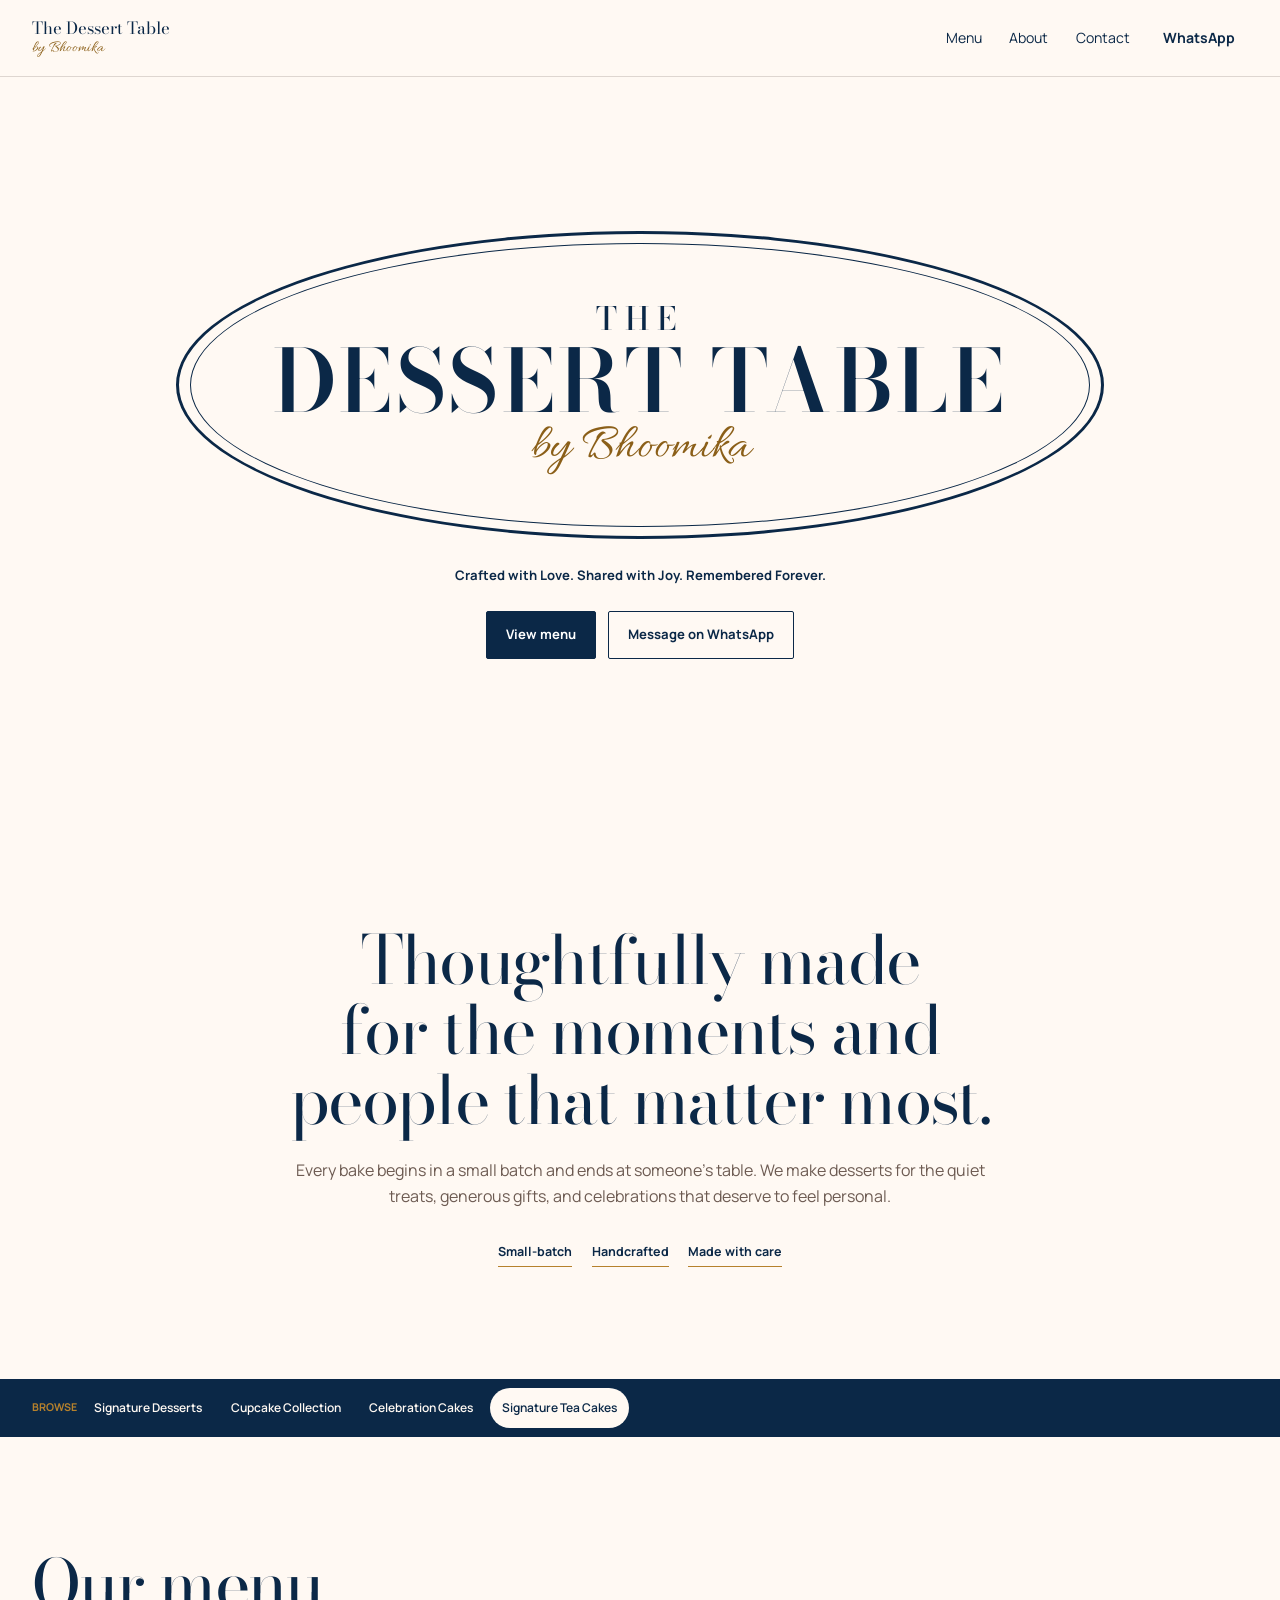
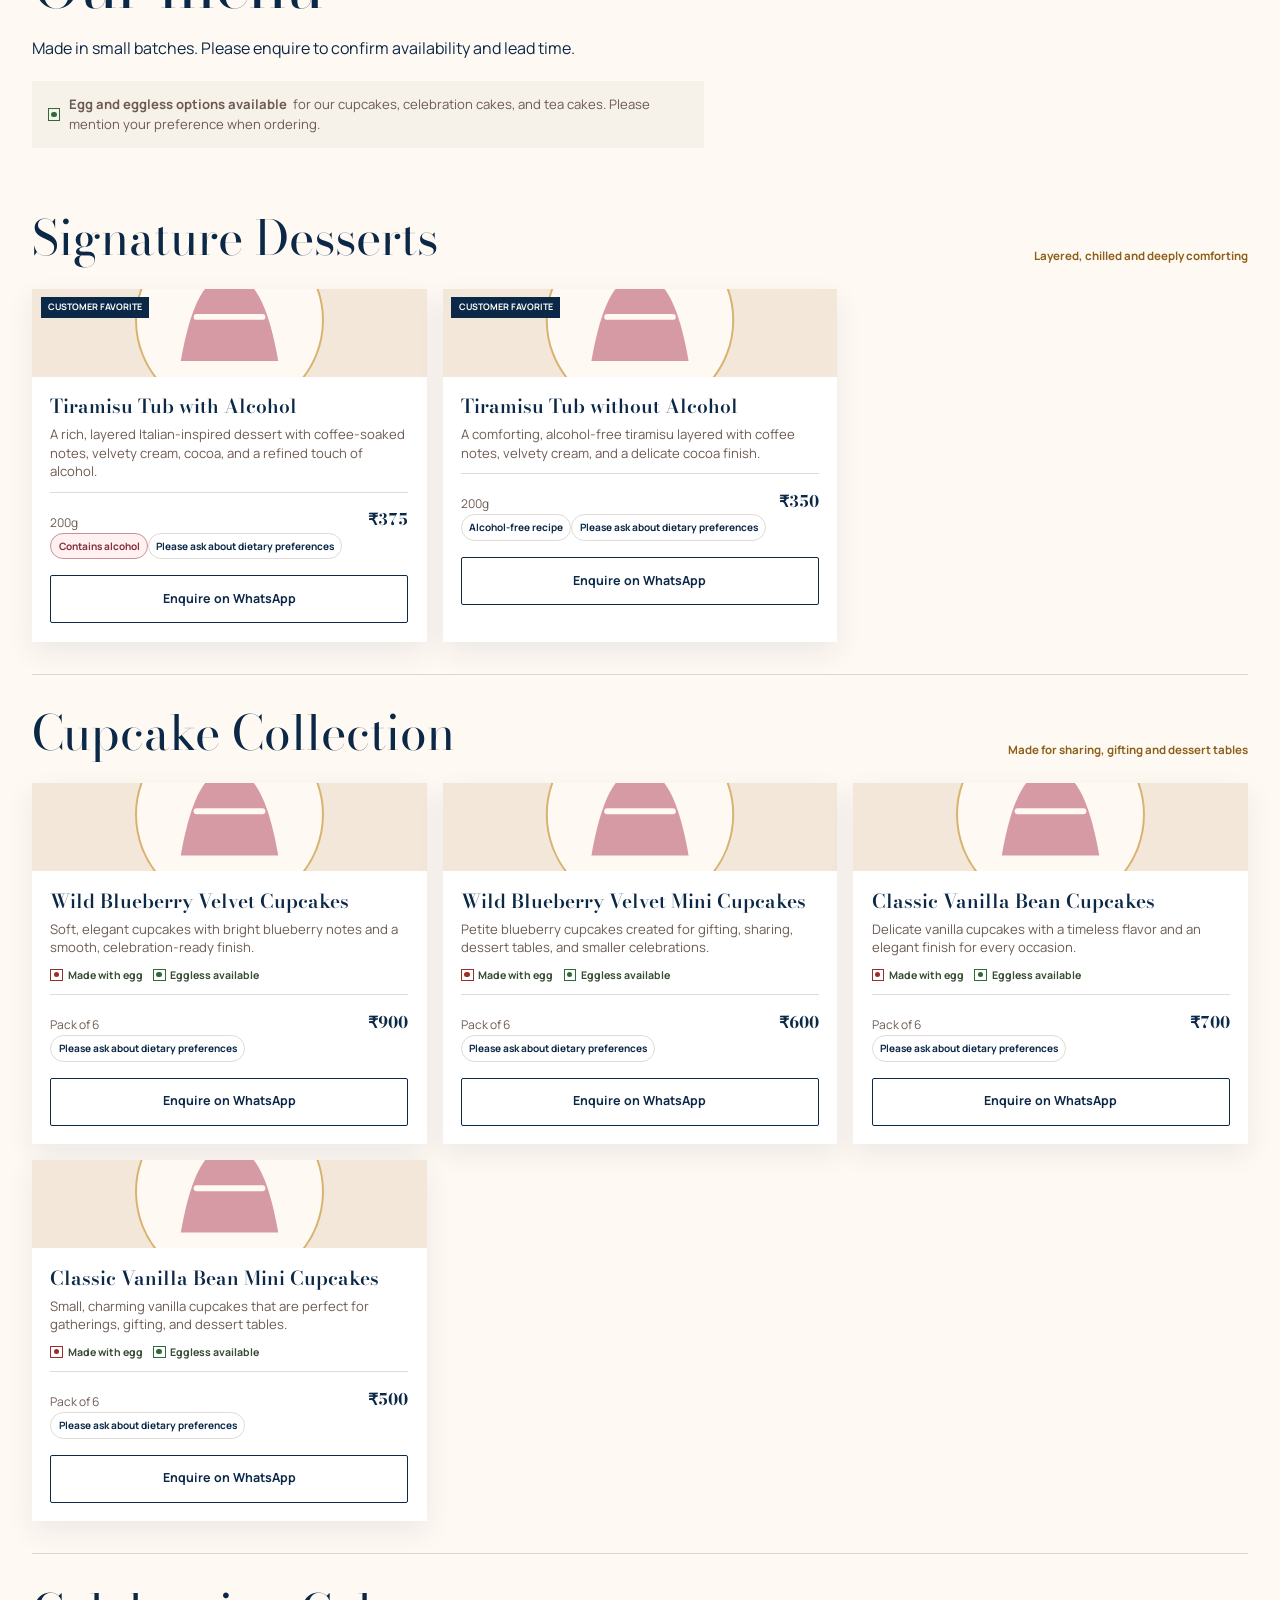
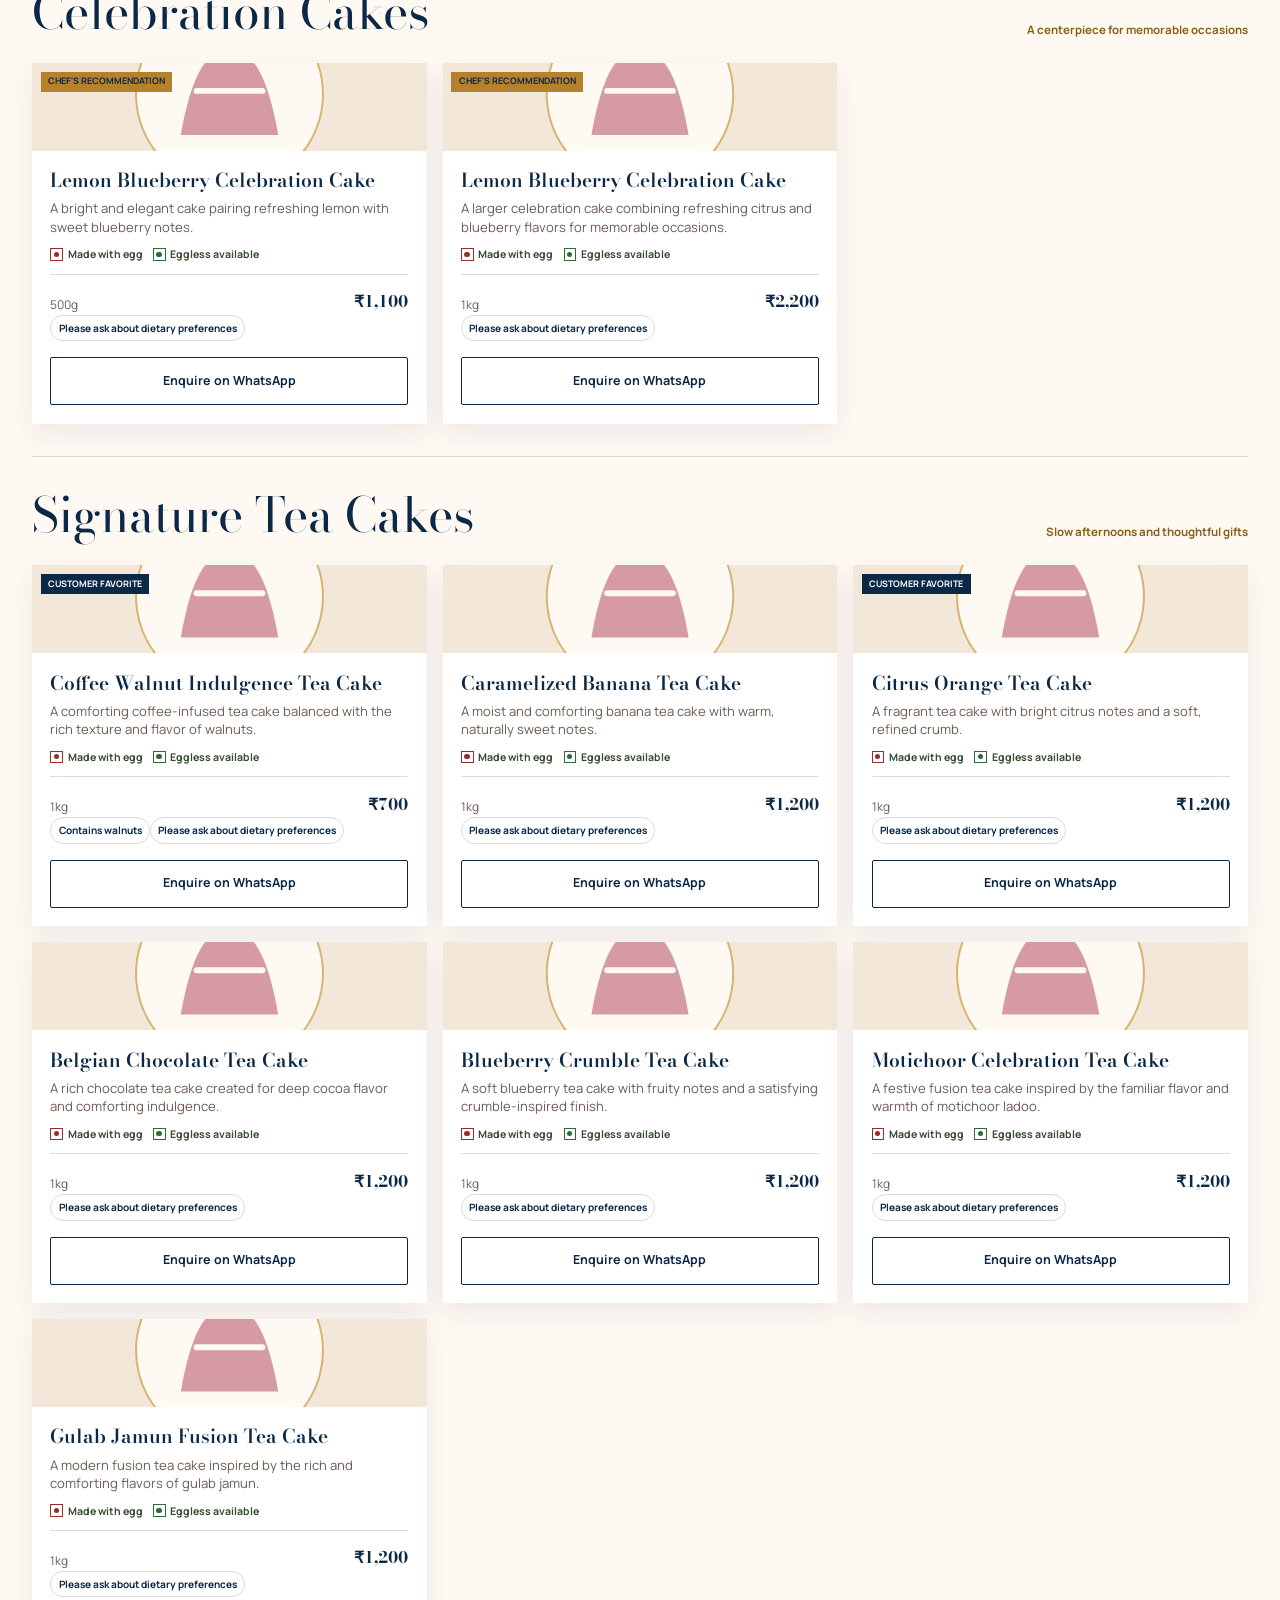
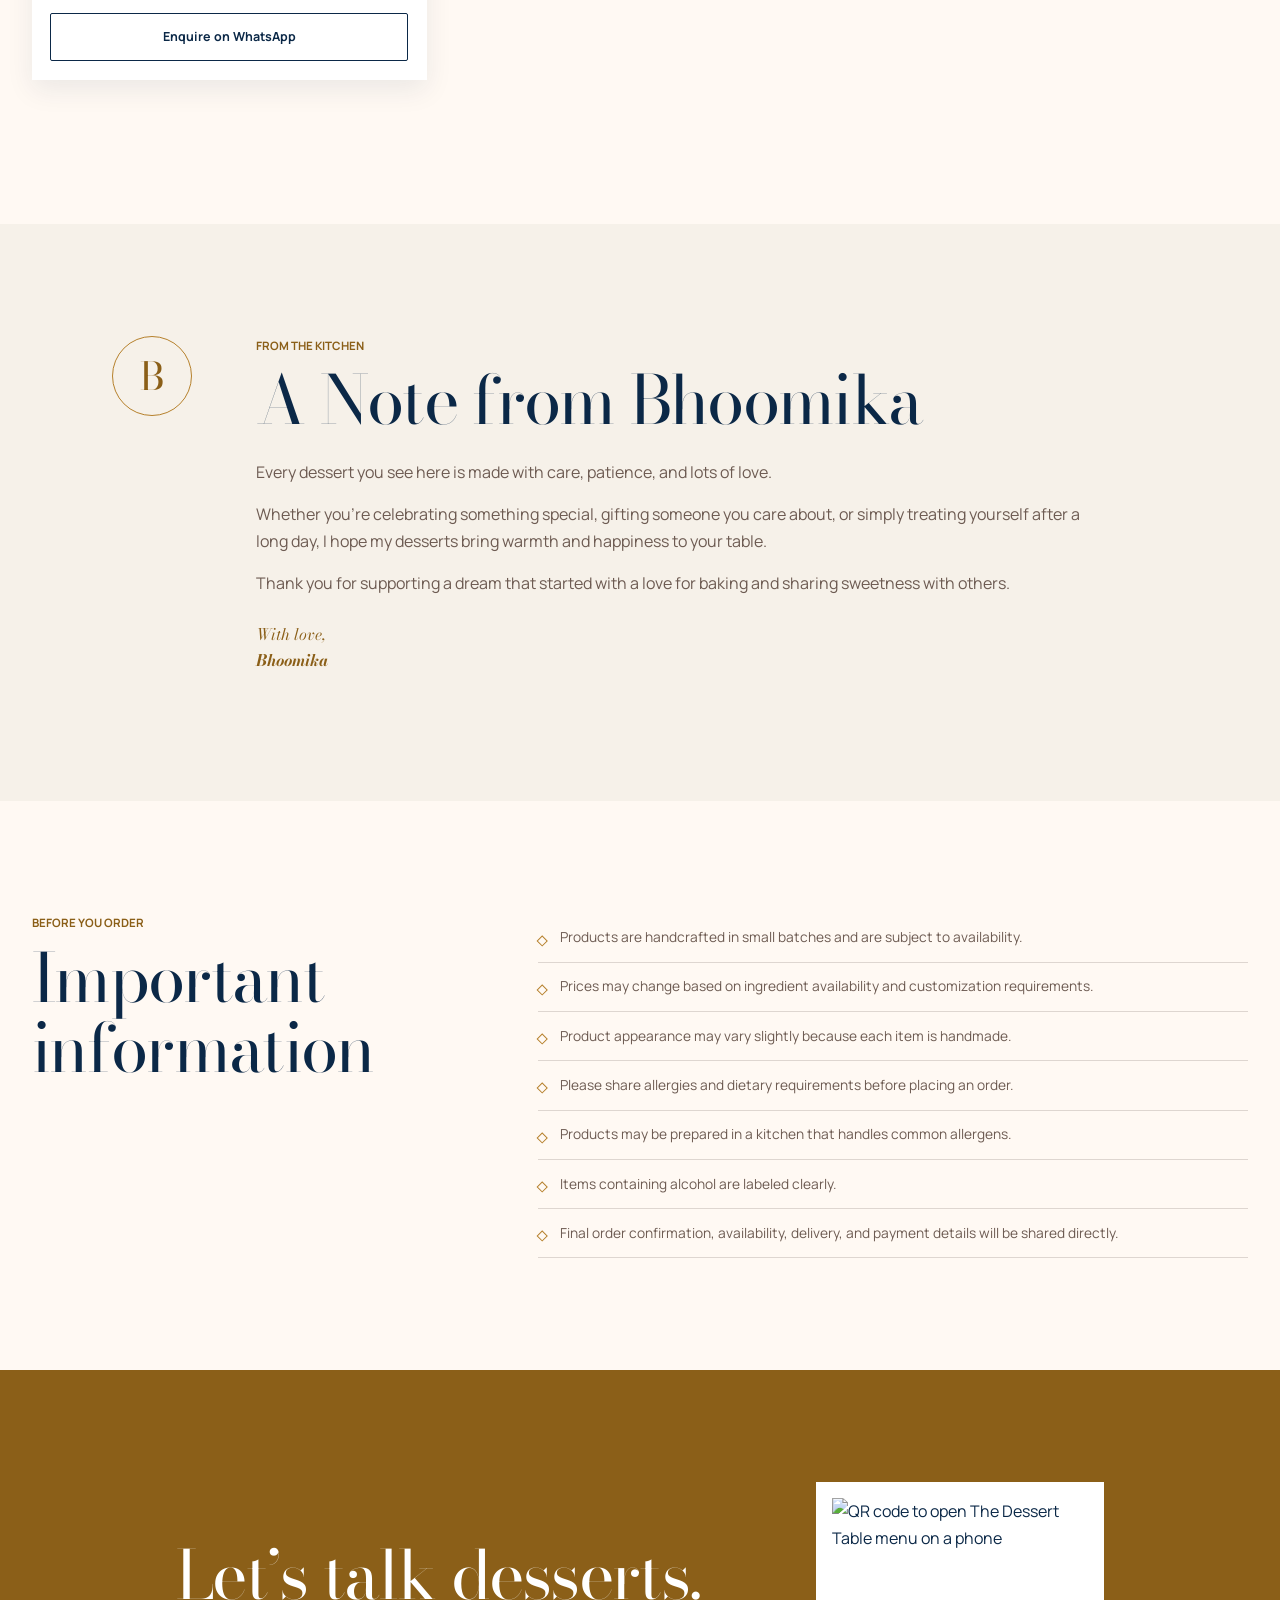
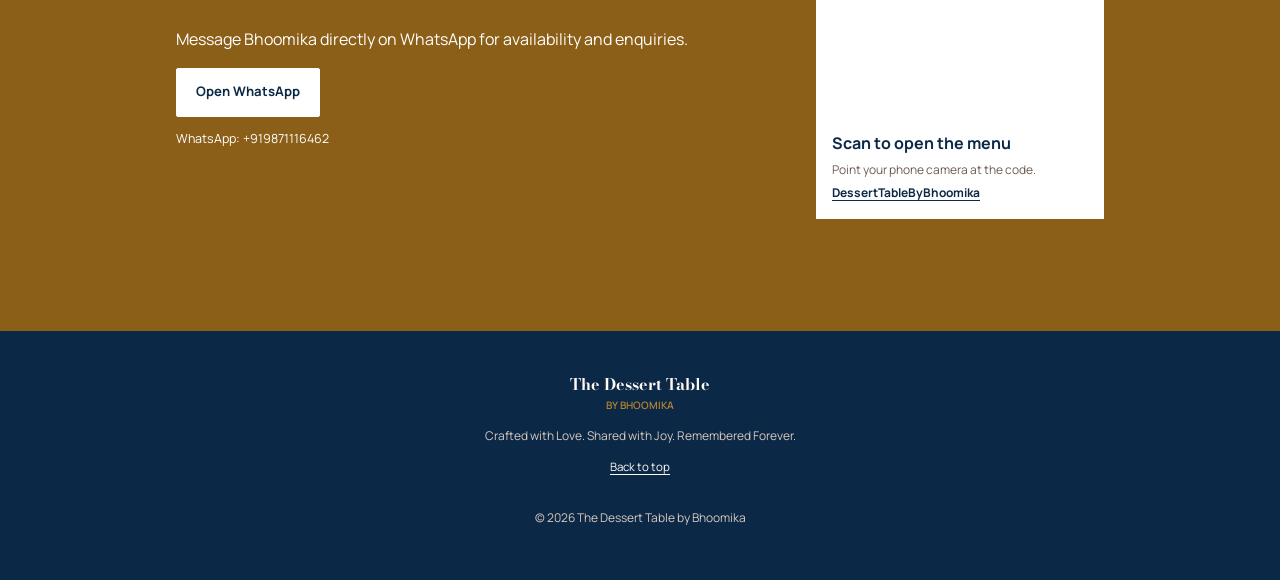
==== index.html @ c91d7e04 "Improve menu navigation and dietary options Fix sticky category navigation, clarify egg and eggless " ====
<!doctype html>
<html lang="en">
<head>
  <meta charset="utf-8">
  <meta name="viewport" content="width=device-width, initial-scale=1">
  <title>The Dessert Table by Bhoomika | Handcrafted Desserts and Tea Cakes</title>
  <meta name="description" content="Discover handcrafted tiramisu, cupcakes, celebration cakes, and signature tea cakes from The Dessert Table by Bhoomika, made with love for meaningful moments.">
  <meta name="theme-color" content="#0b2847">
  <link rel="canonical" href="https://thedesserttablebybhoomika.com/">
  <meta property="og:title" content="The Dessert Table by Bhoomika">
  <meta property="og:description" content="Handcrafted desserts, thoughtfully made for meaningful moments.">
  <meta property="og:type" content="website">
  <meta property="og:url" content="https://thedesserttablebybhoomika.com/">
  <meta property="og:image" content="assets/images/social/social-share-placeholder.svg">
  <meta name="twitter:card" content="summary_large_image">
  <meta name="twitter:title" content="The Dessert Table by Bhoomika">
  <meta name="twitter:description" content="Handcrafted desserts, thoughtfully made for meaningful moments.">
  <meta name="twitter:image" content="assets/images/social/social-share-placeholder.svg">
  <link rel="icon" href="assets/icons/favicon.svg" type="image/svg+xml">
  <link rel="preconnect" href="https://fonts.googleapis.com">
  <link rel="preconnect" href="https://fonts.gstatic.com" crossorigin>
  <link href="https://fonts.googleapis.com/css2?family=Allura&amp;family=Bodoni+Moda:opsz,wght@6..96,400;6..96,500;6..96,600&amp;family=Manrope:wght@400;500;600;700&amp;display=swap" rel="stylesheet">
  <link rel="stylesheet" href="styles.css?v=20260827c">
  <script src="script.js?v=20260827c" defer></script>
</head>
<body>
  <!--
    THESIS: A celebration place setting turns browsing into arriving at a table prepared with care; it refuses the generic marketplace hero-and-card grid.
    OWN-WORLD: Cream linen fields, dusty-rose serving labels, champagne-gold rules, espresso type, editorial serif headings, and menu cards shaped like precise place cards.
    STORY: Visitors feel welcomed, discover favorites, browse by course, understand small-batch ordering, and begin a product-specific WhatsApp enquiry.
    FIRST VIEWPORT: The brand occupies the full table-like field; an oversized editorial name sits beside a layered dessert place setting, with menu and WhatsApp actions immediately visible.
    FORM: Celebration Place Setting, grounded candidate 3, seed 0a0df56f.
    FINISH: unreviewed and undocumented is unfinished; this build ends with the finish review, the verdict, DESIGN.md, and every shipping raster carrying its provenance
  -->
  <a class="skip-link" href="#main-content">Skip to menu content</a>

  <header class="site-header" data-header>
    <div class="header-inner">
      <a class="wordmark" href="#top" aria-label="The Dessert Table by Bhoomika, home">
        <span>The Dessert Table</span>
        <small>by Bhoomika</small>
      </a>
      <button class="nav-toggle icon-button" type="button" aria-expanded="false" aria-controls="primary-navigation" aria-label="Open navigation" data-nav-toggle>
        <span></span><span></span><span></span>
      </button>
      <nav class="primary-nav" id="primary-navigation" aria-label="Primary navigation" data-nav>
        <a href="#menu">Menu</a>
        <a href="#about">About</a>
        <a href="#contact">Contact</a>
        <a class="button button-small" href="#contact" data-general-whatsapp>WhatsApp</a>
      </nav>
    </div>
  </header>

  <main id="main-content">
    <section class="hero" id="top" aria-labelledby="hero-title">
      <div class="hero-copy">
        <div class="brand-emblem" aria-label="The Dessert Table by Bhoomika">
          <span class="emblem-the">The</span>
          <h1 id="hero-title">Dessert Table</h1>
          <span class="emblem-by">by Bhoomika</span>
        </div>
        <p class="tagline">Crafted with Love. Shared with Joy. Remembered Forever.</p>
        <div class="hero-actions">
          <a class="button" href="#menu">View menu</a>
          <a class="button button-secondary" href="#contact" data-general-whatsapp>Message on WhatsApp</a>
        </div>
      </div>
    </section>

    <section class="brand-intro section-shell" id="about" aria-labelledby="intro-title">
      <h2 id="intro-title">Thoughtfully made for the moments and people that matter most.</h2>
      <p>Every bake begins in a small batch and ends at someone’s table. We make desserts for the quiet treats, generous gifts, and celebrations that deserve to feel personal.</p>
      <div class="brand-values" aria-label="Our values">
        <span>Small-batch</span><span>Handcrafted</span><span>Made with care</span>
      </div>
    </section>

    <nav class="category-nav" aria-label="Menu categories" data-category-nav>
      <div class="category-nav-inner">
        <span class="category-title">Browse</span>
        <a href="#signature-desserts">Signature Desserts</a>
        <a href="#cupcake-collection">Cupcake Collection</a>
        <a href="#celebration-cakes">Celebration Cakes</a>
        <a href="#signature-tea-cakes">Signature Tea Cakes</a>
      </div>
    </nav>

    <section class="menu section-shell" id="menu" aria-labelledby="menu-title">
      <div class="menu-heading">
        <h2 id="menu-title">Our menu</h2>
        <p>Made in small batches. Please enquire to confirm availability and lead time.</p>
        <p class="dietary-note"><span class="dietary-symbol eggless" aria-hidden="true"></span><span><strong>Egg and eggless options available</strong> for our cupcakes, celebration cakes, and tea cakes. Please mention your preference when ordering.</span></p>
      </div>
      <div data-menu-sections></div>
    </section>

    <section class="founder-note" aria-labelledby="note-title">
      <div class="note-inner">
        <div class="note-mark" aria-hidden="true">B</div>
        <div>
          <p class="section-label">From the kitchen</p>
          <h2 id="note-title">A Note from Bhoomika</h2>
          <blockquote>
            <p>Every dessert you see here is made with care, patience, and lots of love.</p>
            <p>Whether you're celebrating something special, gifting someone you care about, or simply treating yourself after a long day, I hope my desserts bring warmth and happiness to your table.</p>
            <p>Thank you for supporting a dream that started with a love for baking and sharing sweetness with others.</p>
          </blockquote>
          <p class="signature">With love,<br><strong>Bhoomika</strong></p>
        </div>
      </div>
    </section>

    <section class="information section-shell" aria-labelledby="information-title">
      <div>
        <p class="section-label">Before you order</p>
        <h2 id="information-title">Important information</h2>
      </div>
      <ul>
        <li>Products are handcrafted in small batches and are subject to availability.</li>
        <li>Prices may change based on ingredient availability and customization requirements.</li>
        <li>Product appearance may vary slightly because each item is handmade.</li>
        <li>Please share allergies and dietary requirements before placing an order.</li>
        <li>Products may be prepared in a kitchen that handles common allergens.</li>
        <li>Items containing alcohol are labeled clearly.</li>
        <li>Final order confirmation, availability, delivery, and payment details will be shared directly.</li>
      </ul>
    </section>

    <section class="contact" id="contact" aria-labelledby="contact-title">
      <div class="contact-inner">
        <div class="contact-copy">
          <h2 id="contact-title">Let’s talk desserts.</h2>
          <p>Message Bhoomika directly on WhatsApp for availability and enquiries.</p>
          <a class="button button-light" href="#contact" data-general-whatsapp>Open WhatsApp</a>
          <p class="whatsapp-number" data-whatsapp-display></p>
        </div>
        <div class="qr-panel">
          <img src="https://api.qrserver.com/v1/create-qr-code/?size=440x440&amp;color=0b2847&amp;bgcolor=fffaf4&amp;data=https%3A%2F%2Fthedesserttablebybhoomika.com%2F" data-site-qr alt="QR code to open The Dessert Table menu on a phone" width="220" height="220">
          <div><strong>Scan to open the menu</strong><span>Point your phone camera at the code.</span><a class="menu-link" href="https://thedesserttablebybhoomika.com/">DessertTableByBhoomika</a></div>
        </div>
      </div>
    </section>
  </main>

  <footer class="site-footer">
    <div class="footer-brand"><strong>The Dessert Table</strong><span>by Bhoomika</span></div>
    <p>Crafted with Love. Shared with Joy. Remembered Forever.</p>
    <div class="footer-actions"><a href="#top">Back to top</a></div>
    <p class="copyright">© <span data-current-year></span> The Dessert Table by Bhoomika</p>
  </footer>

  <p class="sr-only" role="status" aria-live="polite" data-status></p>
</body>
</html>
---- styles.css ----
:root {
  --cream: #fff9f3;
  --rose: #b6812c;
  --rose-dark: #8b5f18;
  --gold: #b6812c;
  --espresso: #0b2847;
  --beige: #f6f1e9;
  --white: #ffffff;
  --sage: #657261;
  --muted: #6d5b52;
  --line: rgba(59, 43, 36, 0.17);
  --shadow: 0 18px 46px rgba(85, 53, 42, 0.12);
  --font-display: "Bodoni Moda", Didot, "Times New Roman", serif;
  --font-script: "Allura", cursive;
  --font-body: "Manrope", "Segoe UI", sans-serif;
  --page: min(100% - 2rem, 76rem);
  --radius: 14px;
}

* { box-sizing: border-box; }
html { scroll-behavior: smooth; scroll-padding-top: 9rem; }
body { margin: 0; background: var(--cream); color: var(--espresso); font-family: var(--font-body); font-size: 1rem; line-height: 1.65; overflow-x: hidden; -webkit-font-smoothing: antialiased; text-rendering: optimizeLegibility; }
img { display: block; max-width: 100%; }
button, a { -webkit-tap-highlight-color: transparent; }
button { font: inherit; }
a { color: inherit; text-underline-offset: 0.25em; }
::selection { background: var(--rose); color: var(--white); }
:focus-visible { outline: 3px solid var(--rose-dark); outline-offset: 4px; }

.sr-only, .skip-link { position: absolute; width: 1px; height: 1px; padding: 0; margin: -1px; overflow: hidden; clip: rect(0, 0, 0, 0); white-space: nowrap; border: 0; }
.skip-link:focus { position: fixed; z-index: 1000; inset: 1rem auto auto 1rem; width: auto; height: auto; margin: 0; clip: auto; padding: .75rem 1rem; background: var(--espresso); color: var(--white); }

.site-header { position: sticky; top: 0; z-index: 50; background: rgba(255, 249, 243, .96); border-bottom: 1px solid var(--line); }
.header-inner { width: var(--page); min-height: 4.75rem; margin: auto; display: flex; align-items: center; justify-content: space-between; gap: 1rem; }
.wordmark { display: inline-flex; flex-direction: column; text-decoration: none; font-family: var(--font-display); line-height: 1.05; }
.wordmark span { font-size: 1.05rem; }
.wordmark small { margin-top: .1rem; color: var(--rose-dark); font: 400 1rem/1 var(--font-script); }
.icon-button { width: 2.75rem; height: 2.75rem; border: 0; background: transparent; display: grid; place-content: center; gap: .3rem; cursor: pointer; }
.nav-toggle span { display: block; width: 1.35rem; height: 1px; background: var(--espresso); transition: transform .25s ease, opacity .25s ease; }
.nav-toggle[aria-expanded="true"] span:nth-child(1) { transform: translateY(.37rem) rotate(45deg); }
.nav-toggle[aria-expanded="true"] span:nth-child(2) { opacity: 0; }
.nav-toggle[aria-expanded="true"] span:nth-child(3) { transform: translateY(-.37rem) rotate(-45deg); }
.primary-nav { position: absolute; inset: 100% 0 auto; display: none; padding: 1rem; background: var(--cream); border-bottom: 1px solid var(--line); box-shadow: var(--shadow); }
.primary-nav.is-open { display: grid; }
.primary-nav a, .text-action { min-height: 2.75rem; display: flex; align-items: center; padding: .6rem .25rem; border: 0; background: transparent; color: var(--espresso); text-decoration: none; font-size: .88rem; cursor: pointer; }

.button { min-height: 3rem; display: inline-flex; align-items: center; justify-content: center; padding: .78rem 1.2rem; border: 1px solid var(--espresso); border-radius: 2px; background: var(--espresso); color: var(--white); font-size: .82rem; font-weight: 700; text-decoration: none; cursor: pointer; transition: background .2s ease, color .2s ease, transform .2s ease; }
.button:hover { background: var(--rose-dark); border-color: var(--rose-dark); transform: translateY(-2px); }
.button-secondary { background: transparent; color: var(--espresso); }
.button-small { min-height: 2.6rem !important; padding: .5rem .8rem !important; }

.hero { min-height: min(46rem, calc(100svh - 4.75rem)); display: grid; place-items: center; padding: 4rem 1rem; background: var(--cream); text-align: center; }
.hero-copy { width: min(100%, 58rem); }
.brand-emblem { position: relative; padding: clamp(2.2rem, 7vw, 4.5rem) 1rem; }
.brand-emblem::before, .brand-emblem::after { content: ""; position: absolute; inset: 0; border: 3px solid var(--espresso); border-radius: 50%; }
.brand-emblem::after { inset: .75rem .9rem; border-width: 1px; }
.brand-emblem h1 { margin: .2rem 0; font: 600 clamp(2.2rem, 9vw, 5.4rem)/1 var(--font-display); letter-spacing: .04em; text-transform: uppercase; font-optical-sizing: auto; }
.emblem-the { display: block; font: 500 clamp(1rem, 3vw, 2rem)/1 var(--font-display); letter-spacing: .24em; text-transform: uppercase; }
.emblem-by { position: relative; z-index: 1; display: inline-block; padding-inline: 1.5rem; background: var(--cream); color: var(--rose-dark); font-family: var(--font-script); font-size: clamp(1.7rem, 6vw, 3.1rem); line-height: .8; }
.tagline { margin: 1.6rem auto 0; font-size: .82rem; font-weight: 700; }
.hero-actions { display: flex; flex-wrap: wrap; justify-content: center; gap: .75rem; margin-top: 1.5rem; }

.section-shell { width: var(--page); margin-inline: auto; padding-block: 5rem; }
.section-label { margin: 0 0 .65rem; color: var(--rose-dark); font-size: .72rem; font-weight: 700; text-transform: uppercase; }
h2 { margin: 0; font: 400 clamp(2.1rem, 7vw, 4.2rem)/1.04 var(--font-display); letter-spacing: -.025em; text-wrap: balance; }
.brand-intro { text-align: center; }
.brand-intro h2 { max-width: 19ch; margin-inline: auto; }
.brand-intro > p:not(.section-label) { max-width: 46rem; margin: 1.4rem auto 0; color: var(--muted); }
.brand-values { display: flex; flex-wrap: wrap; justify-content: center; gap: .5rem 1.2rem; margin-top: 2rem; }
.brand-values span { padding-bottom: .2rem; border-bottom: 1px solid var(--gold); font-size: .78rem; font-weight: 700; }

.product-card { position: relative; display: grid; grid-template-columns: minmax(8rem, 42%) 1fr; min-width: 0; min-height: 13rem; background: var(--white); overflow: hidden; box-shadow: 0 10px 26px rgba(11, 40, 71, .08); }
.product-card:hover .product-image img { transform: scale(1.025); }
.product-card.is-unavailable { opacity: .7; }
.product-image { position: relative; min-height: 100%; overflow: hidden; background: var(--beige); }
.product-image img { width: 100%; height: 100%; object-fit: cover; transition: transform .45s ease; }
.badge { position: absolute; z-index: 2; top: .55rem; left: .55rem; max-width: calc(100% - 1.1rem); padding: .3rem .45rem; background: var(--espresso); color: var(--white); font-size: .56rem; font-weight: 700; line-height: 1.2; text-transform: uppercase; }
.badge[data-badge="Chef's Recommendation"] { background: var(--gold); color: var(--espresso); }
.badge[data-badge="Currently Unavailable"] { background: var(--muted); }
.product-body { min-width: 0; display: flex; flex-direction: column; padding: .9rem; }
.product-title { margin: 0; font: 600 1.05rem/1.2 var(--font-display); }
.product-description { display: -webkit-box; margin: .45rem 0 .7rem; overflow: hidden; color: var(--muted); font-size: .72rem; line-height: 1.4; -webkit-box-orient: vertical; -webkit-line-clamp: 3; }
.dietary-availability { display: flex; flex-wrap: wrap; gap: .35rem .65rem; margin: 0 0 .75rem; color: #364b31; font-size: .66rem; font-weight: 700; line-height: 1.35; }
.dietary-availability span { display: inline-flex; align-items: center; gap: .3rem; }
.dietary-symbol { width: .78rem; height: .78rem; display: inline-block; flex: 0 0 auto; border: 1.5px solid #9b2c2c; }
.dietary-symbol::after { content: ""; display: block; width: .32rem; height: .32rem; margin: .15rem; border-radius: 50%; background: #9b2c2c; }
.dietary-symbol.eggless { border-color: #2f6b38; }
.dietary-symbol.eggless::after { background: #2f6b38; }
.product-meta { display: flex; justify-content: space-between; align-items: end; gap: .75rem; margin-top: auto; padding-top: .85rem; border-top: 1px solid var(--line); }
.product-size { font-size: .75rem; color: var(--muted); }
.product-price { font-family: var(--font-display); font-size: 1rem; font-variant-numeric: tabular-nums; }
.product-labels { display: none; }
.product-labels span { padding: .25rem .45rem; border: 1px solid var(--line); border-radius: 999px; font-size: .63rem; font-weight: 700; }
.product-labels .alcohol { color: #812f39; border-color: #c99098; background: #fff0f2; }
.product-action { width: 100%; min-height: 2.5rem; margin-top: .7rem; padding: .5rem; background: transparent; color: var(--espresso); font-size: .7rem; }
.product-action[aria-disabled="true"] { background: #e9e2dc; border-color: #e9e2dc; color: #6d625d; pointer-events: none; }

.category-nav { position: sticky; top: 4.75rem; z-index: 40; background: var(--espresso); color: var(--cream); overflow-x: auto; scrollbar-width: thin; }
.category-nav-inner { width: max-content; min-width: 100%; min-height: 3.65rem; display: flex; align-items: center; gap: .3rem; padding: .55rem max(1rem, calc((100vw - 76rem) / 2)); }
.category-title { color: var(--gold); font-size: .67rem; font-weight: 700; text-transform: uppercase; }
.category-nav a { min-height: 2.5rem; display: inline-flex; align-items: center; padding: .45rem .75rem; border-radius: 999px; color: var(--cream); font-size: .75rem; font-weight: 600; text-decoration: none; white-space: nowrap; }
.category-nav a[aria-current="true"] { background: var(--cream); color: var(--espresso); }

.menu-heading { max-width: 42rem; margin-bottom: 2rem; }
.menu-heading > p:last-child { color: var(--muted); }
.menu-heading .dietary-note { max-width: 44rem; display: grid; grid-template-columns: auto 1fr; gap: .1rem .55rem; align-items: center; margin-top: 1.25rem; padding: .85rem 1rem; background: var(--beige); color: var(--espresso); font-size: .82rem; line-height: 1.5; }
.dietary-note .dietary-symbol { grid-row: 1; }
.dietary-note strong { margin-right: .2rem; }
.menu-category { padding-block: 2rem; scroll-margin-top: 9rem; }
.menu-category + .menu-category { border-top: 1px solid var(--line); }
.category-heading { display: grid; gap: .5rem; margin-bottom: 1.5rem; }
.category-heading h3 { margin: 0; font: 400 clamp(1.8rem, 6vw, 3rem)/1.1 var(--font-display); }
.category-heading span { color: var(--rose-dark); font-size: .72rem; font-weight: 700; }
.product-grid { display: grid; gap: 1rem; }

.founder-note { padding: 5rem 1rem; background: var(--beige); }
.note-inner { width: min(100%, 66rem); margin: auto; display: grid; gap: 2rem; }
.note-mark { width: 5rem; height: 5rem; display: grid; place-items: center; border: 1px solid var(--gold); border-radius: 50%; color: var(--rose-dark); font: 400 2.4rem/1 var(--font-display); }
blockquote { margin: 1.5rem 0; max-width: 52rem; color: var(--muted); font-size: 1rem; }
.signature { color: var(--rose-dark); font-family: var(--font-display); font-style: italic; }

.information { display: grid; gap: 2rem; }
.information ul { margin: 0; padding: 0; list-style: none; }
.information li { position: relative; padding: .8rem 0 .8rem 1.4rem; border-bottom: 1px solid var(--line); color: var(--muted); font-size: .86rem; }
.information li::before { content: ""; position: absolute; left: 0; top: 1.45rem; width: .4rem; height: .4rem; border: 1px solid var(--gold); transform: rotate(45deg); }

.contact { padding: 5rem 1rem; background: var(--rose-dark); color: var(--white); }
.contact-inner { width: min(100%, 58rem); margin: auto; display: grid; gap: 2.5rem; align-items: center; text-align: center; }
.contact .section-label { color: #f4d89e; }
.contact h2 { max-width: 14ch; margin-inline: auto; }
.contact-inner > p:not(.section-label) { max-width: 42rem; margin: 1.25rem auto; color: #fff4ed; }
.button-light { background: var(--white); border-color: var(--white); color: var(--espresso); }
.whatsapp-number { margin-top: .75rem !important; font-size: .78rem; }
.qr-panel { justify-self: center; width: min(100%, 18rem); padding: 1rem; background: var(--white); color: var(--espresso); }
.qr-panel img { width: 100%; aspect-ratio: 1; }
.qr-panel div { display: grid; gap: .2rem; margin-top: .75rem; }
.qr-panel span { color: var(--muted); font-size: .75rem; }
.menu-link { color: var(--ink); font-size: .75rem; font-weight: 700; overflow-wrap: anywhere; }

.site-footer { padding: 2.5rem max(1rem, calc((100vw - 76rem) / 2)); background: var(--espresso); color: var(--cream); text-align: center; }
.footer-brand { display: flex; flex-direction: column; font-family: var(--font-display); }
.footer-brand span { color: var(--gold); font: 600 .64rem/1.6 var(--font-body); text-transform: uppercase; }
.site-footer > p { color: #d8c9be; font-size: .75rem; }
.footer-actions { display: flex; justify-content: center; gap: 1rem; }
.footer-actions button, .footer-actions a { border: 0; background: transparent; color: var(--cream); font-size: .72rem; text-decoration: underline; cursor: pointer; }
.copyright { margin-top: 2rem; }
.print-header { display: none; }

@media (min-width: 42rem) {
  :root { --page: min(100% - 3rem, 76rem); }
  .product-grid { grid-template-columns: repeat(2, minmax(0, 1fr)); }
  .product-card { display: flex; min-height: 0; flex-direction: column; }
  .product-image { aspect-ratio: 1 / 1; }
  .product-card.has-placeholder .product-image { min-height: 5.5rem; height: 5.5rem; aspect-ratio: auto; }
  .product-card.has-placeholder .product-image img { object-fit: cover; object-position: center 46%; }
  .product-body { padding: 1.15rem; }
  .product-title { font-size: 1.2rem; }
  .product-description { font-size: .82rem; -webkit-line-clamp: 4; }
  .product-labels { display: flex; }
  .product-action { min-height: 3rem; margin-top: 1rem; font-size: .78rem; }
  .section-heading { grid-template-columns: 1fr auto; align-items: end; }
  .category-heading { grid-template-columns: 1fr auto; align-items: end; }
  .note-inner { grid-template-columns: 7rem 1fr; }
  .information { grid-template-columns: .8fr 1.2fr; }
  .contact-inner { grid-template-columns: 1fr 18rem; text-align: left; }
  .contact h2 { margin-inline: 0; }
  .contact-inner > p:not(.section-label) { margin-inline: 0; }
}

@media (min-width: 64rem) {
  .nav-toggle { display: none; }
  .primary-nav { position: static; display: flex; align-items: center; gap: .9rem; padding: 0; border: 0; box-shadow: none; background: transparent; }
  .primary-nav a:not(.button), .text-action { min-height: 2.5rem; padding: .4rem; }
  .product-grid { grid-template-columns: repeat(3, minmax(0, 1fr)); }
  .section-shell { padding-block: 7rem; }
  .founder-note, .contact { padding-block: 7rem; }
}

@media (prefers-reduced-motion: reduce) {
  html { scroll-behavior: auto; }
  *, *::before, *::after { scroll-behavior: auto !important; transition-duration: .01ms !important; animation-duration: .01ms !important; animation-iteration-count: 1 !important; }
}

@page { size: A4 portrait; margin: 14mm; }
@media print {
  :root { --cream: #fff; --espresso: #000; --muted: #333; }
  * { box-shadow: none !important; }
  body { background: #fff; color: #000; font-size: 9pt; }
  .announcement, .site-header, .hero, .brand-intro, .featured, .category-nav, .ordering, .founder-note, .contact, .site-footer, .product-action, .product-image, .badge { display: none !important; }
  .print-header { display: grid; gap: 2mm; margin-bottom: 8mm; padding-bottom: 5mm; border-bottom: .5pt solid #777; text-align: center; }
  .print-header strong { font: 18pt var(--font-display); }
  .section-shell { width: 100%; padding: 0; }
  .menu-heading { margin-bottom: 6mm; }
  .menu-heading h2 { font-size: 18pt; }
  .menu-category { padding: 4mm 0; break-before: auto; }
  .menu-category + .menu-category { border-top: .5pt solid #777; }
  .category-heading { margin-bottom: 3mm; }
  .category-heading h3 { font-size: 14pt; }
  .product-grid { display: block; }
  .product-card { display: block; margin-bottom: 3mm; border: 0; border-radius: 0; break-inside: avoid; }
  .product-card.is-unavailable { display: none; }
  .product-body { display: grid; grid-template-columns: 1fr auto; gap: 1mm 5mm; padding: 0 0 3mm; border-bottom: .25pt solid #bbb; }
  .product-title, .product-description { grid-column: 1; }
  .product-title { font-size: 10.5pt; }
  .product-description { margin: 0; font-size: 8pt; }
  .product-meta { grid-column: 2; grid-row: 1 / 3; display: grid; align-content: start; justify-items: end; padding: 0; border: 0; }
  .product-labels { display: none; }
  .information { display: block; margin-top: 7mm; break-before: page; }
  .information h2 { font-size: 16pt; }
  .information li { padding: 1.5mm 0; font-size: 8pt; }
  .information li::before { display: none; }
}
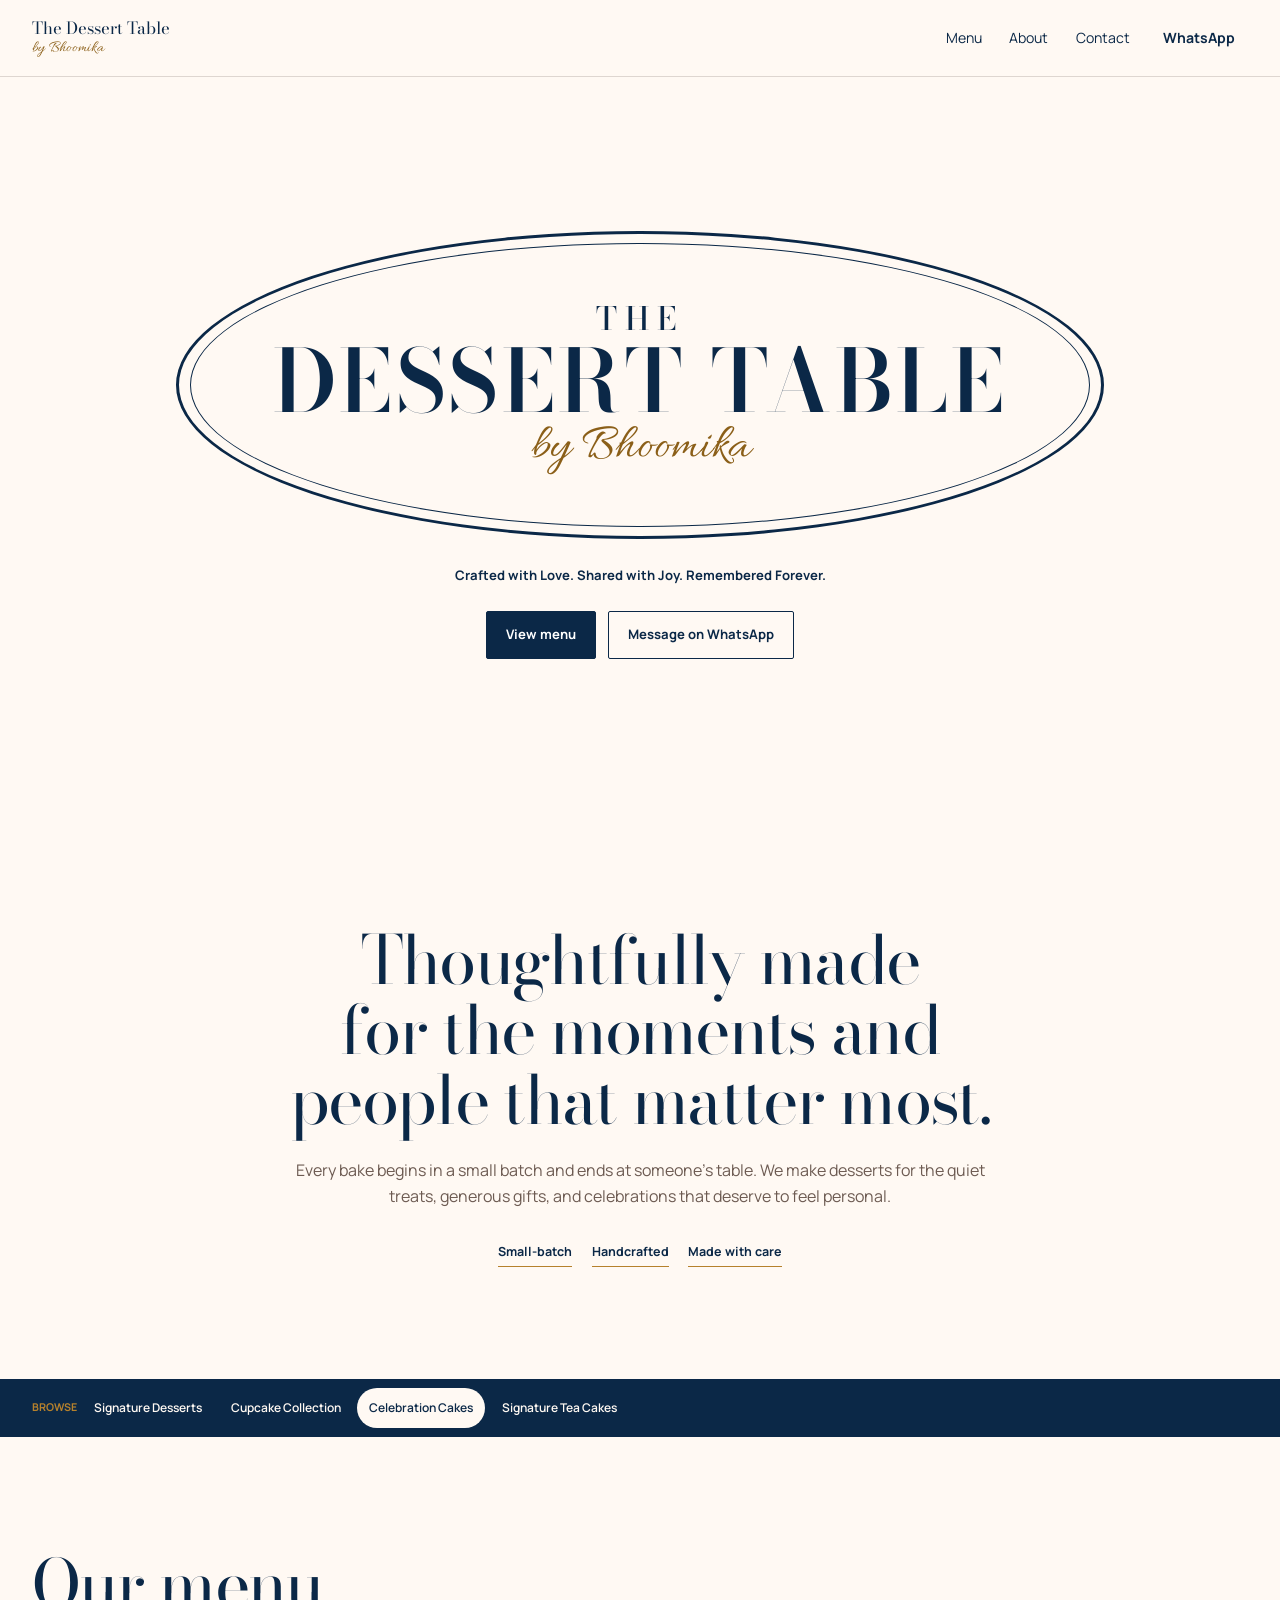
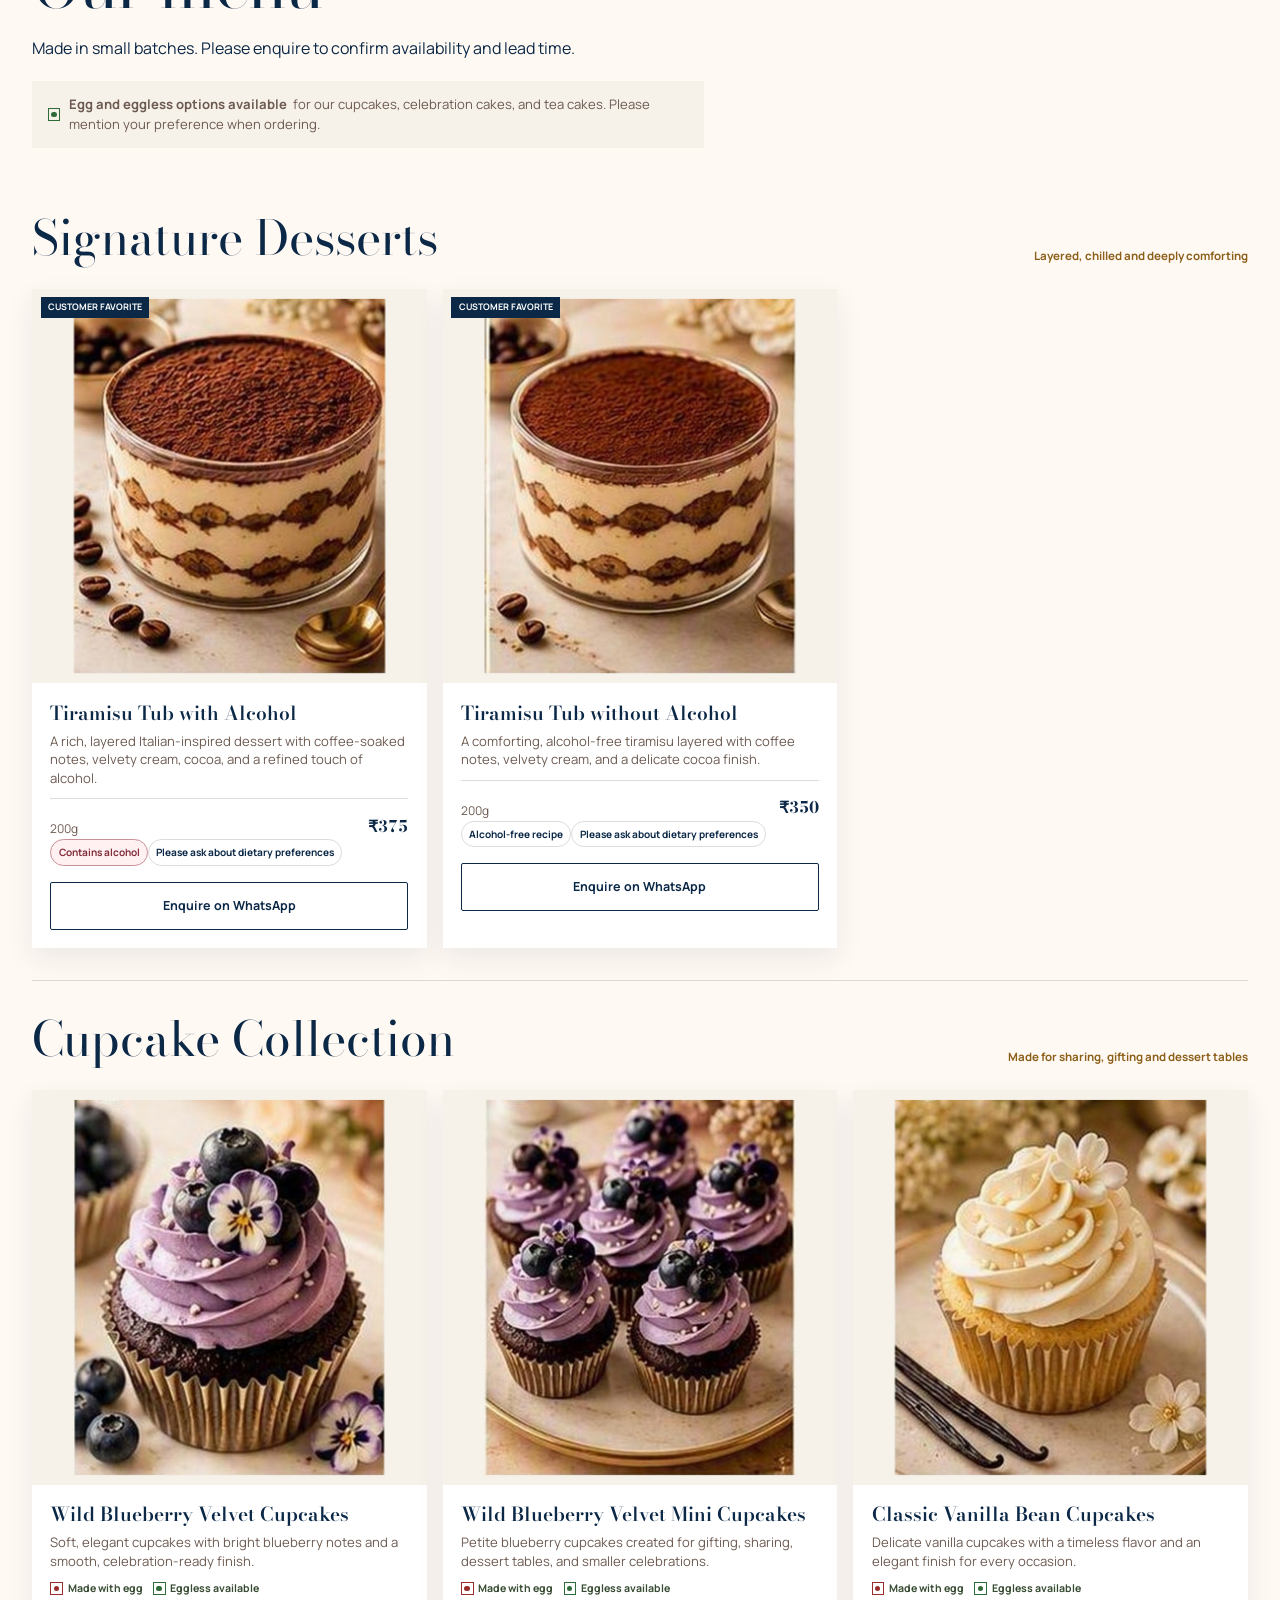
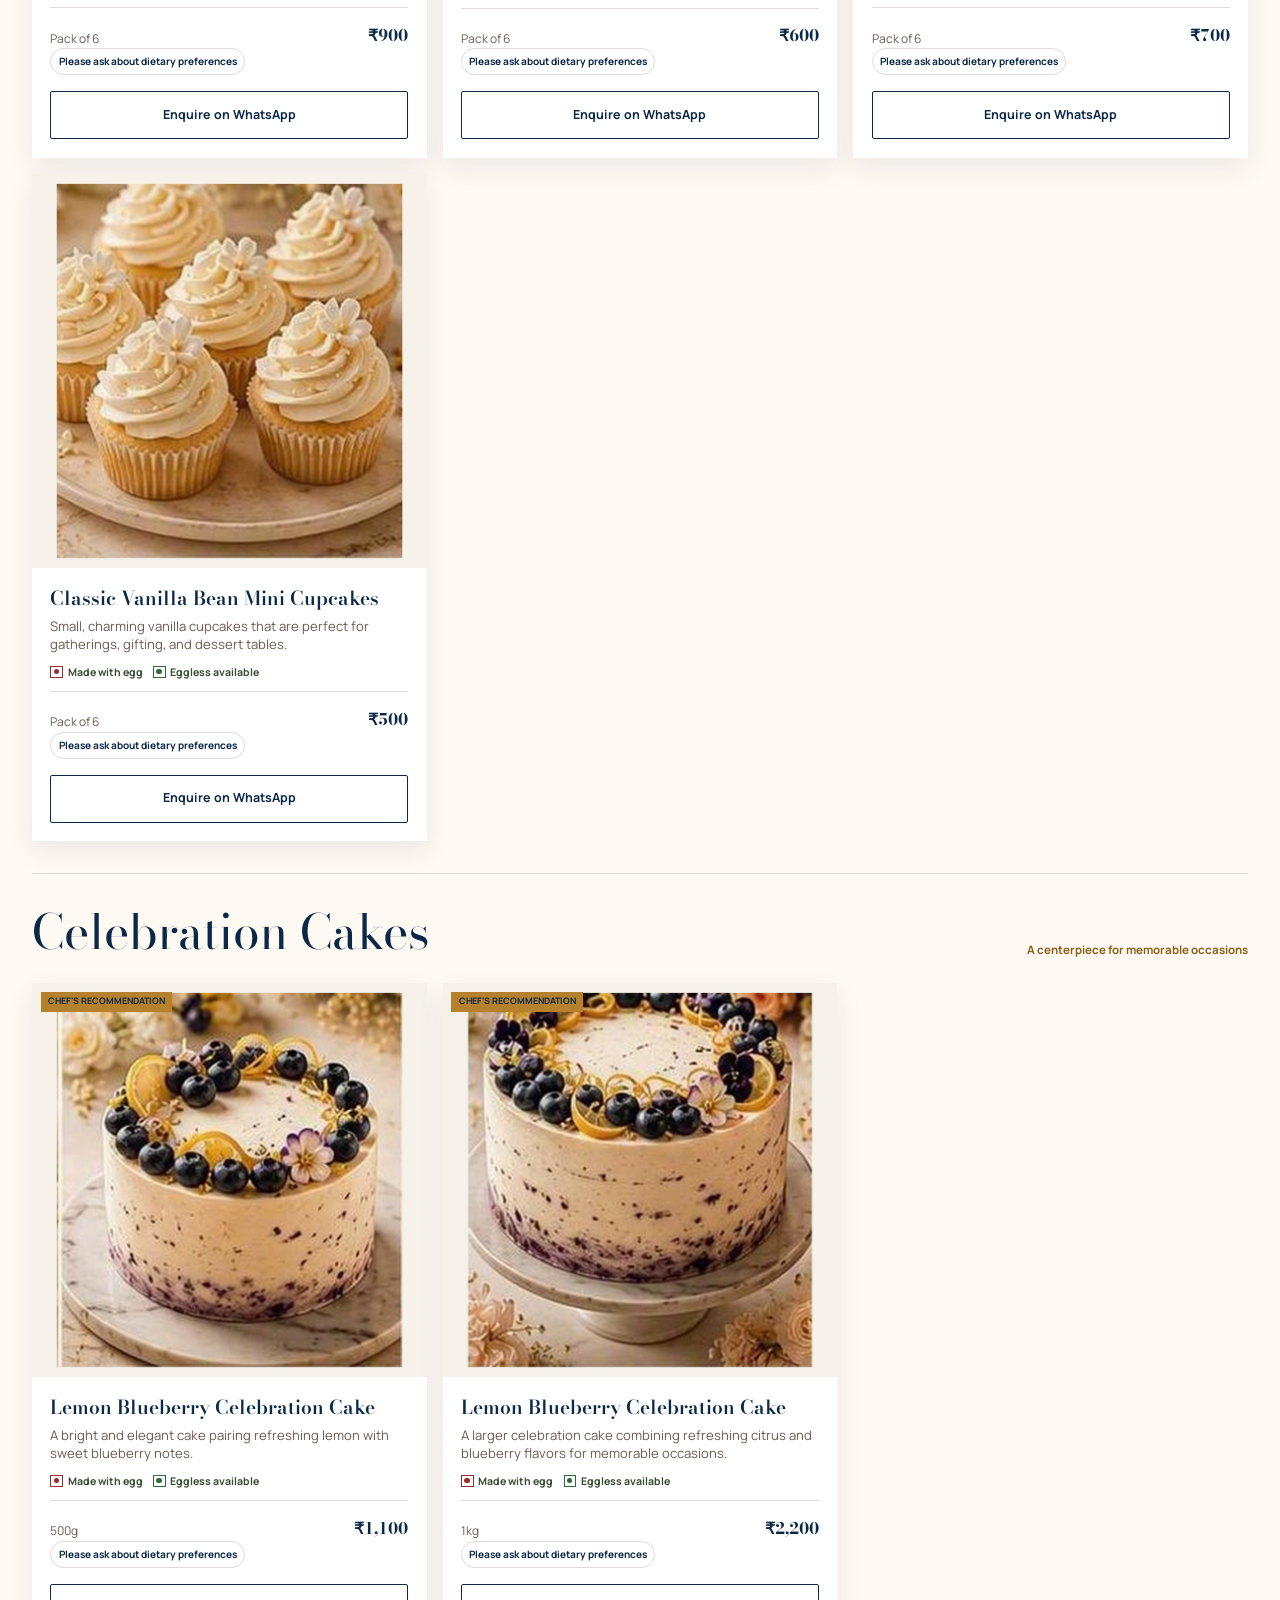
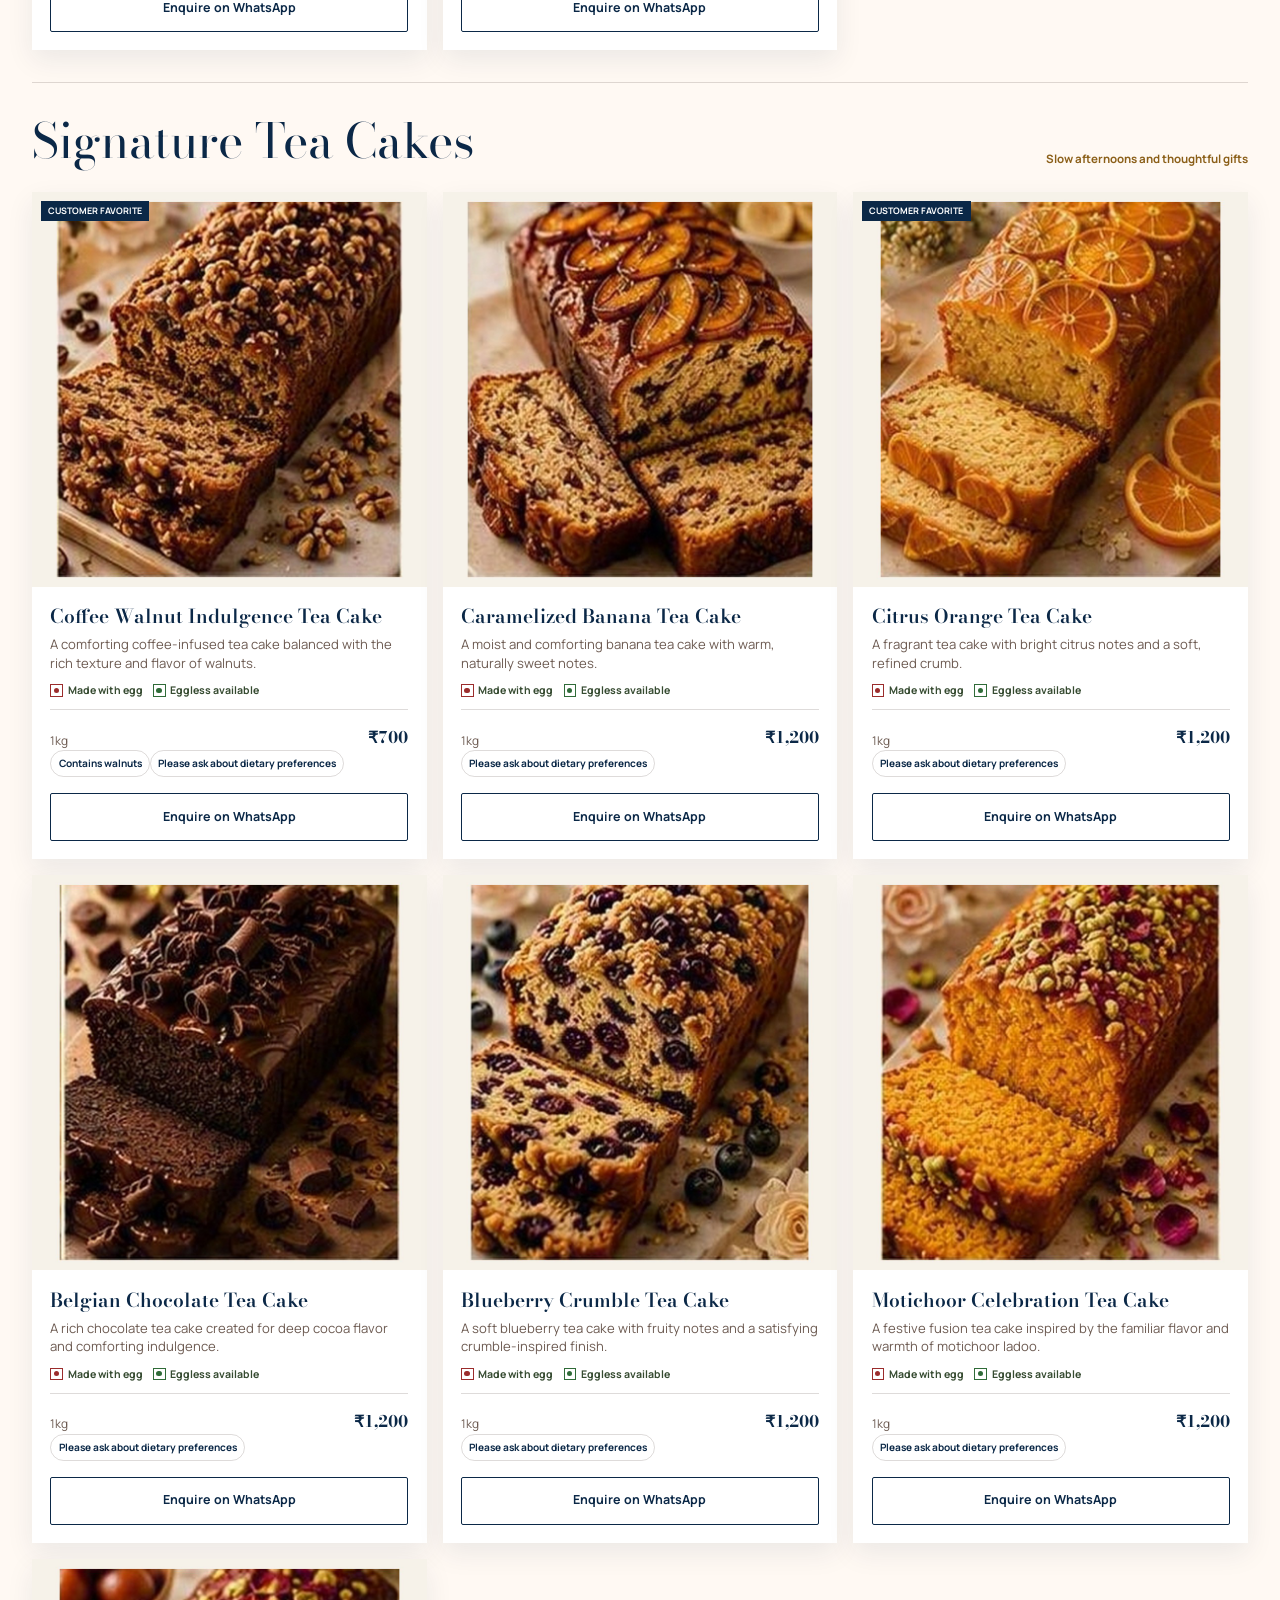
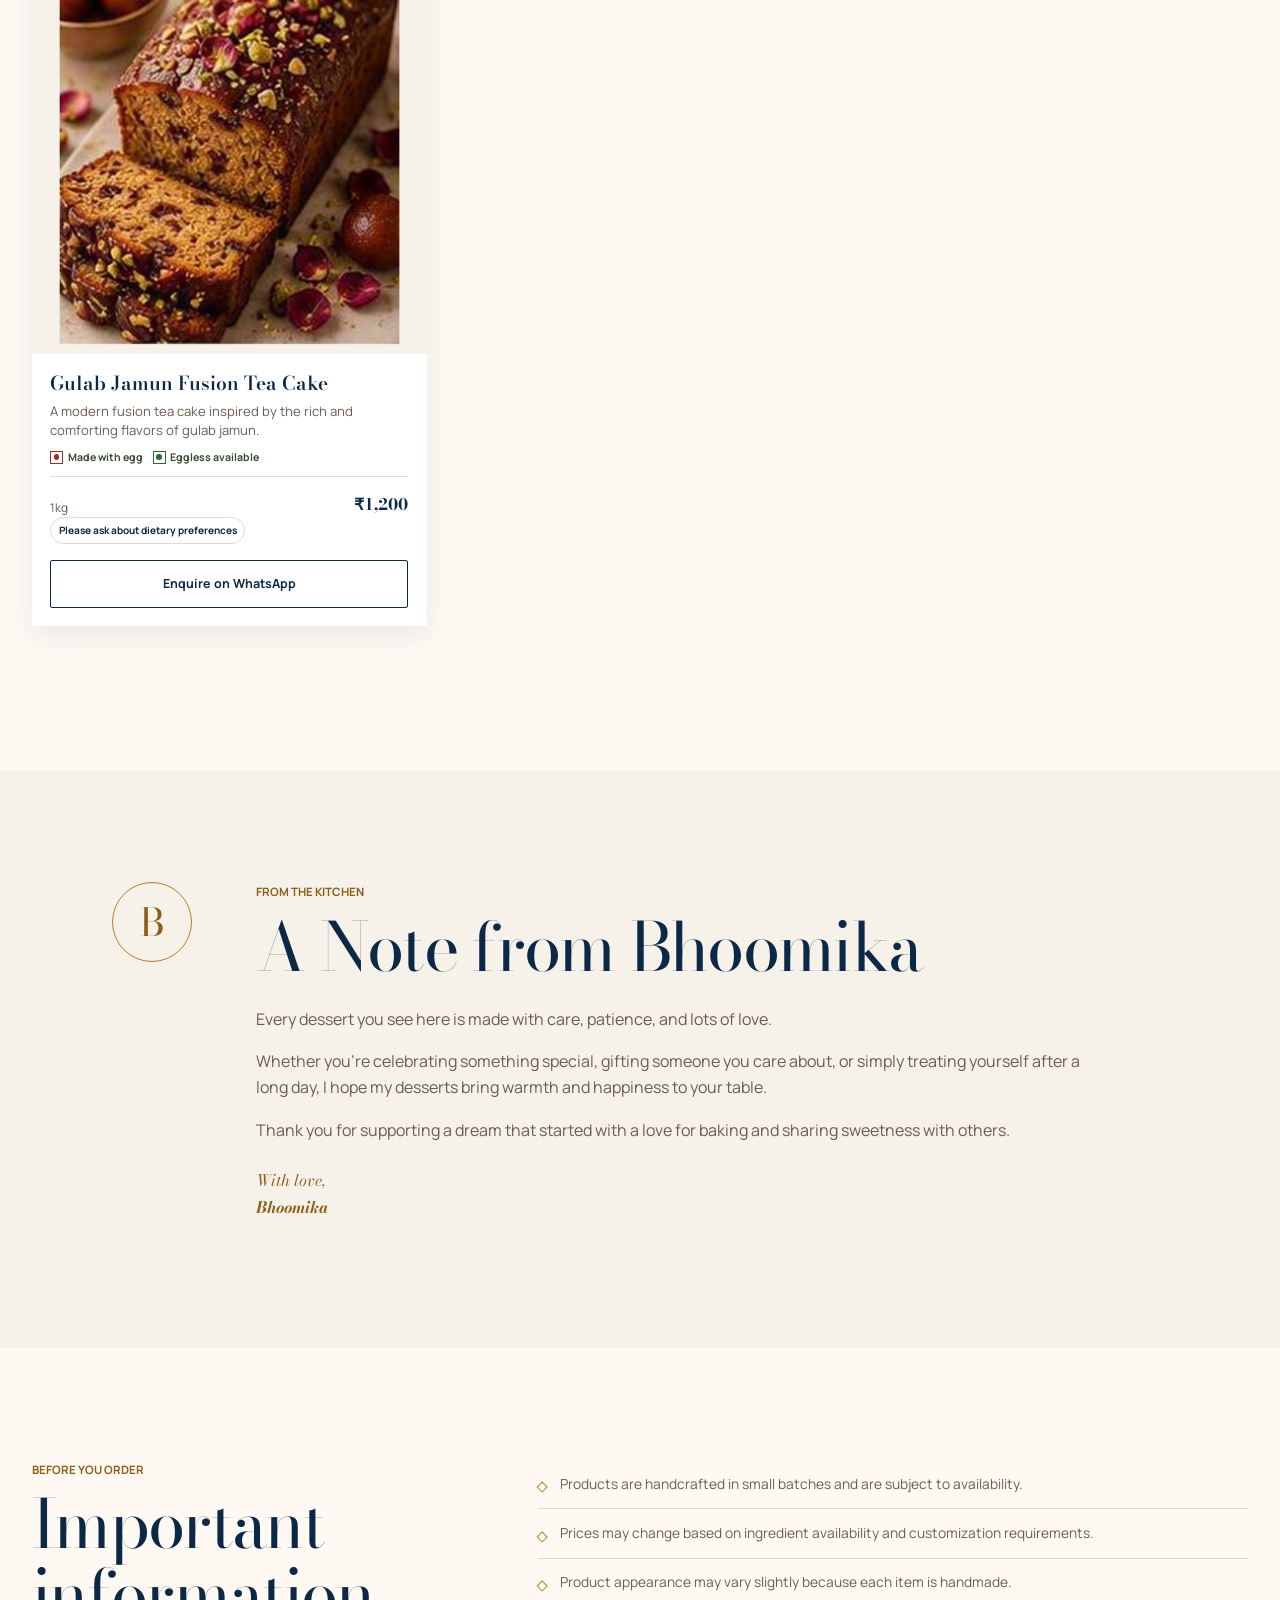
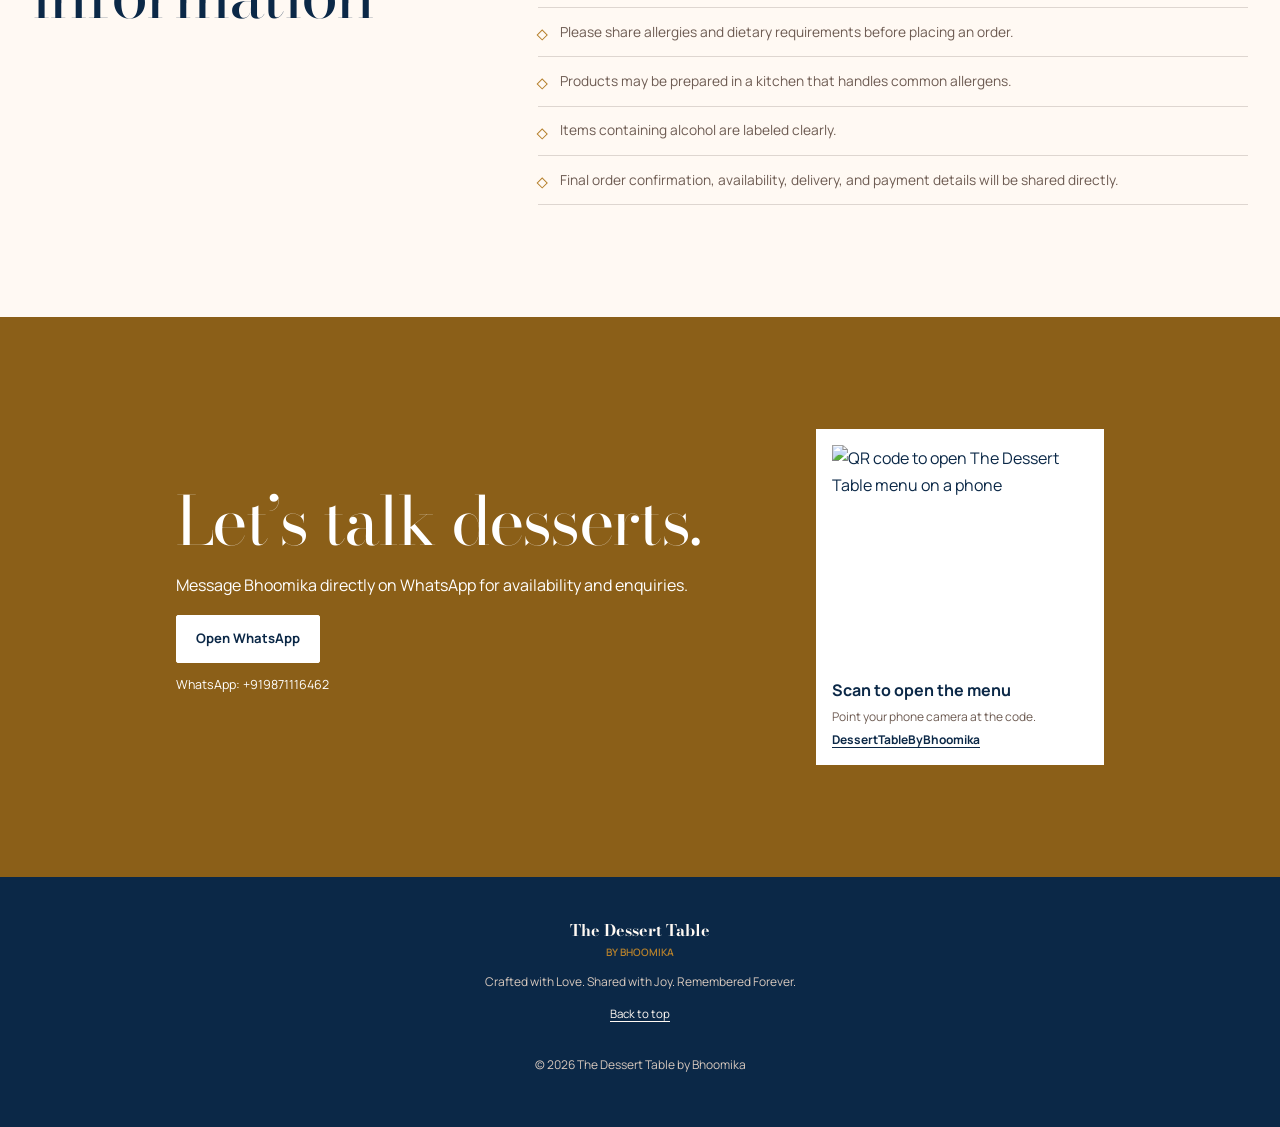
==== commit 78c7c16f: "Show product details with updated photos" ====
--- a/index.html
+++ b/index.html
@@ -20,8 +20,8 @@
   <link rel="preconnect" href="https://fonts.googleapis.com">
   <link rel="preconnect" href="https://fonts.gstatic.com" crossorigin>
   <link href="https://fonts.googleapis.com/css2?family=Allura&amp;family=Bodoni+Moda:opsz,wght@6..96,400;6..96,500;6..96,600&amp;family=Manrope:wght@400;500;600;700&amp;display=swap" rel="stylesheet">
-  <link rel="stylesheet" href="styles.css?v=20260827c">
-  <script src="script.js?v=20260827c" defer></script>
+  <link rel="stylesheet" href="styles.css?v=20260827e">
+  <script src="script.js?v=20260827e" defer></script>
 </head>
 <body>
   <!--
--- a/styles.css
+++ b/styles.css
@@ -73,7 +73,7 @@
 .product-card:hover .product-image img { transform: scale(1.025); }
 .product-card.is-unavailable { opacity: .7; }
 .product-image { position: relative; min-height: 100%; overflow: hidden; background: var(--beige); }
-.product-image img { width: 100%; height: 100%; object-fit: cover; transition: transform .45s ease; }
+.product-image img { width: 100%; height: 100%; object-fit: contain; background: var(--beige); transition: transform .45s ease; }
 .badge { position: absolute; z-index: 2; top: .55rem; left: .55rem; max-width: calc(100% - 1.1rem); padding: .3rem .45rem; background: var(--espresso); color: var(--white); font-size: .56rem; font-weight: 700; line-height: 1.2; text-transform: uppercase; }
 .badge[data-badge="Chef's Recommendation"] { background: var(--gold); color: var(--espresso); }
 .badge[data-badge="Currently Unavailable"] { background: var(--muted); }
@@ -150,7 +150,7 @@
   :root { --page: min(100% - 3rem, 76rem); }
   .product-grid { grid-template-columns: repeat(2, minmax(0, 1fr)); }
   .product-card { display: flex; min-height: 0; flex-direction: column; }
-  .product-image { aspect-ratio: 1 / 1; }
+  .product-image { min-height: 0; flex: 0 0 auto; aspect-ratio: 1 / 1; }
   .product-card.has-placeholder .product-image { min-height: 5.5rem; height: 5.5rem; aspect-ratio: auto; }
   .product-card.has-placeholder .product-image img { object-fit: cover; object-position: center 46%; }
   .product-body { padding: 1.15rem; }
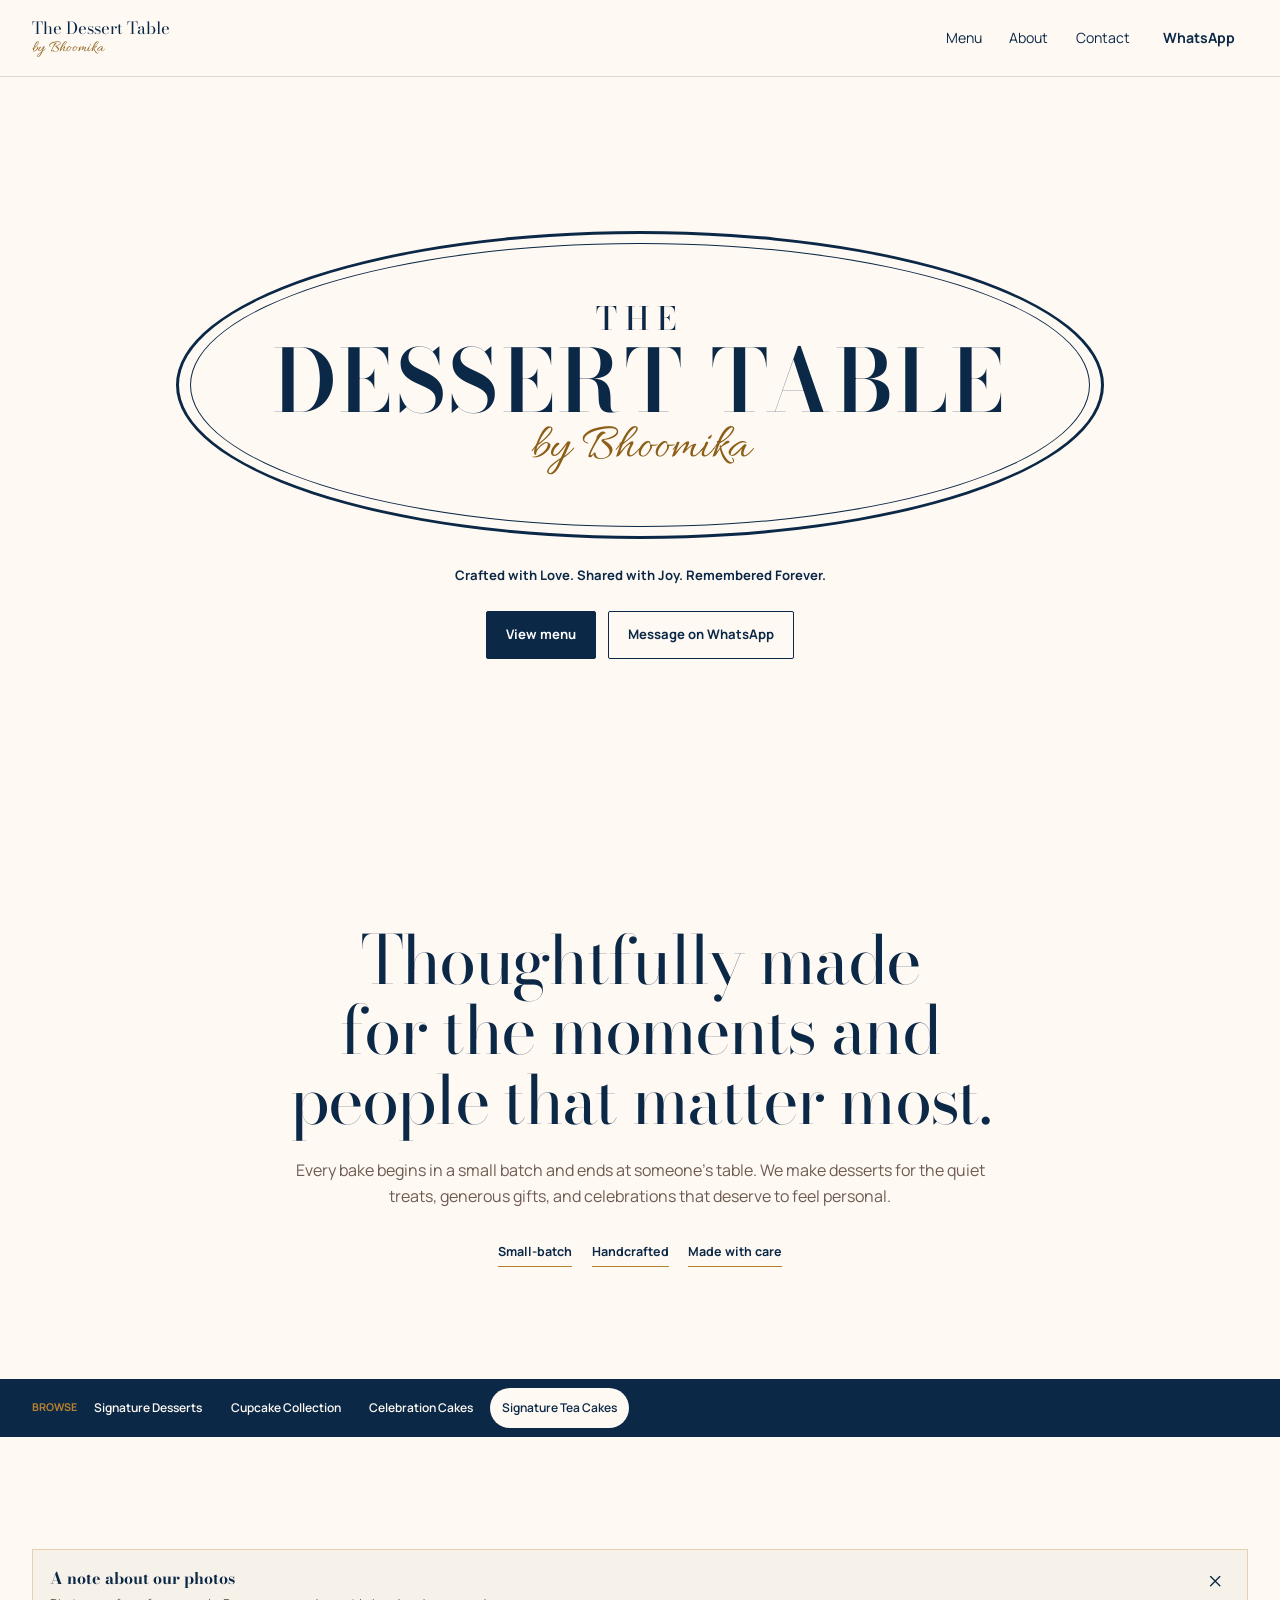
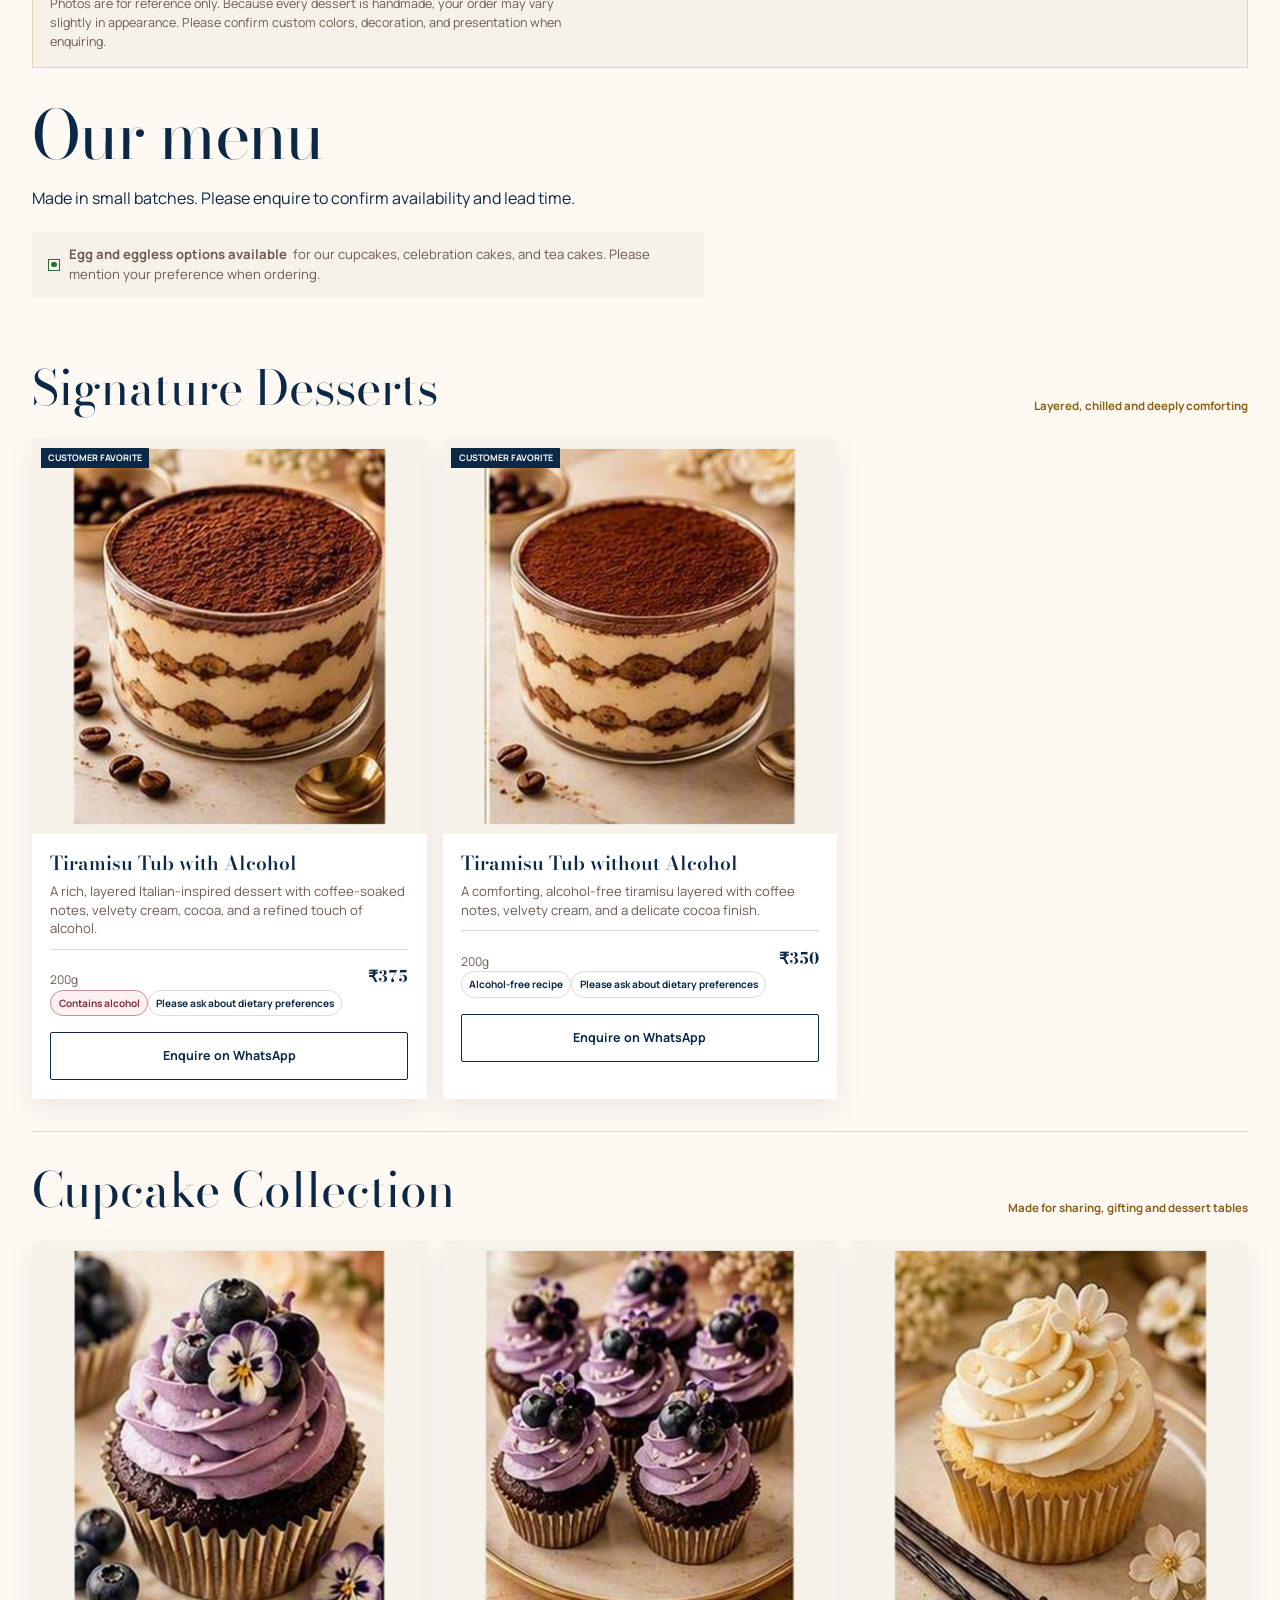
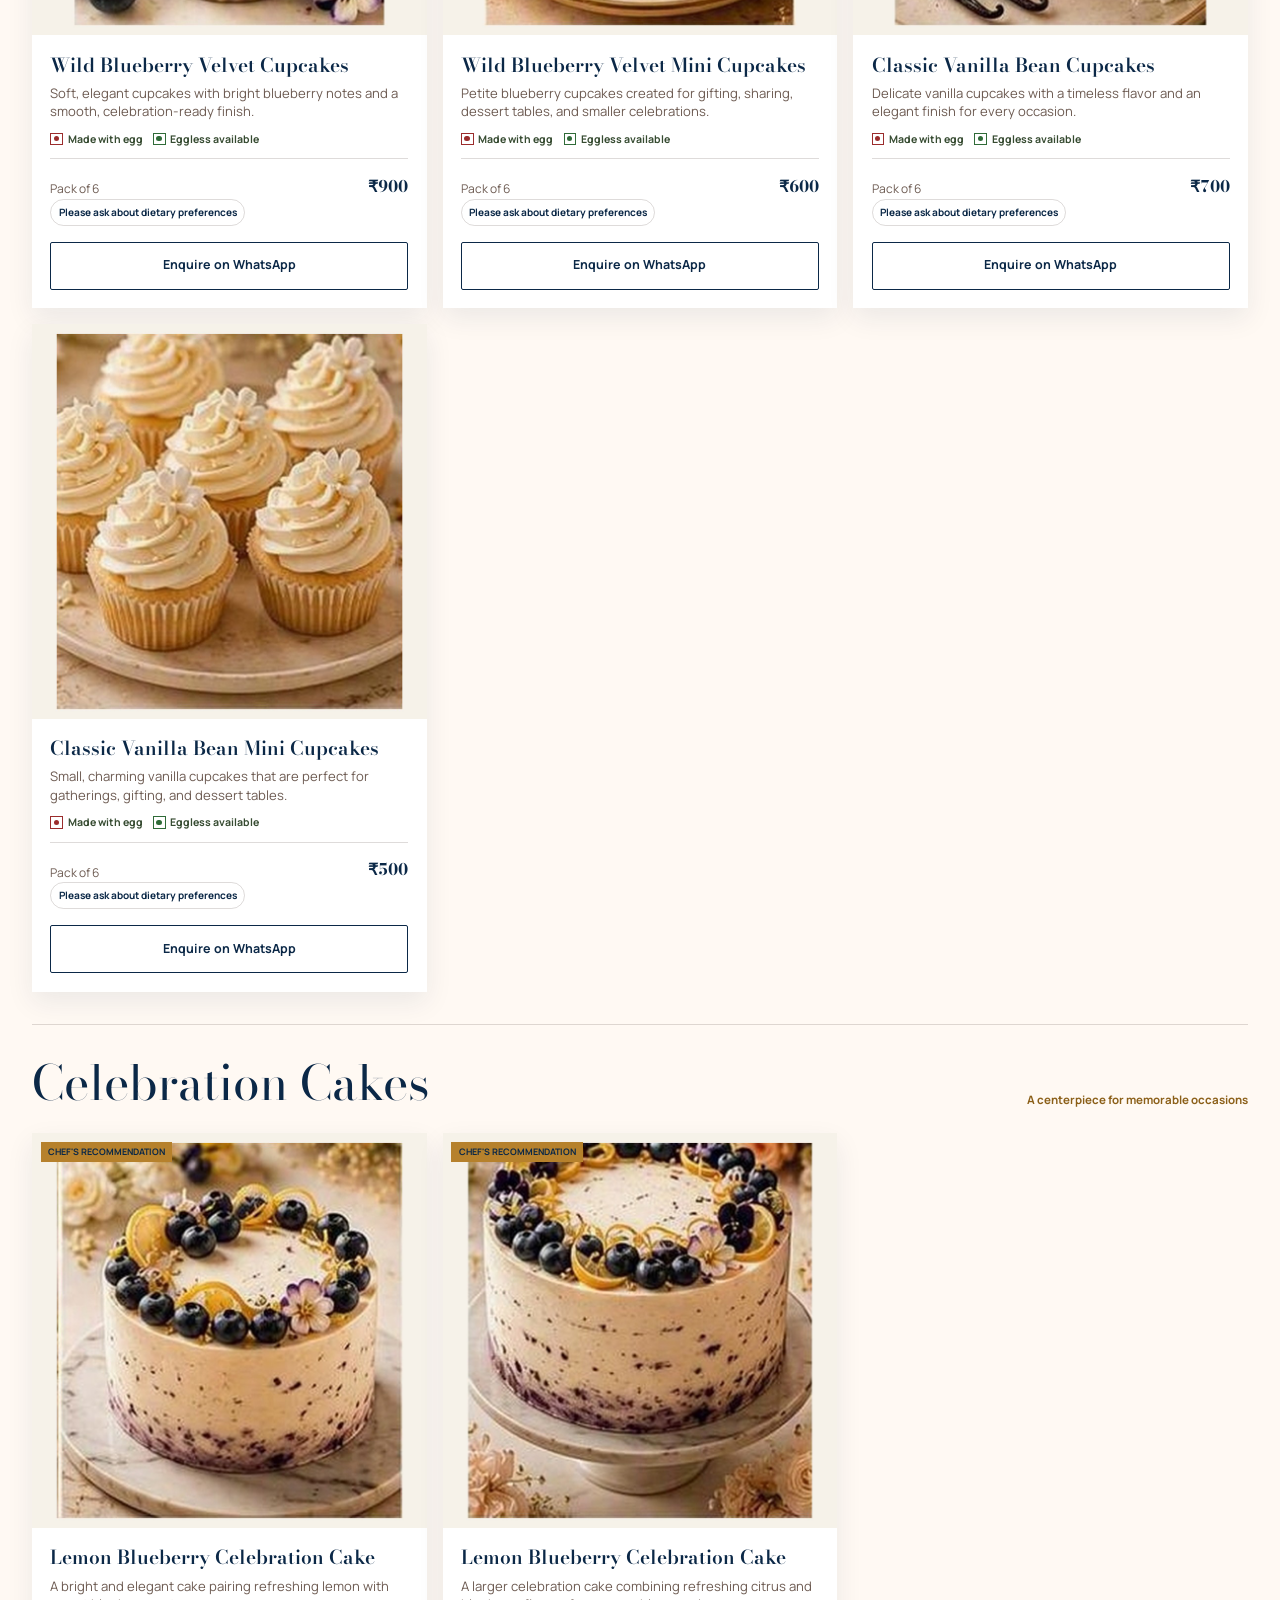
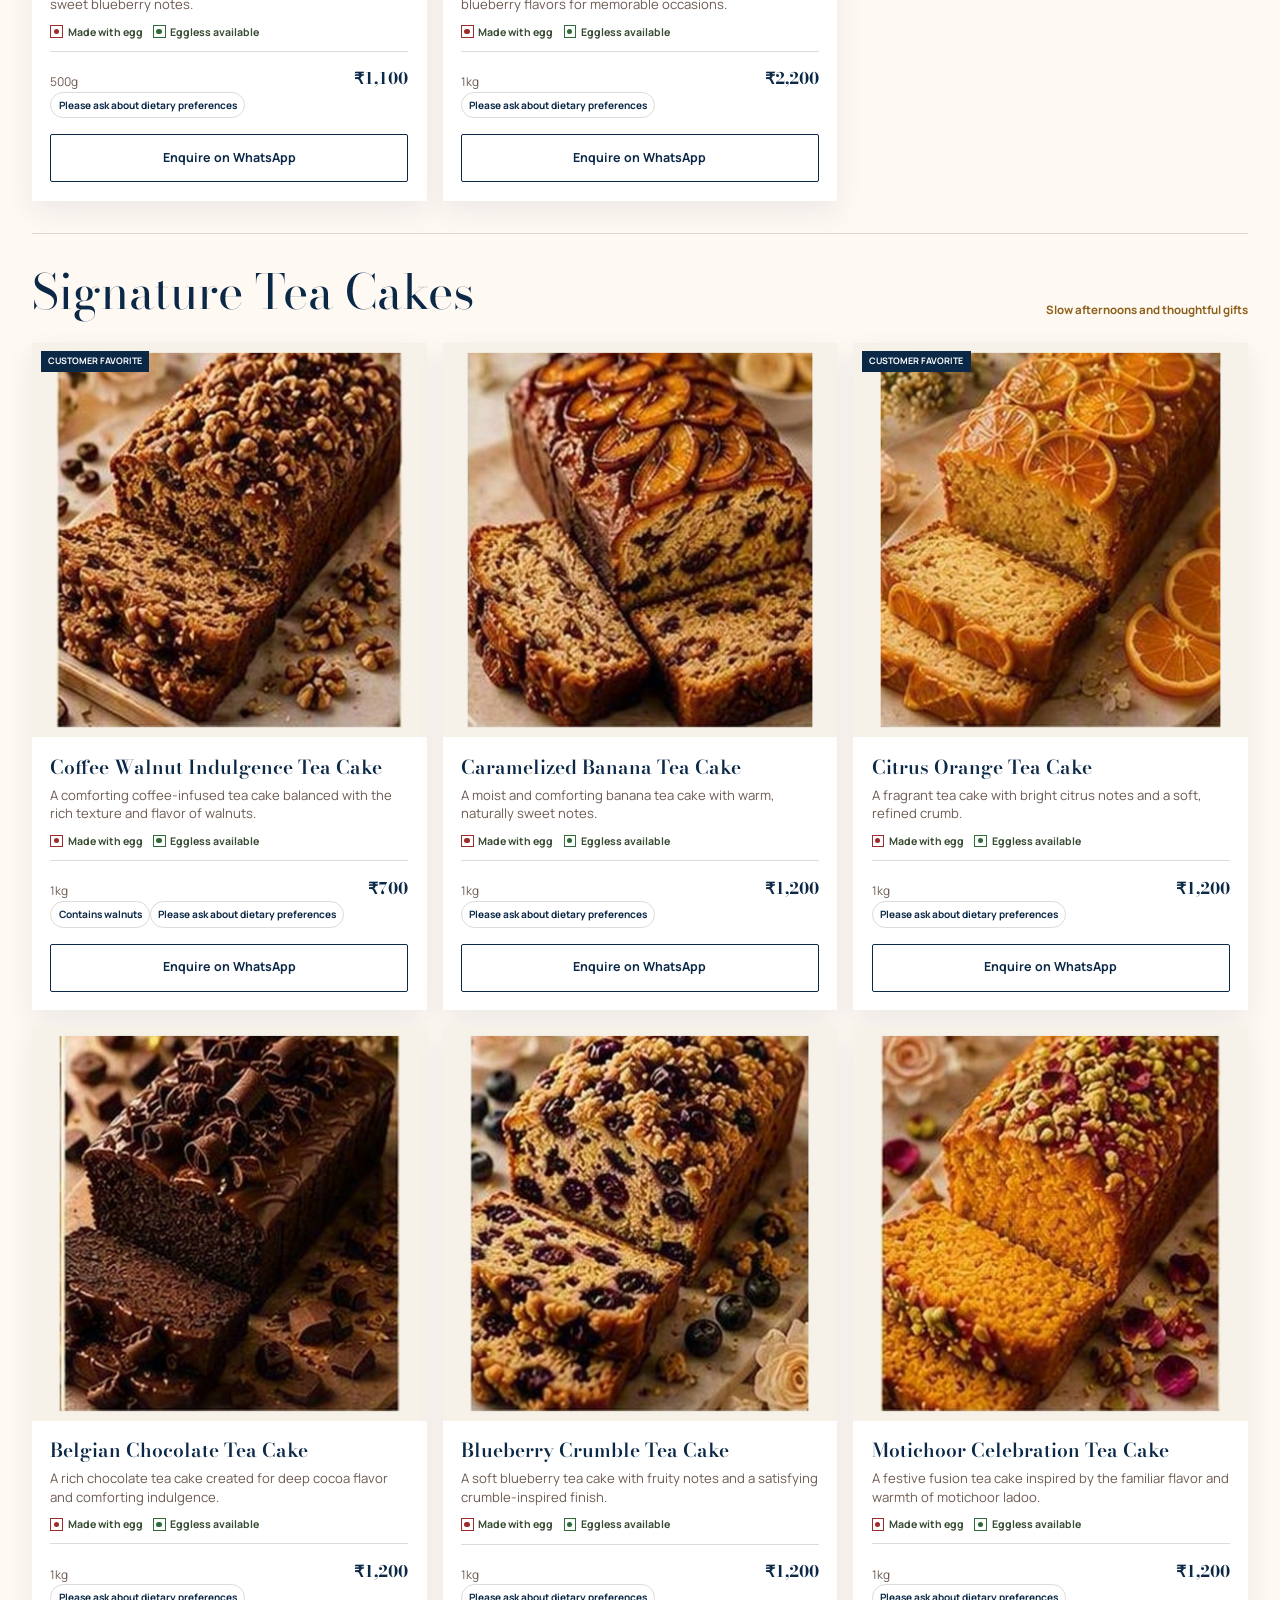
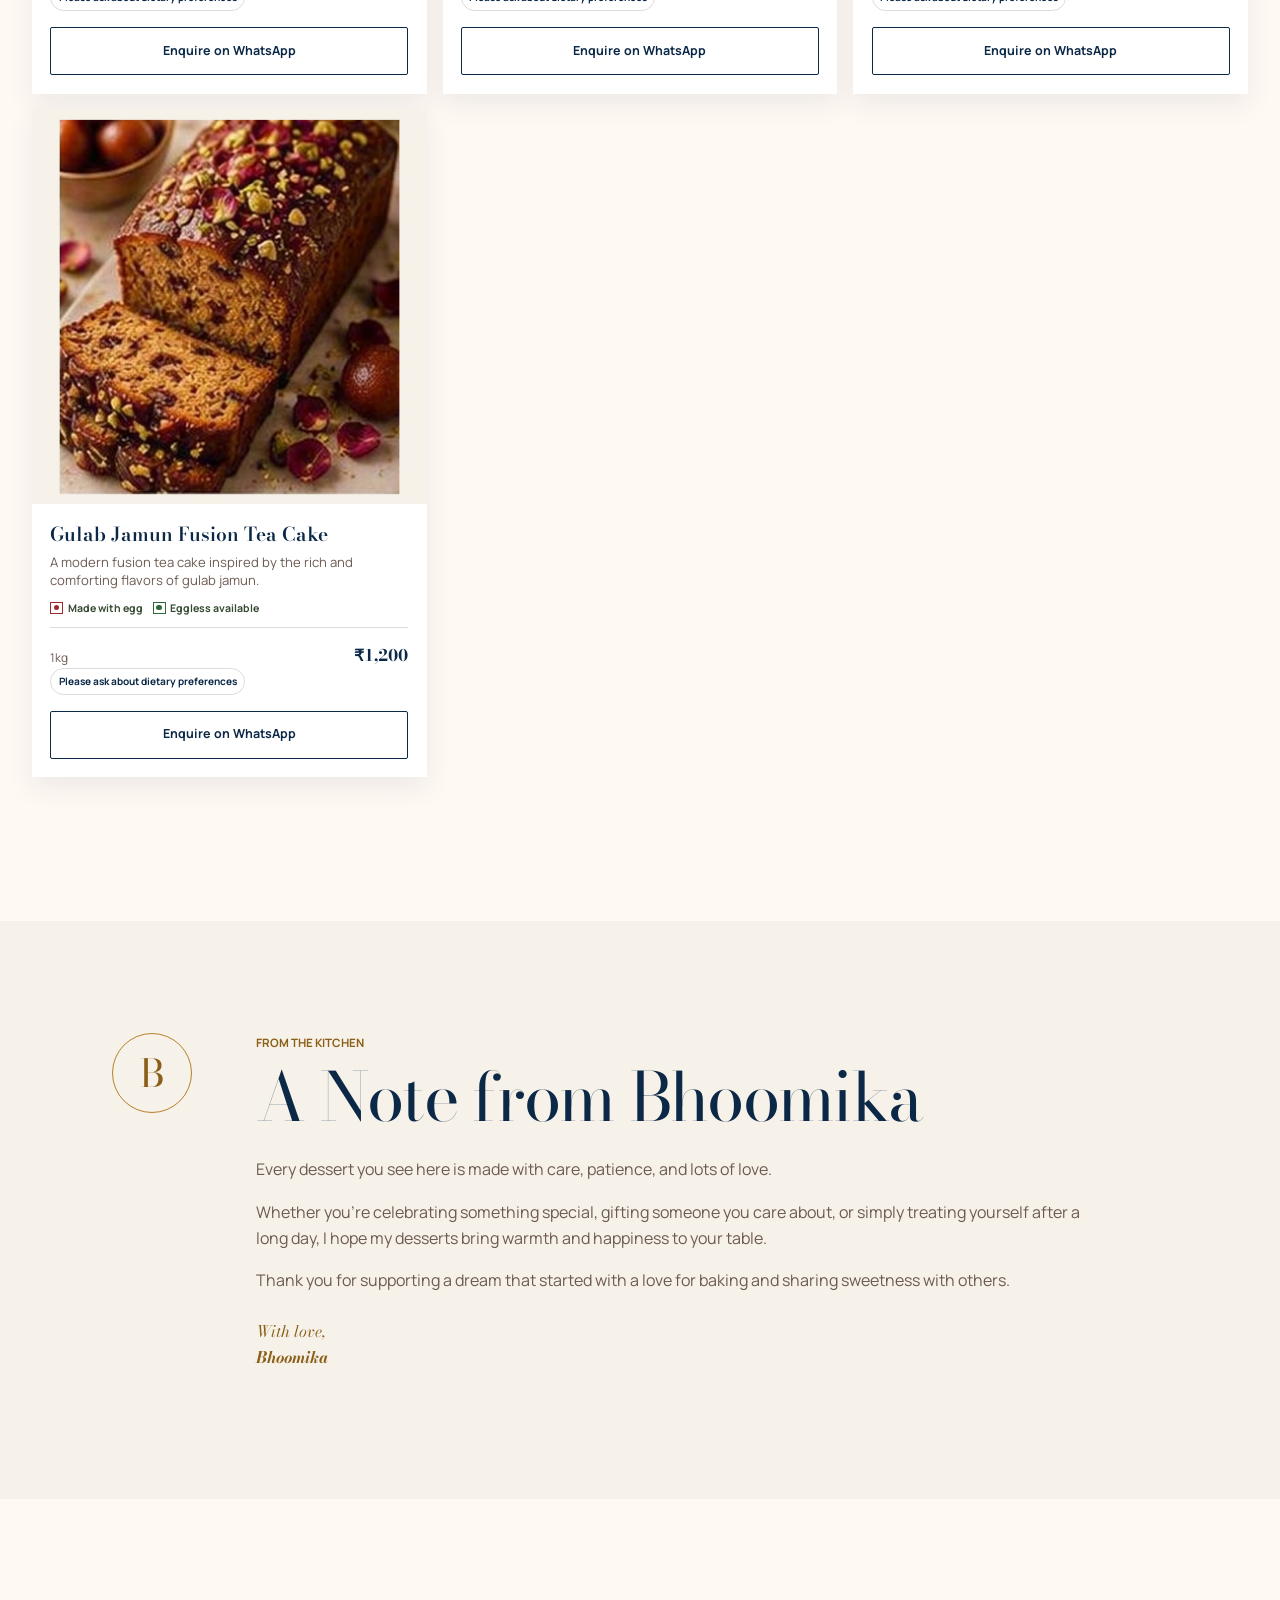
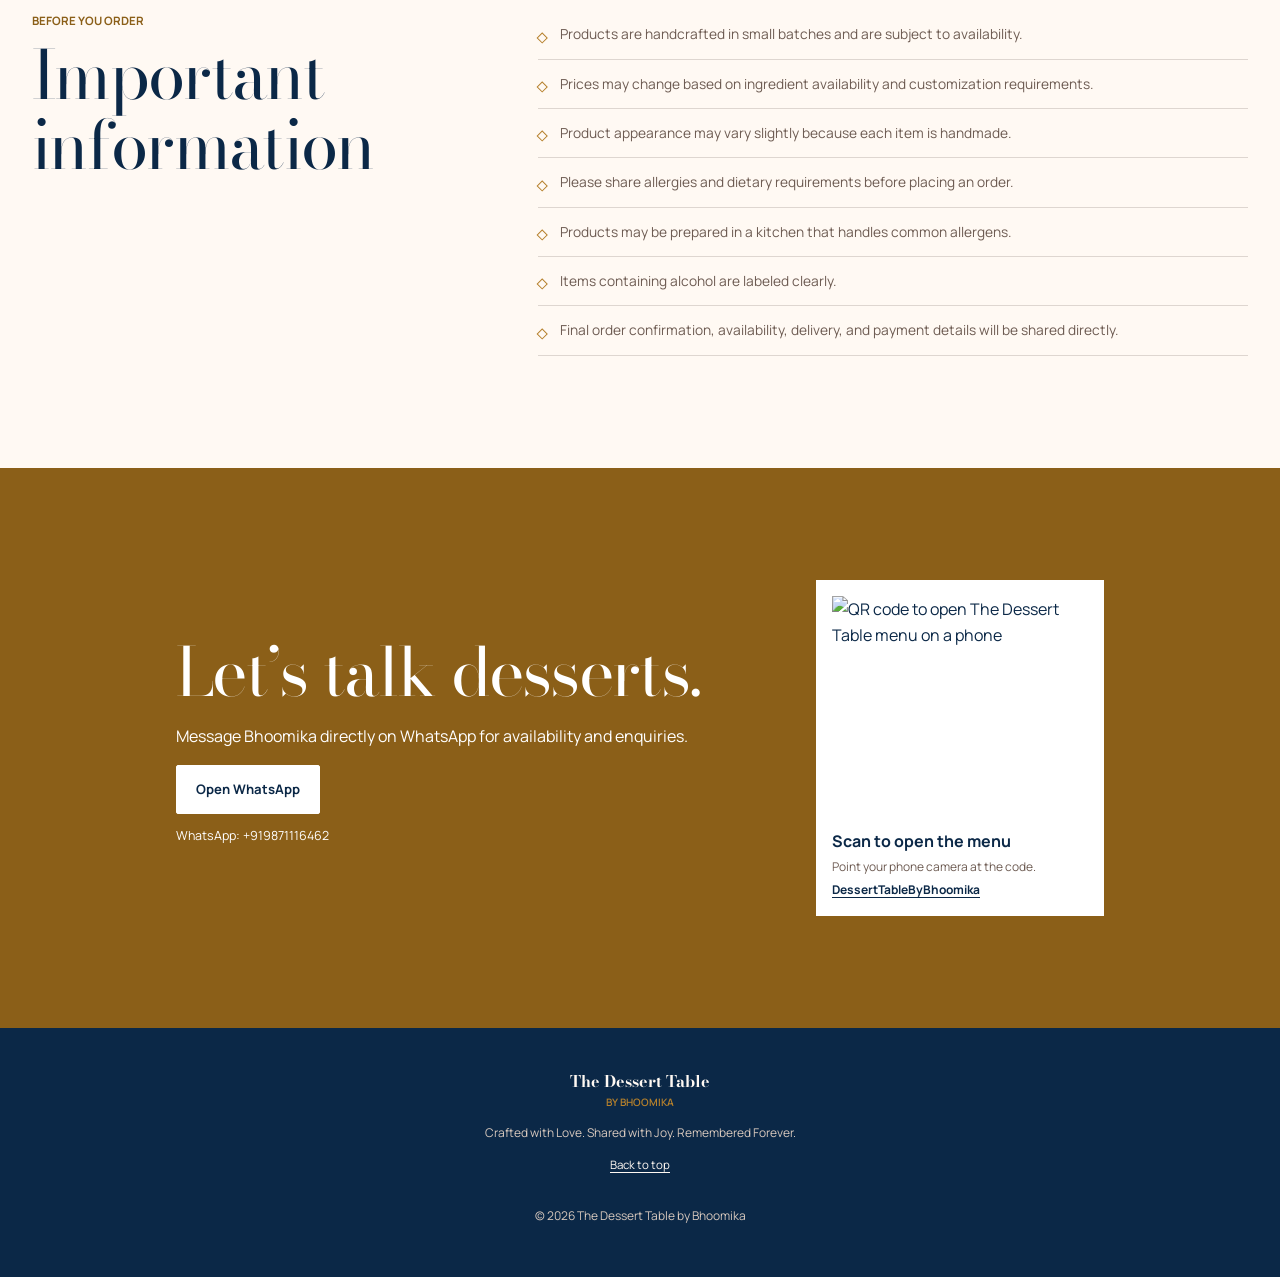
==== commit ee52ae50: "Add dismissible photo reference notice" ====
--- a/index.html
+++ b/index.html
@@ -20,8 +20,8 @@
   <link rel="preconnect" href="https://fonts.googleapis.com">
   <link rel="preconnect" href="https://fonts.gstatic.com" crossorigin>
   <link href="https://fonts.googleapis.com/css2?family=Allura&amp;family=Bodoni+Moda:opsz,wght@6..96,400;6..96,500;6..96,600&amp;family=Manrope:wght@400;500;600;700&amp;display=swap" rel="stylesheet">
-  <link rel="stylesheet" href="styles.css?v=20260827e">
-  <script src="script.js?v=20260827e" defer></script>
+  <link rel="stylesheet" href="styles.css?v=20260827f">
+  <script src="script.js?v=20260827f" defer></script>
 </head>
 <body>
   <!--
@@ -87,6 +87,15 @@
     </nav>
 
     <section class="menu section-shell" id="menu" aria-labelledby="menu-title">
+      <aside class="photo-notice" data-photo-notice aria-labelledby="photo-notice-title">
+        <div class="photo-notice-copy">
+          <strong id="photo-notice-title">A note about our photos</strong>
+          <p>Photos are for reference only. Because every dessert is handmade, your order may vary slightly in appearance. Please confirm custom colors, decoration, and presentation when enquiring.</p>
+        </div>
+        <button class="photo-notice-close" type="button" data-photo-notice-close aria-label="Dismiss photo notice">
+          <svg viewBox="0 0 24 24" aria-hidden="true"><path d="M6 6l12 12M18 6L6 18"/></svg>
+        </button>
+      </aside>
       <div class="menu-heading">
         <h2 id="menu-title">Our menu</h2>
         <p>Made in small batches. Please enquire to confirm availability and lead time.</p>
--- a/styles.css
+++ b/styles.css
@@ -100,6 +100,15 @@
 .category-title { color: var(--gold); font-size: .67rem; font-weight: 700; text-transform: uppercase; }
 .category-nav a { min-height: 2.5rem; display: inline-flex; align-items: center; padding: .45rem .75rem; border-radius: 999px; color: var(--cream); font-size: .75rem; font-weight: 600; text-decoration: none; white-space: nowrap; }
 .category-nav a[aria-current="true"] { background: var(--cream); color: var(--espresso); }
+
+.photo-notice { position: relative; display: grid; grid-template-columns: 1fr auto; gap: 1rem; align-items: start; margin-bottom: 2rem; padding: 1rem 1.1rem; background: var(--beige); box-shadow: inset 0 0 0 1px rgba(182, 129, 44, .28); }
+.photo-notice[hidden] { display: none; }
+.photo-notice-copy { display: grid; gap: .25rem; }
+.photo-notice strong { font-family: var(--font-display); font-size: 1rem; }
+.photo-notice p { max-width: 68ch; margin: 0; color: var(--muted); font-size: .78rem; line-height: 1.5; }
+.photo-notice-close { width: 2.75rem; height: 2.75rem; display: grid; place-items: center; margin: -.35rem -.45rem 0 0; padding: 0; border: 0; background: transparent; color: var(--espresso); cursor: pointer; }
+.photo-notice-close:hover { background: rgba(182, 129, 44, .12); }
+.photo-notice-close svg { width: 1.15rem; height: 1.15rem; fill: none; stroke: currentColor; stroke-linecap: round; stroke-width: 1.75; }
 
 .menu-heading { max-width: 42rem; margin-bottom: 2rem; }
 .menu-heading > p:last-child { color: var(--muted); }
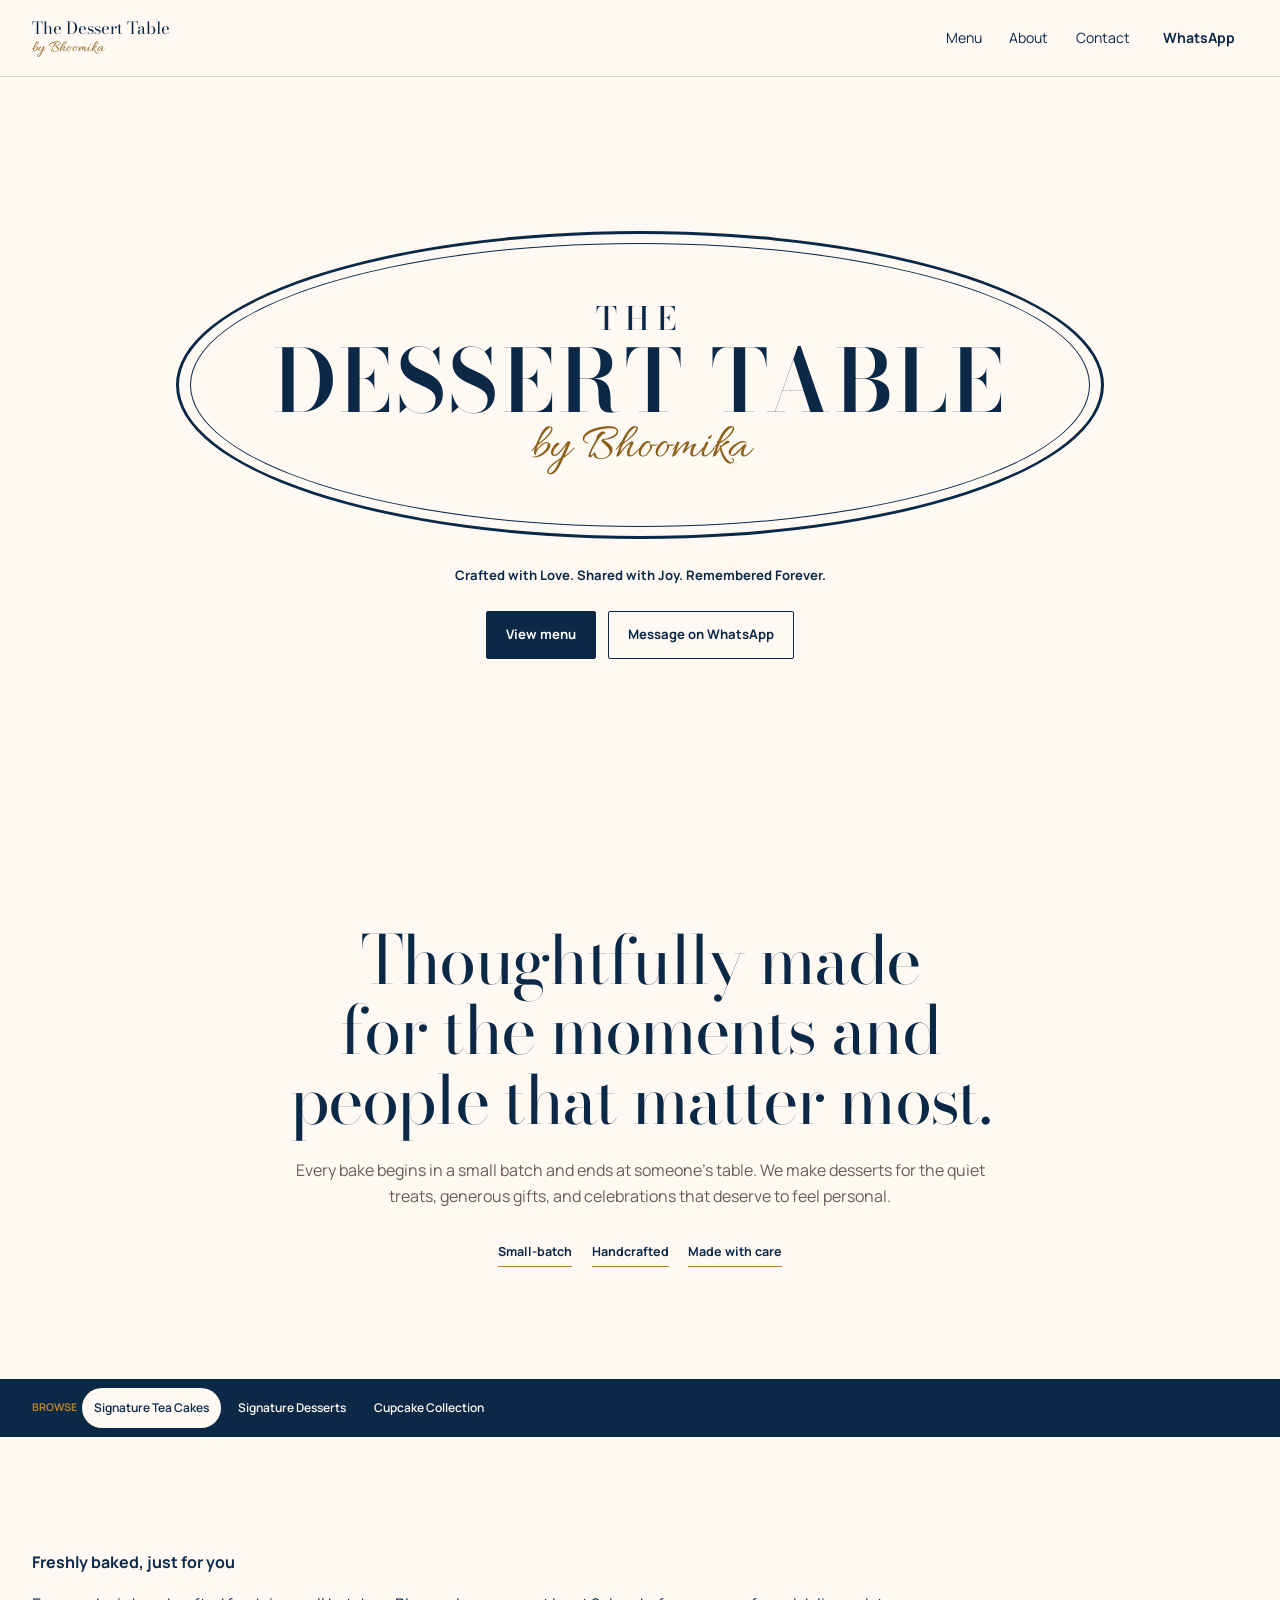
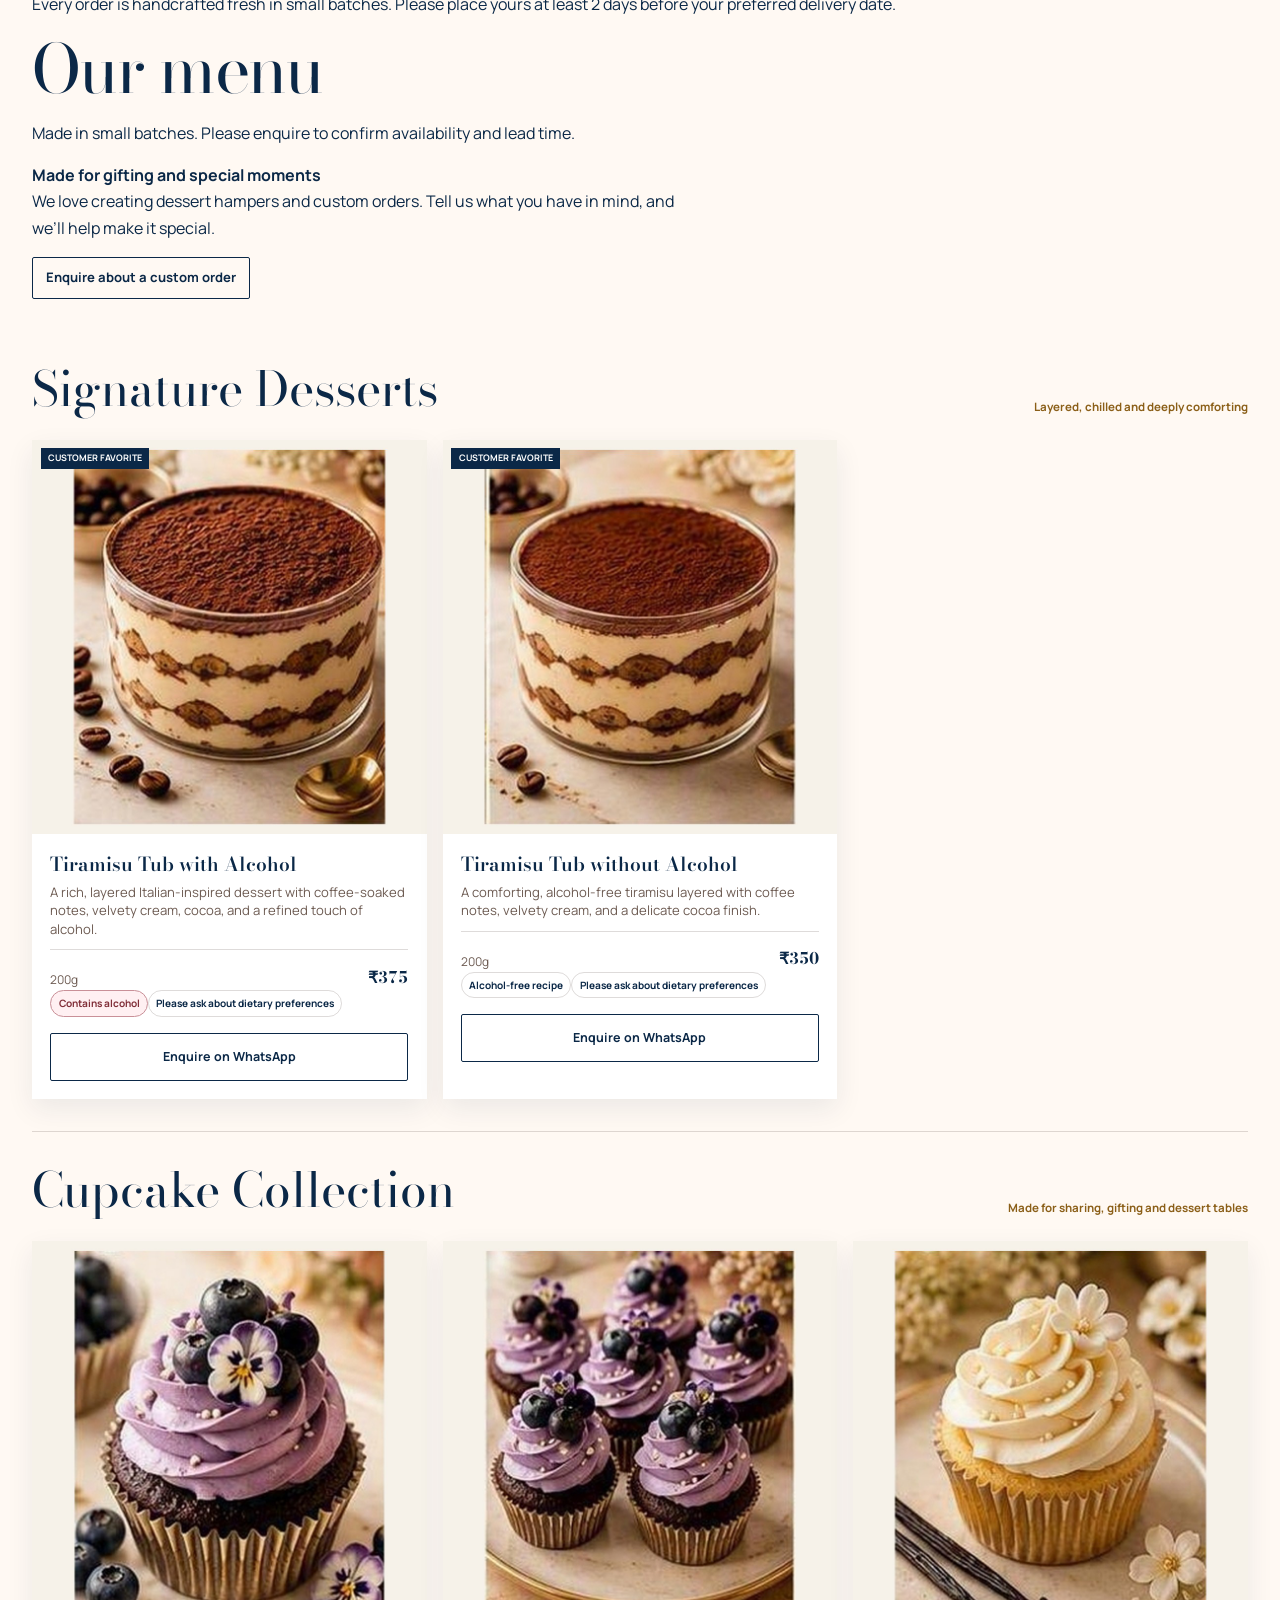
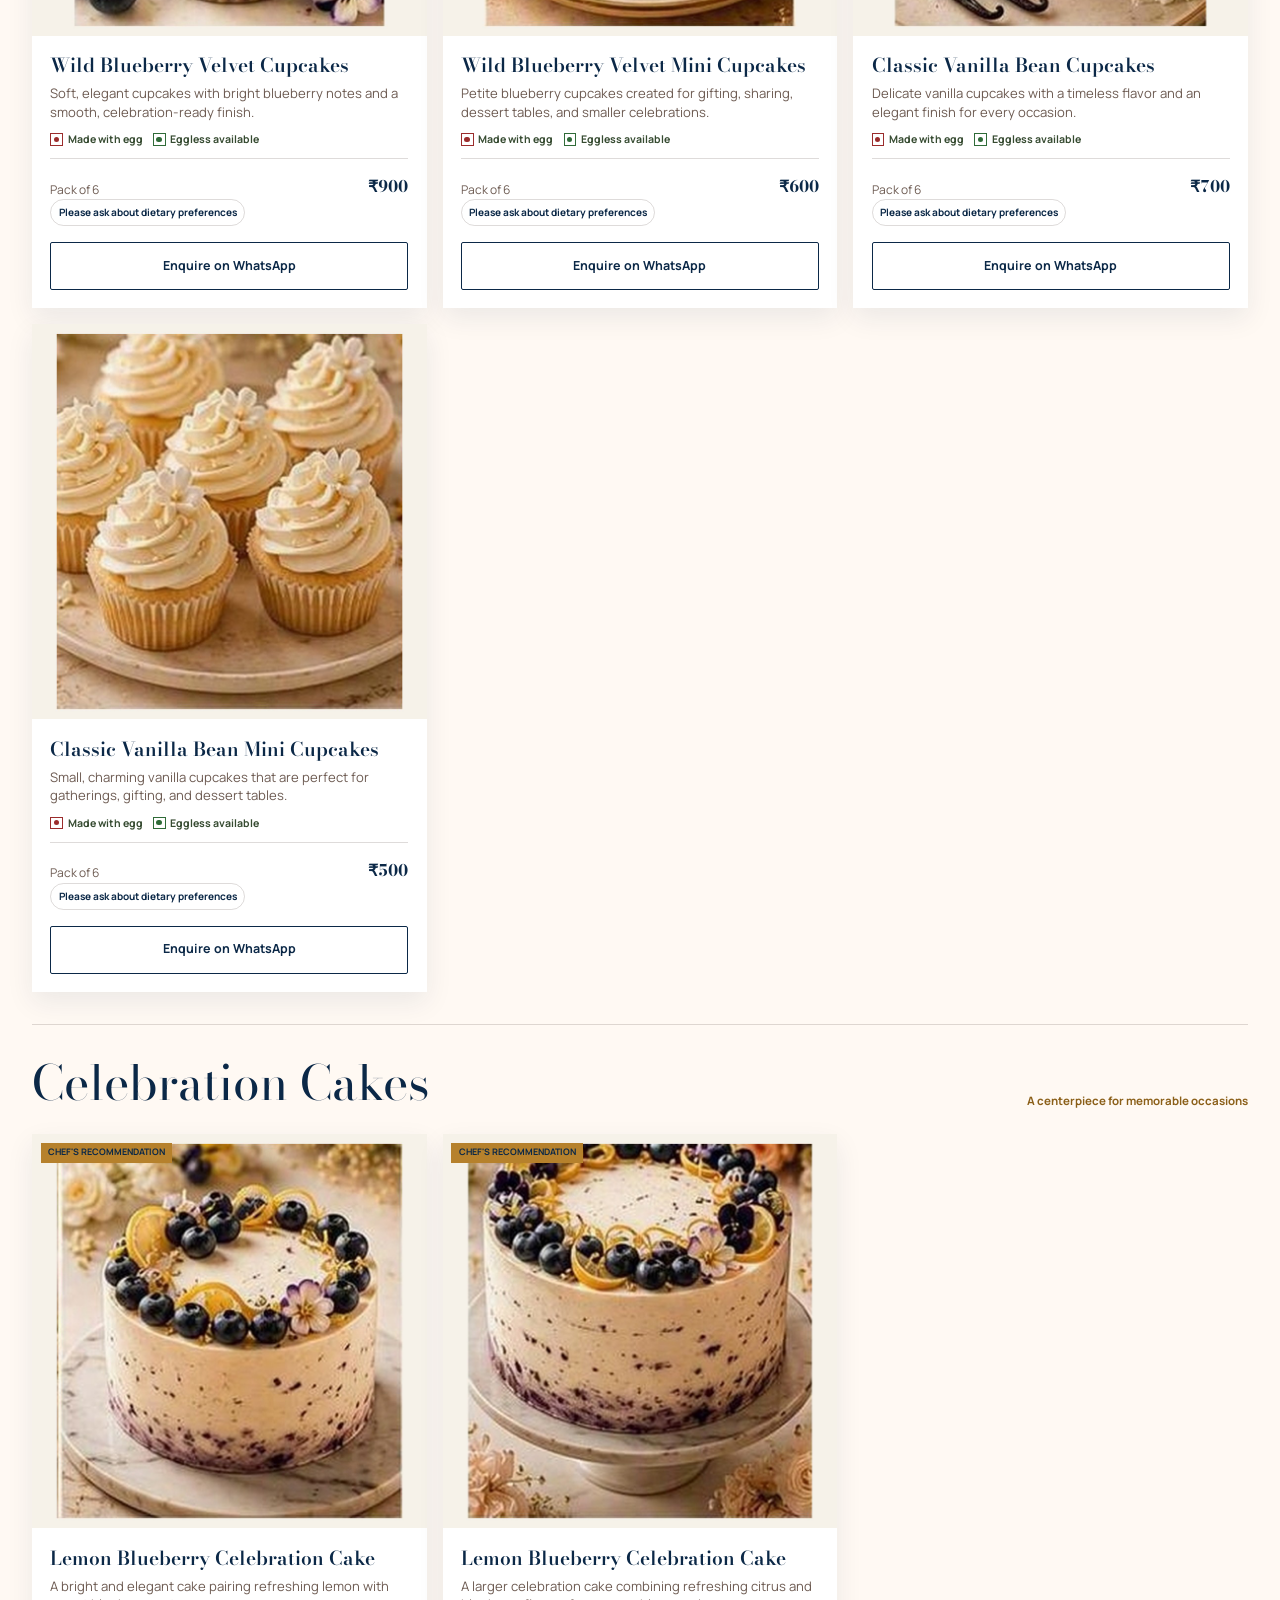
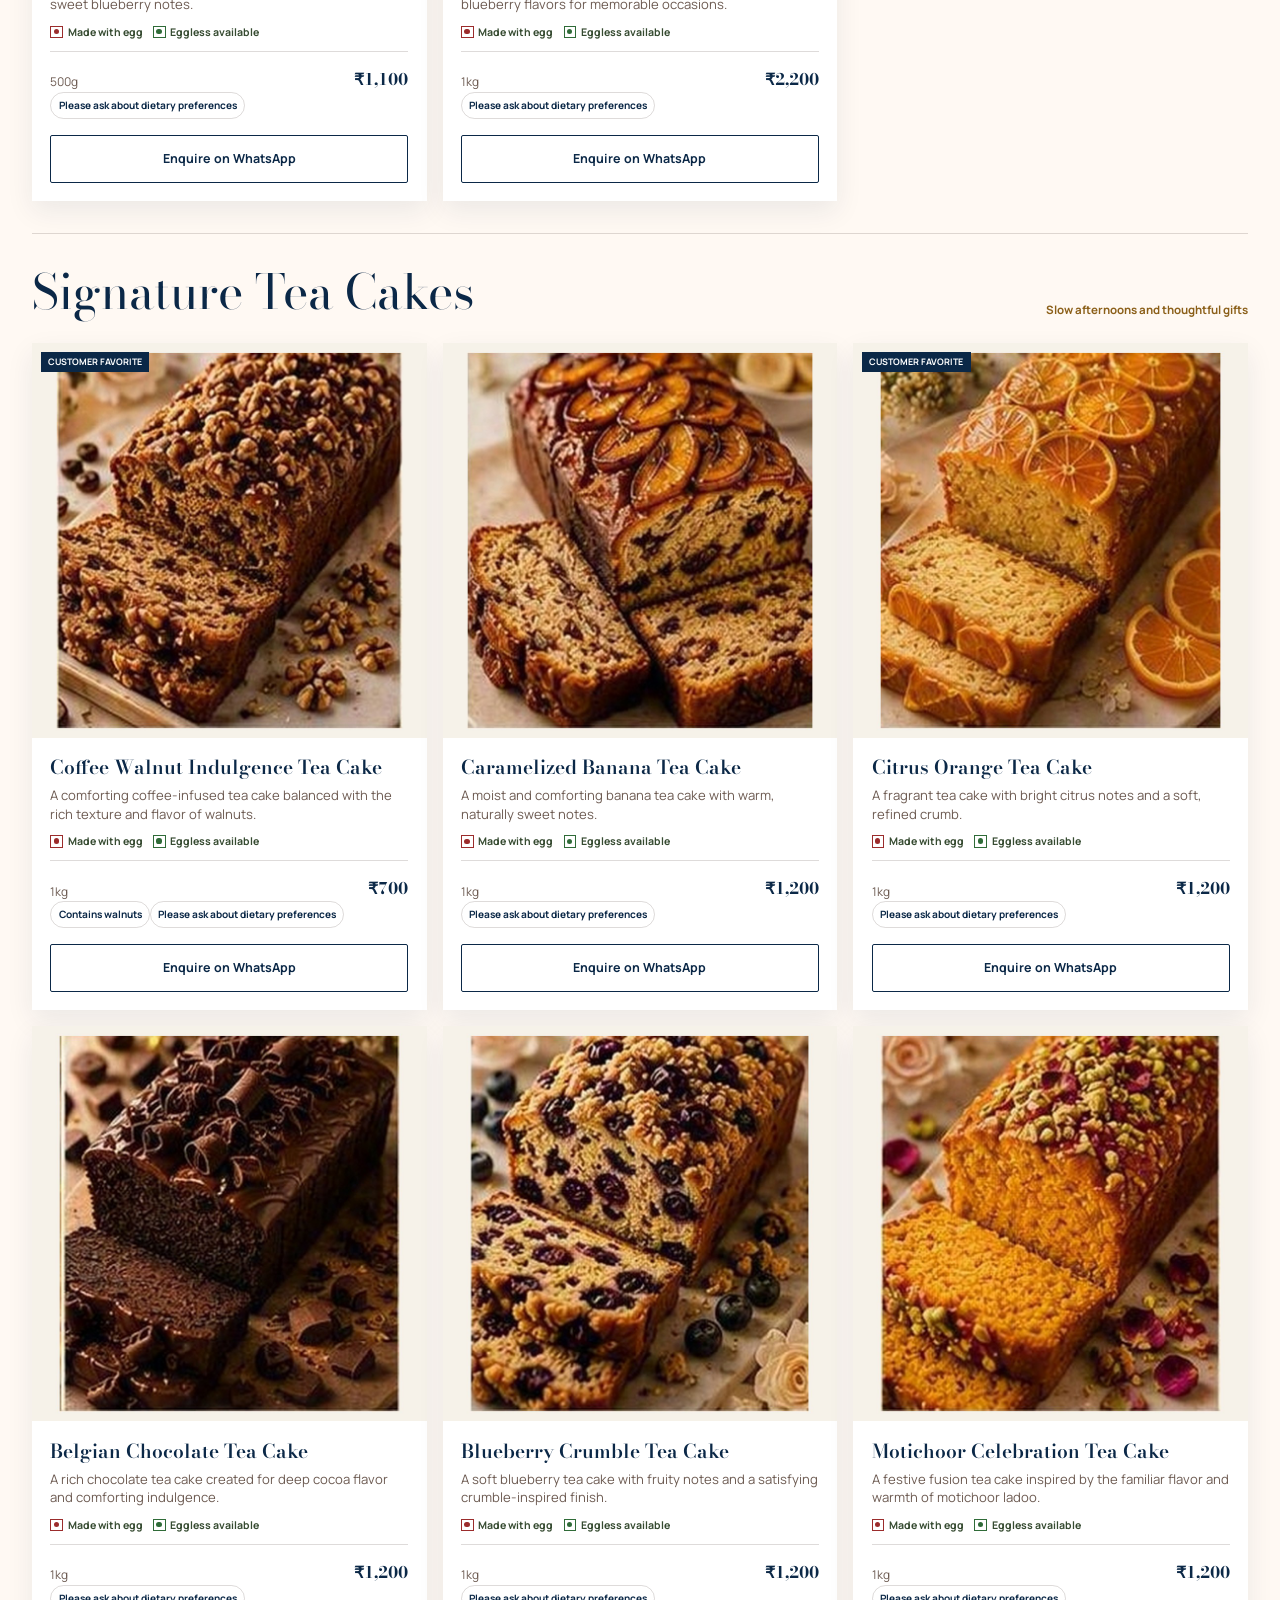
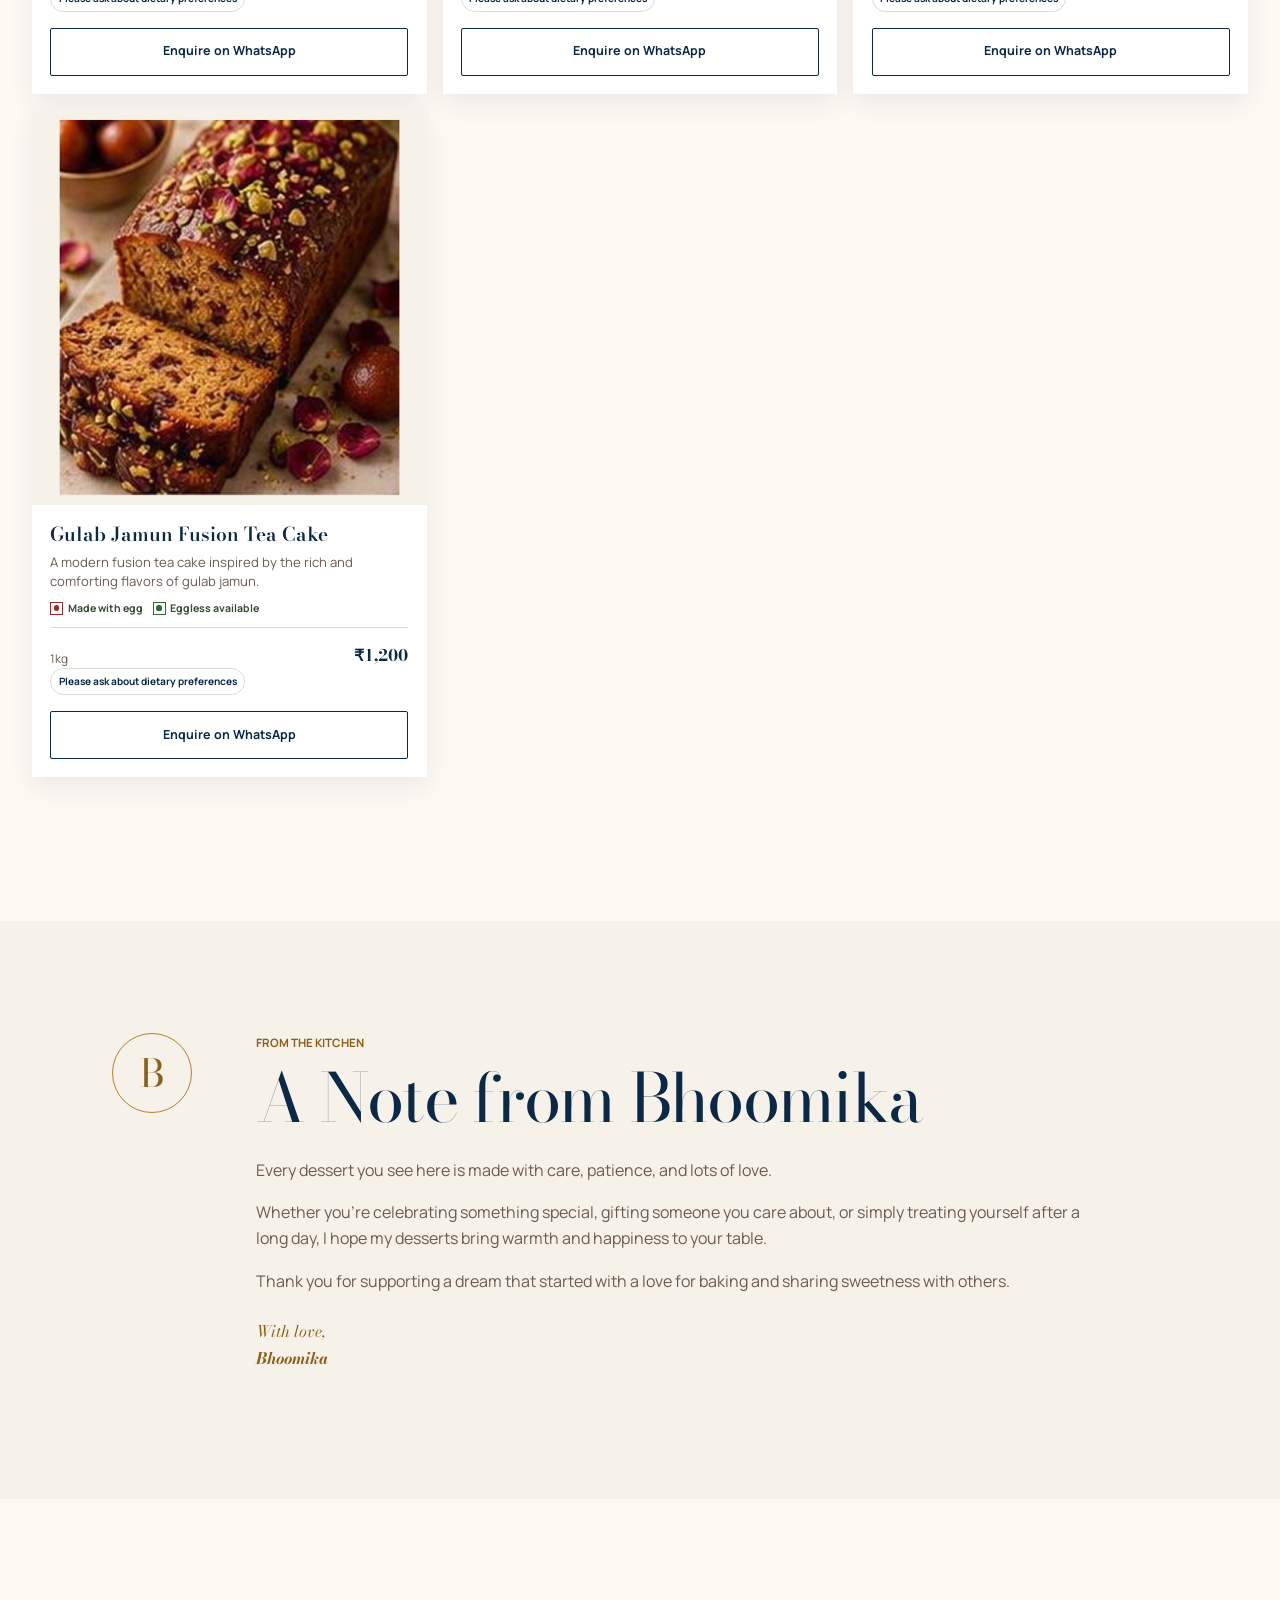
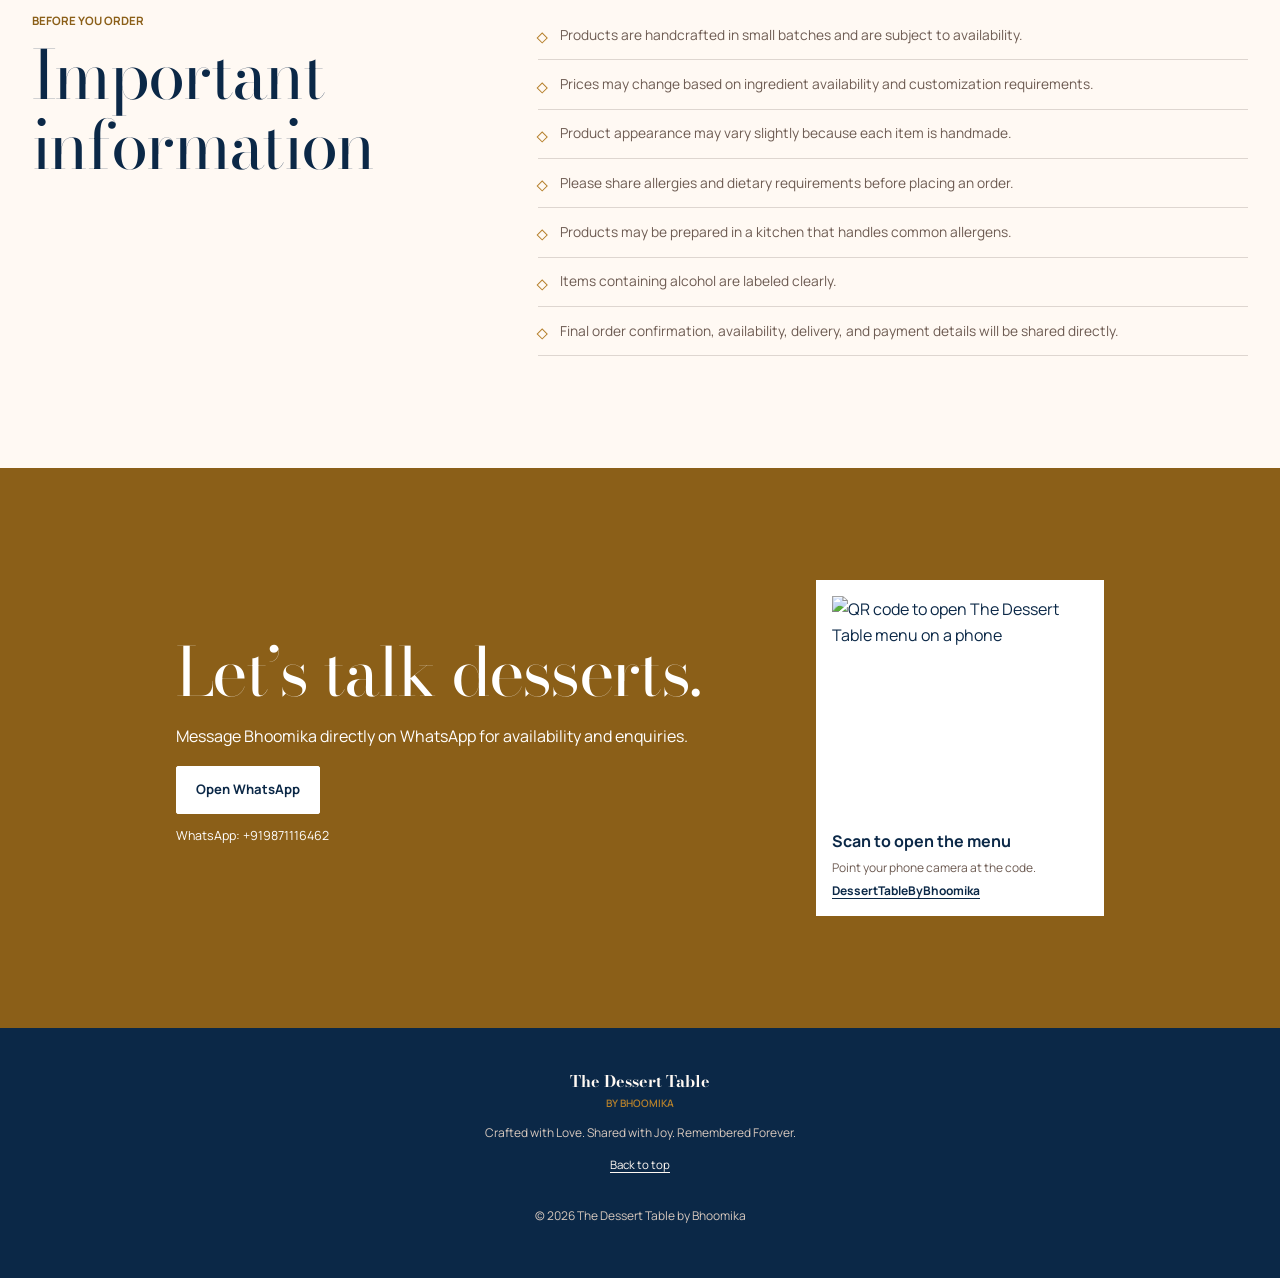
==== commit 5e50f78c: "Refresh published asset cache versions Ensure visitors request the latest menu stylesheet and script" ====
--- a/index.html
+++ b/index.html
@@ -20,8 +20,8 @@
   <link rel="preconnect" href="https://fonts.googleapis.com">
   <link rel="preconnect" href="https://fonts.gstatic.com" crossorigin>
   <link href="https://fonts.googleapis.com/css2?family=Allura&amp;family=Bodoni+Moda:opsz,wght@6..96,400;6..96,500;6..96,600&amp;family=Manrope:wght@400;500;600;700&amp;display=swap" rel="stylesheet">
-  <link rel="stylesheet" href="styles.css?v=20260827f">
-  <script src="script.js?v=20260827f" defer></script>
+  <link rel="stylesheet" href="styles.css?v=20261005a">
+  <script src="script.js?v=20261005a" defer></script>
 </head>
 <body>
   <!--
@@ -79,27 +79,26 @@
     <nav class="category-nav" aria-label="Menu categories" data-category-nav>
       <div class="category-nav-inner">
         <span class="category-title">Browse</span>
+        <a href="#signature-tea-cakes">Signature Tea Cakes</a>
         <a href="#signature-desserts">Signature Desserts</a>
         <a href="#cupcake-collection">Cupcake Collection</a>
-        <a href="#celebration-cakes">Celebration Cakes</a>
-        <a href="#signature-tea-cakes">Signature Tea Cakes</a>
       </div>
     </nav>
 
     <section class="menu section-shell" id="menu" aria-labelledby="menu-title">
-      <aside class="photo-notice" data-photo-notice aria-labelledby="photo-notice-title">
-        <div class="photo-notice-copy">
-          <strong id="photo-notice-title">A note about our photos</strong>
-          <p>Photos are for reference only. Because every dessert is handmade, your order may vary slightly in appearance. Please confirm custom colors, decoration, and presentation when enquiring.</p>
+      <aside class="order-notice" aria-labelledby="order-notice-title">
+        <div class="order-notice-copy">
+          <strong id="order-notice-title">Freshly baked, just for you</strong>
+          <p>Every order is handcrafted fresh in small batches. Please place yours at least 2 days before your preferred delivery date.</p>
         </div>
-        <button class="photo-notice-close" type="button" data-photo-notice-close aria-label="Dismiss photo notice">
-          <svg viewBox="0 0 24 24" aria-hidden="true"><path d="M6 6l12 12M18 6L6 18"/></svg>
-        </button>
       </aside>
       <div class="menu-heading">
         <h2 id="menu-title">Our menu</h2>
         <p>Made in small batches. Please enquire to confirm availability and lead time.</p>
-        <p class="dietary-note"><span class="dietary-symbol eggless" aria-hidden="true"></span><span><strong>Egg and eggless options available</strong> for our cupcakes, celebration cakes, and tea cakes. Please mention your preference when ordering.</span></p>
+        <div class="custom-order-note">
+          <p><strong>Made for gifting and special moments</strong><br>We love creating dessert hampers and custom orders. Tell us what you have in mind, and we’ll help make it special.</p>
+          <a class="button button-secondary button-small" href="#contact" data-general-whatsapp data-whatsapp-message="Hello Bhoomika, I would love to enquire about a custom dessert hamper or order. Could you please share the options?">Enquire about a custom order</a>
+        </div>
       </div>
       <div data-menu-sections></div>
     </section>
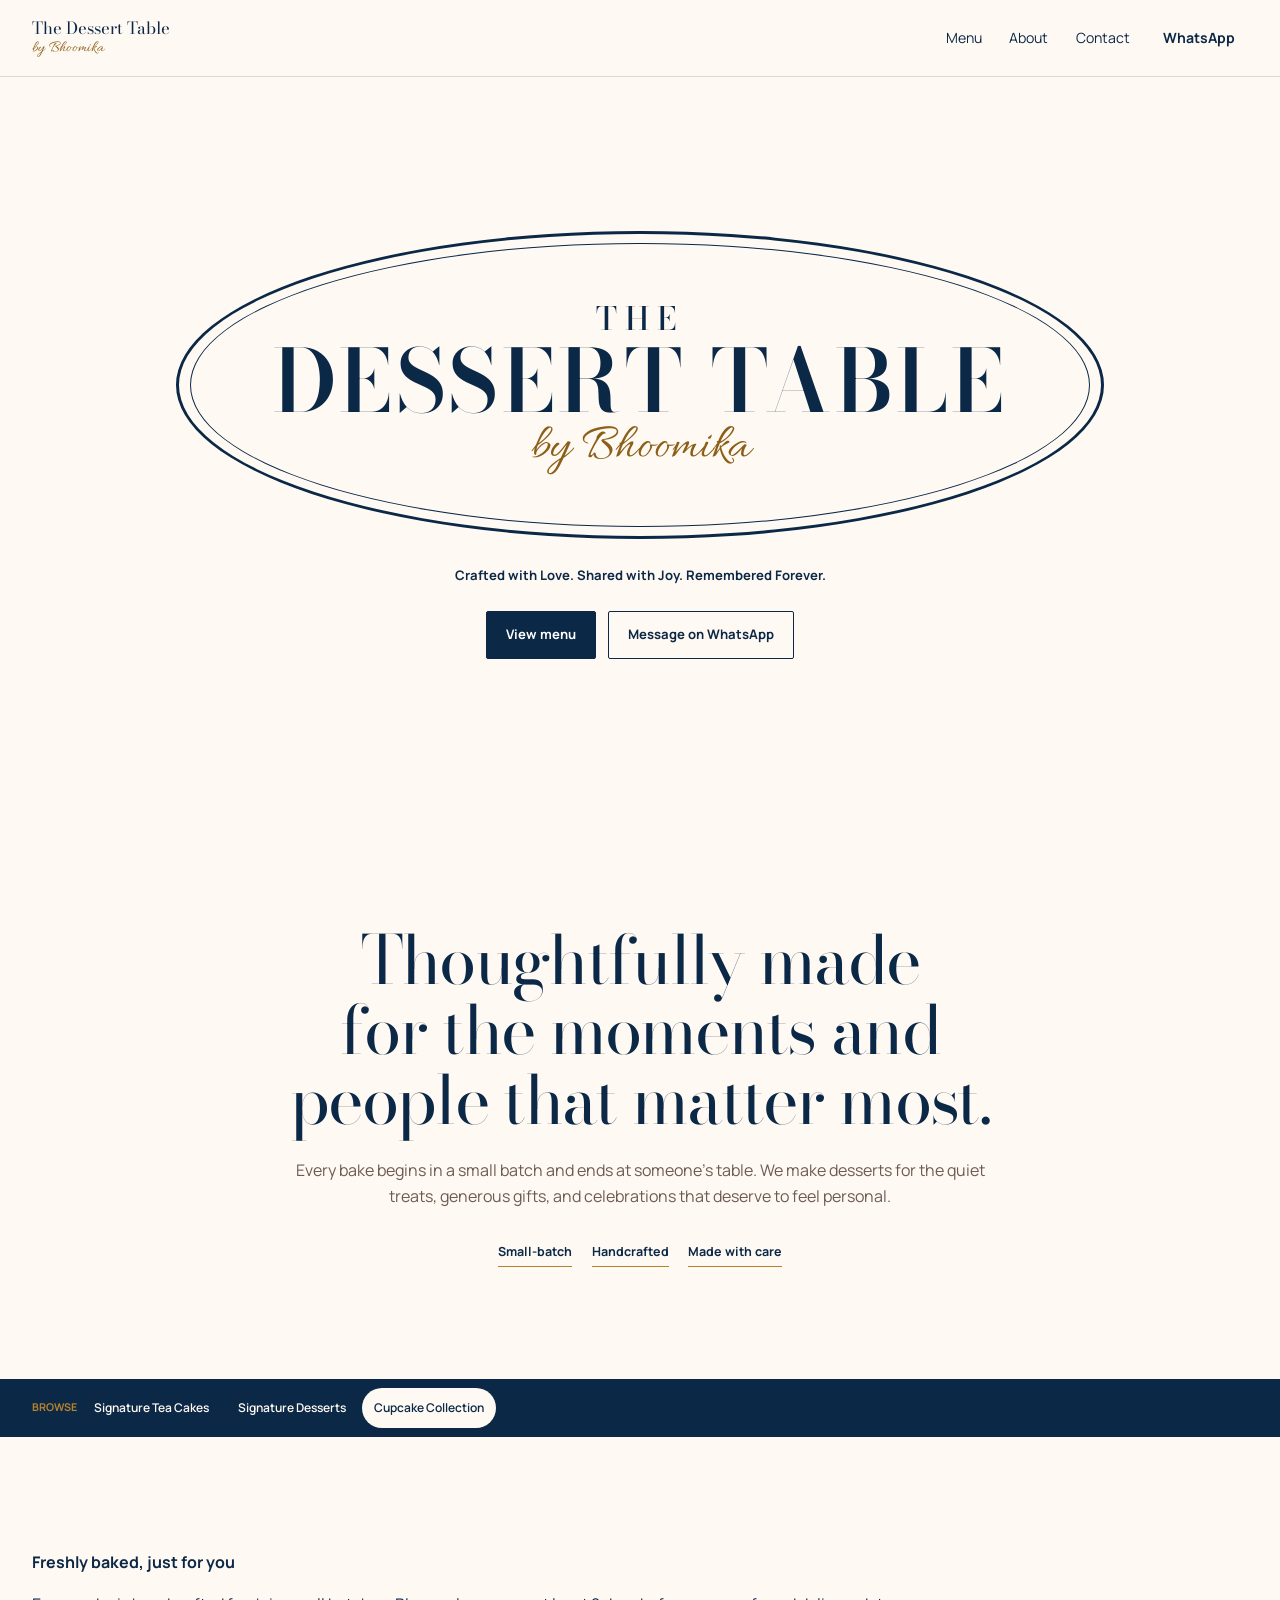
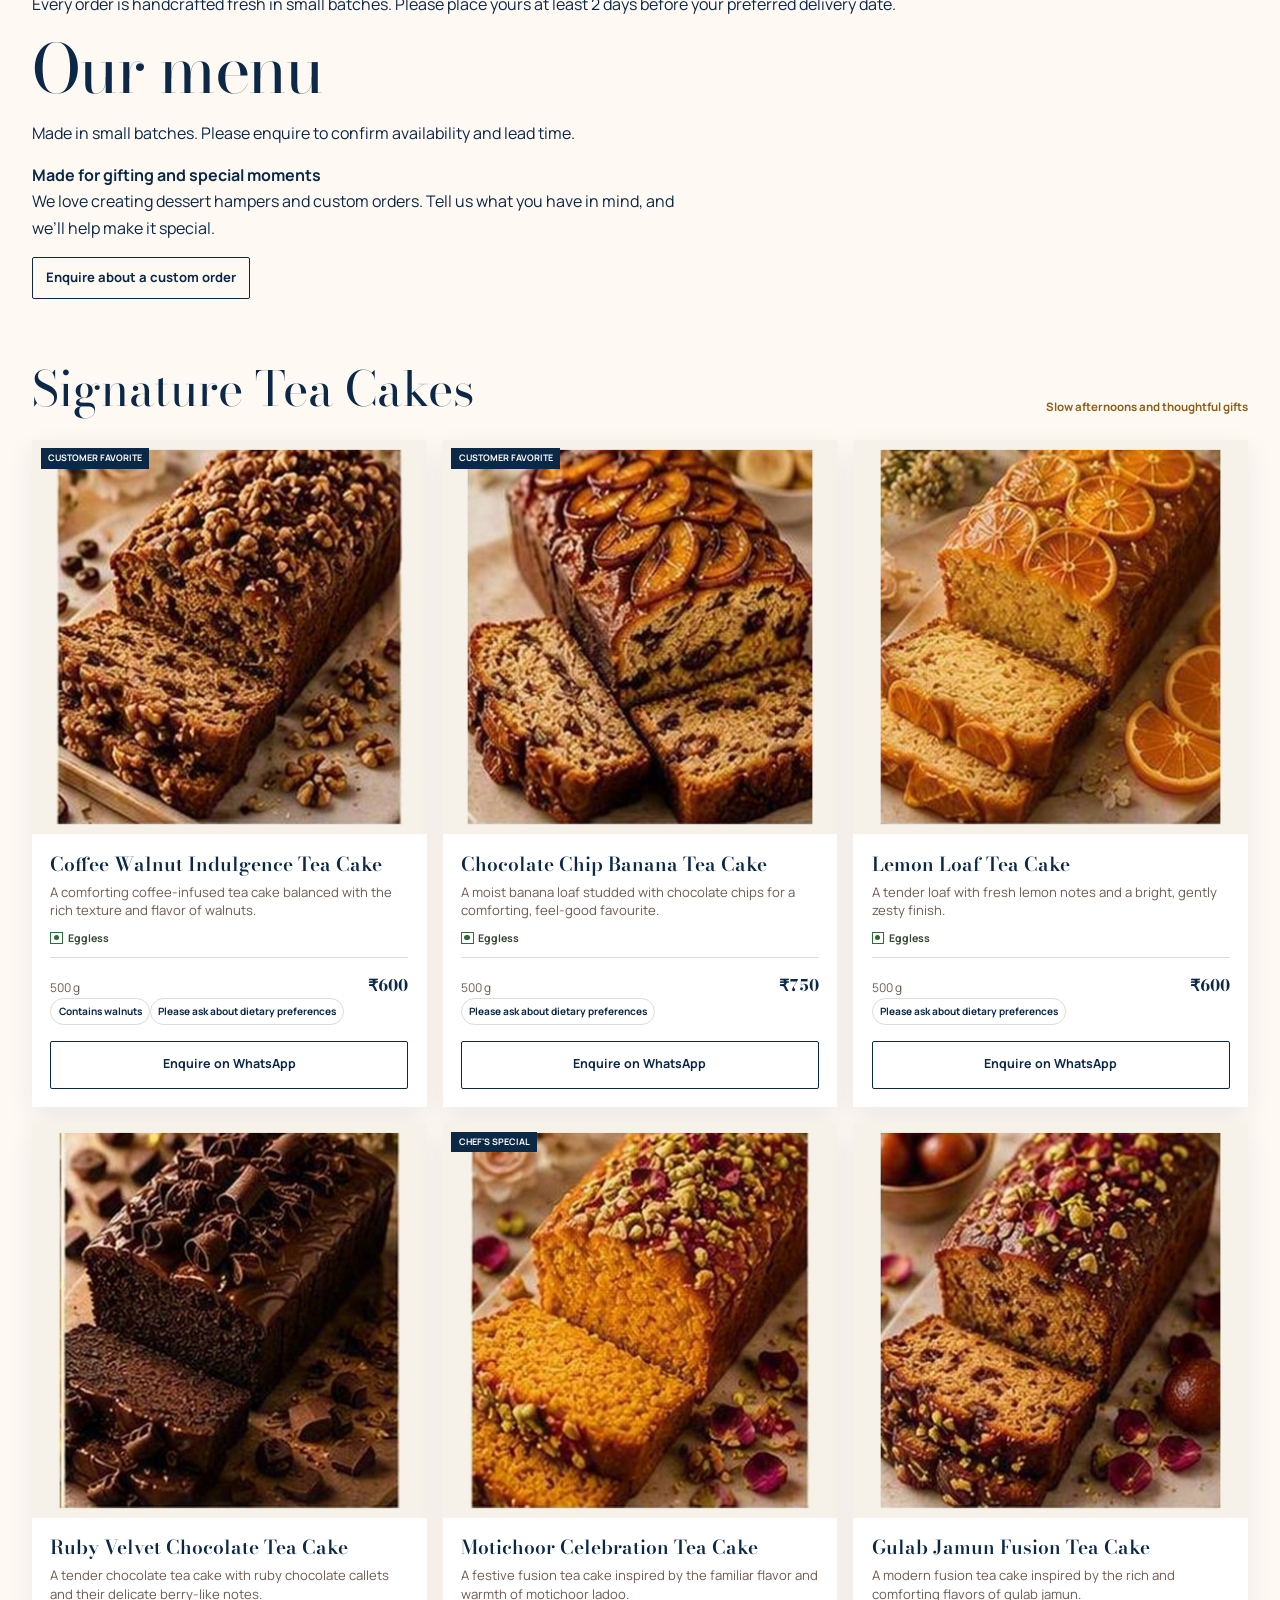
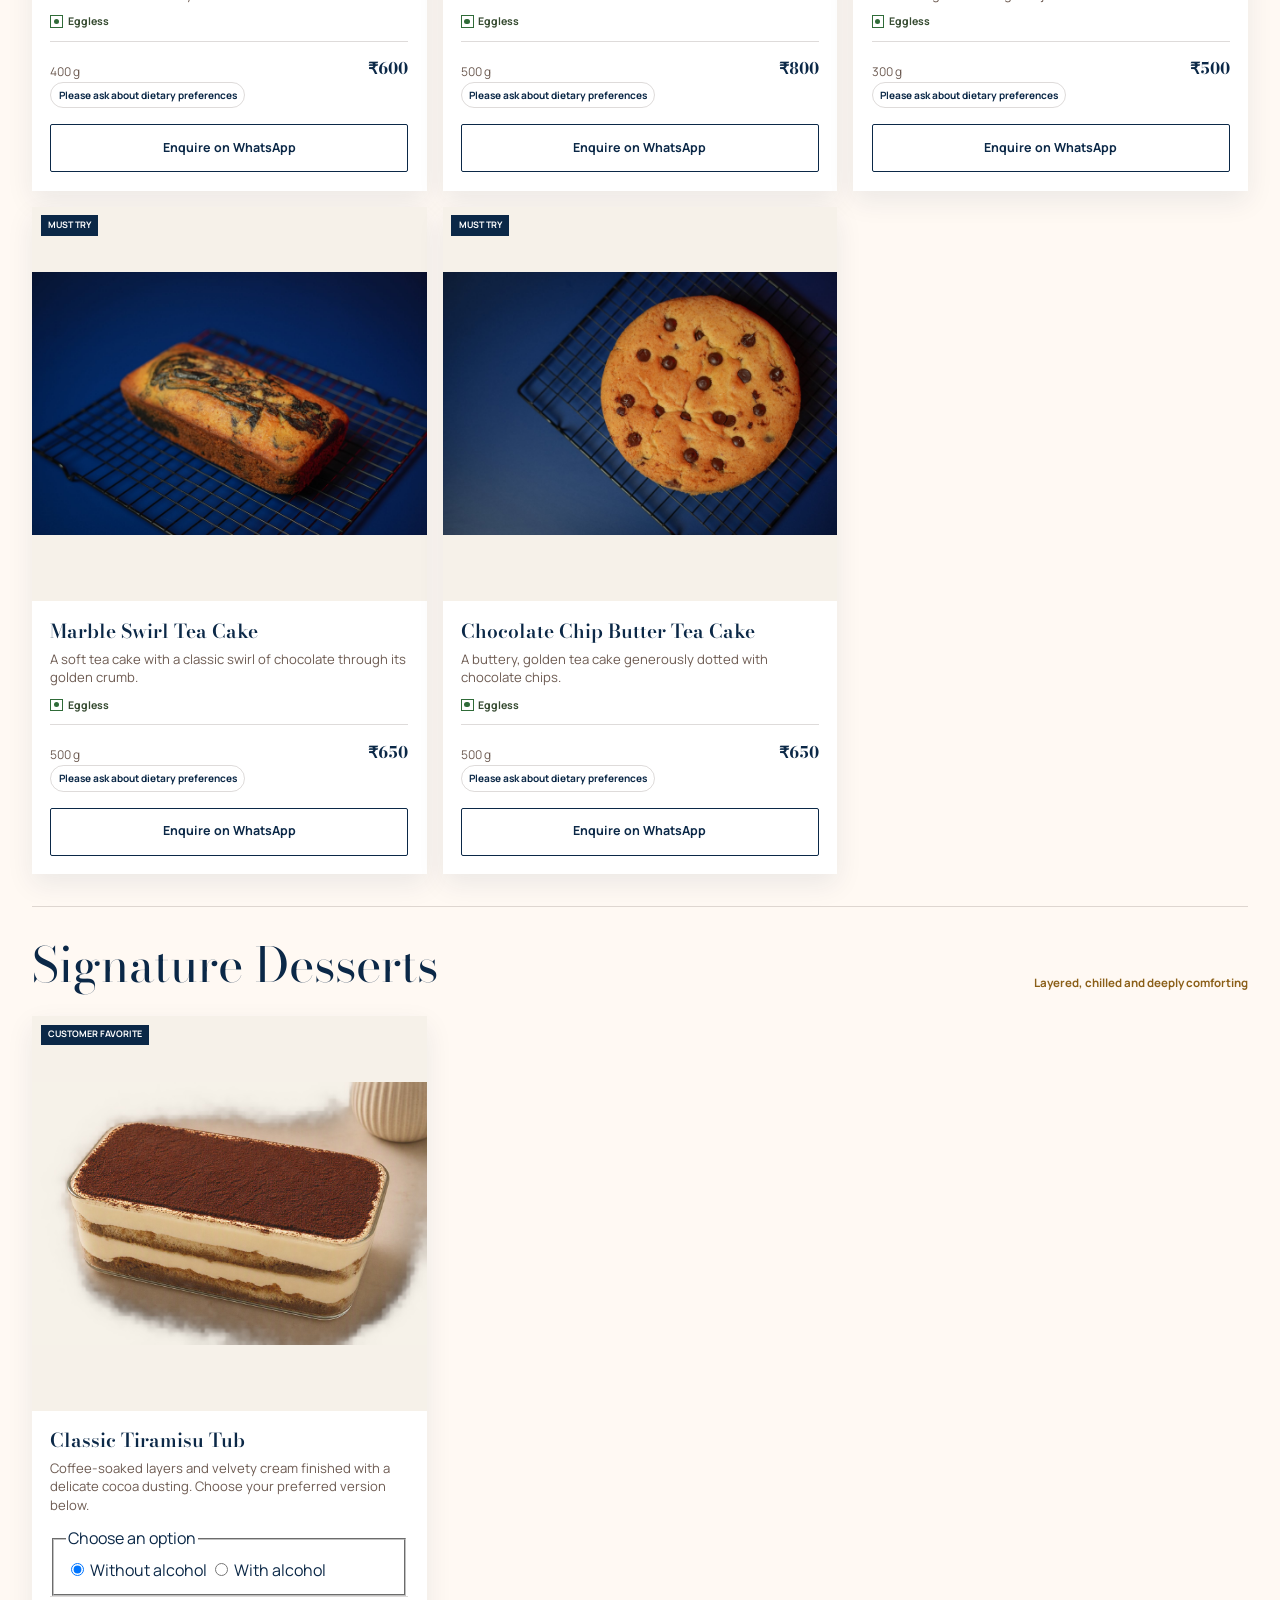
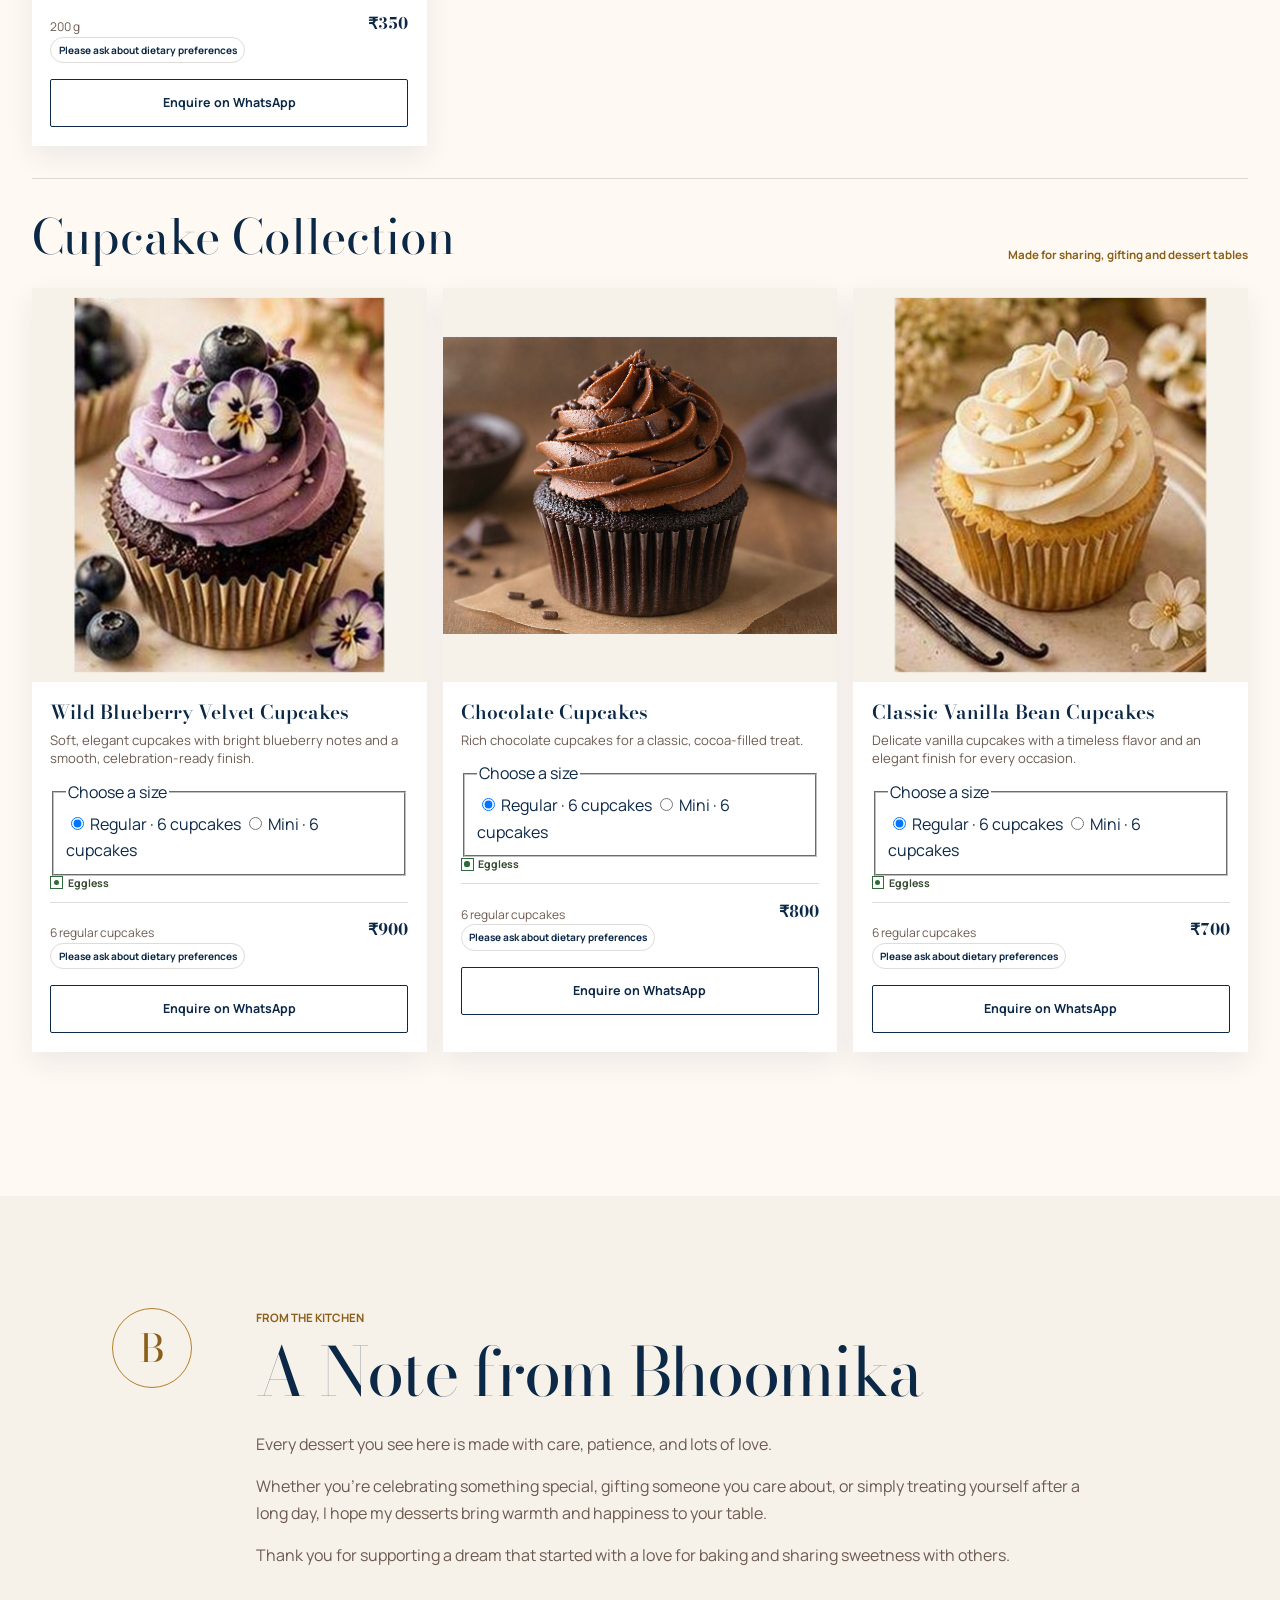
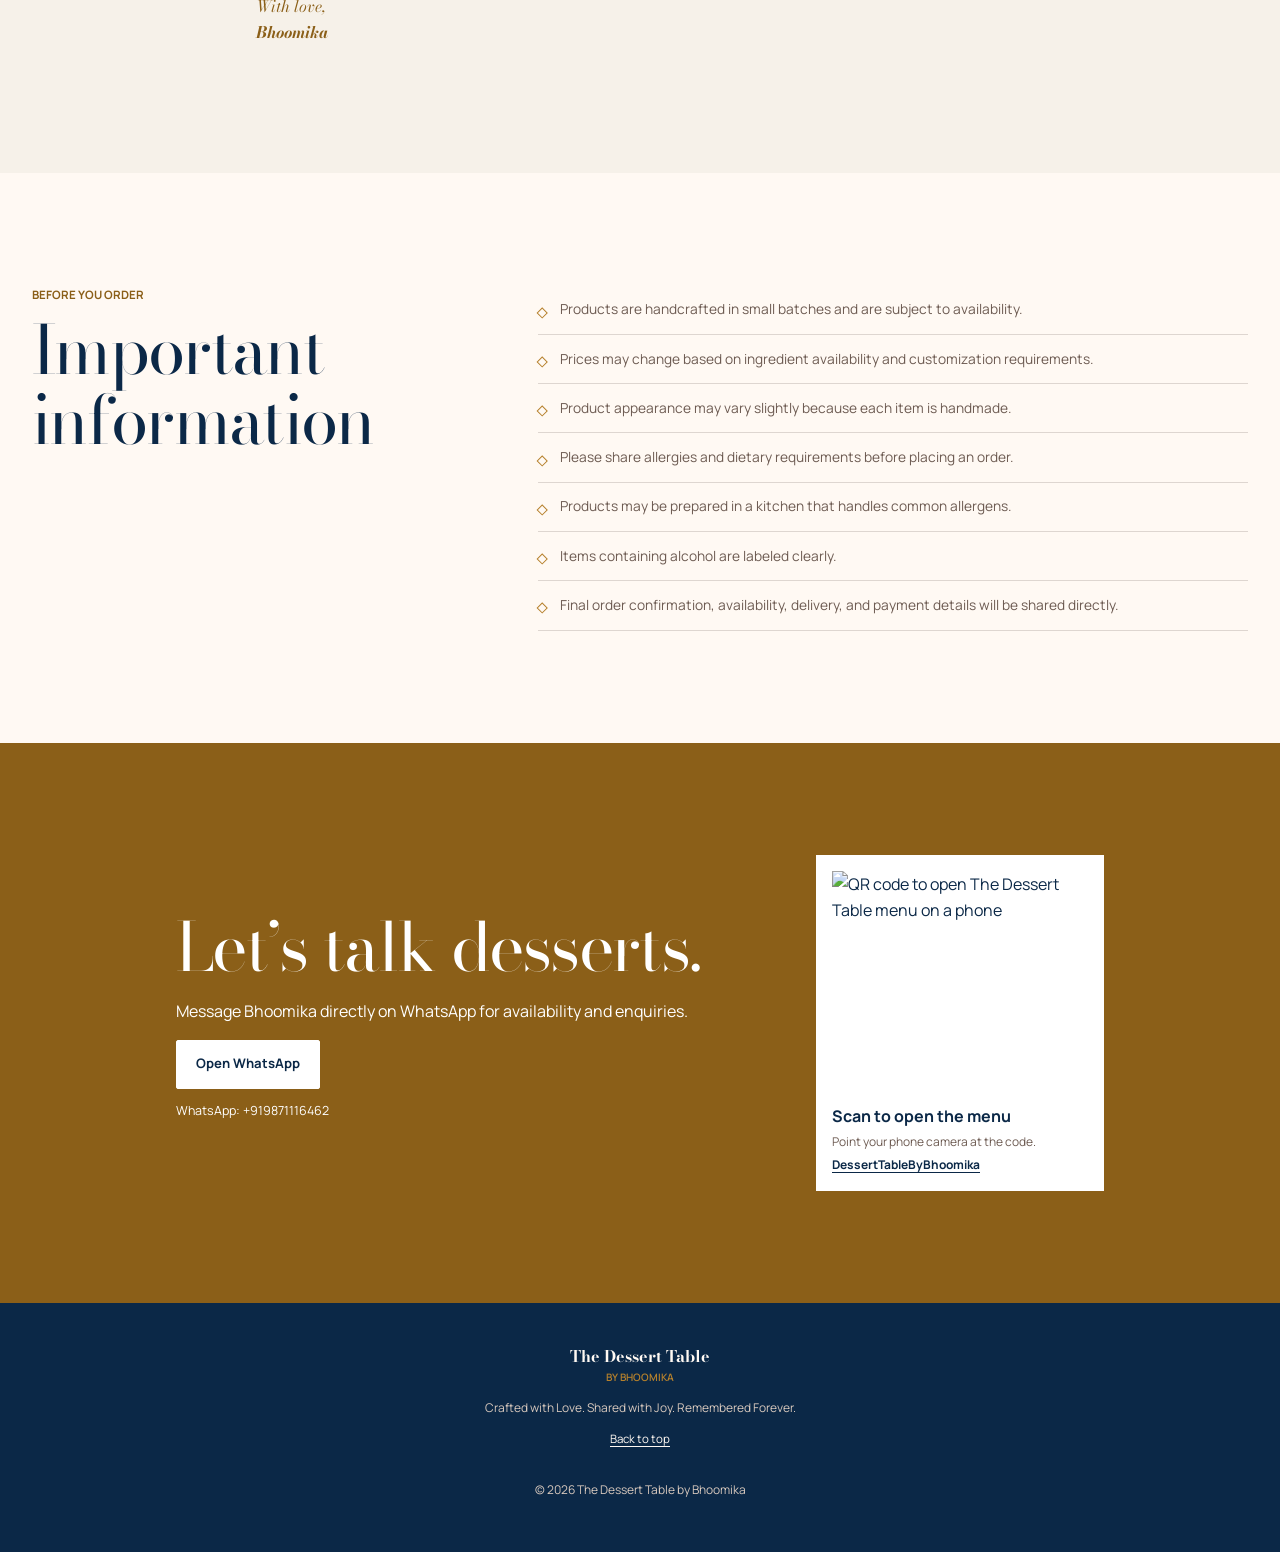
==== commit cf7e3372: "Update chocolate cupcake listing Replace the placeholder with variant-specific product photos and si" ====
--- a/index.html
+++ b/index.html
@@ -21,7 +21,7 @@
   <link rel="preconnect" href="https://fonts.gstatic.com" crossorigin>
   <link href="https://fonts.googleapis.com/css2?family=Allura&amp;family=Bodoni+Moda:opsz,wght@6..96,400;6..96,500;6..96,600&amp;family=Manrope:wght@400;500;600;700&amp;display=swap" rel="stylesheet">
   <link rel="stylesheet" href="styles.css?v=20261005a">
-  <script src="script.js?v=20261005a" defer></script>
+  <script src="script.js?v=20261005f" defer></script>
 </head>
 <body>
   <!--
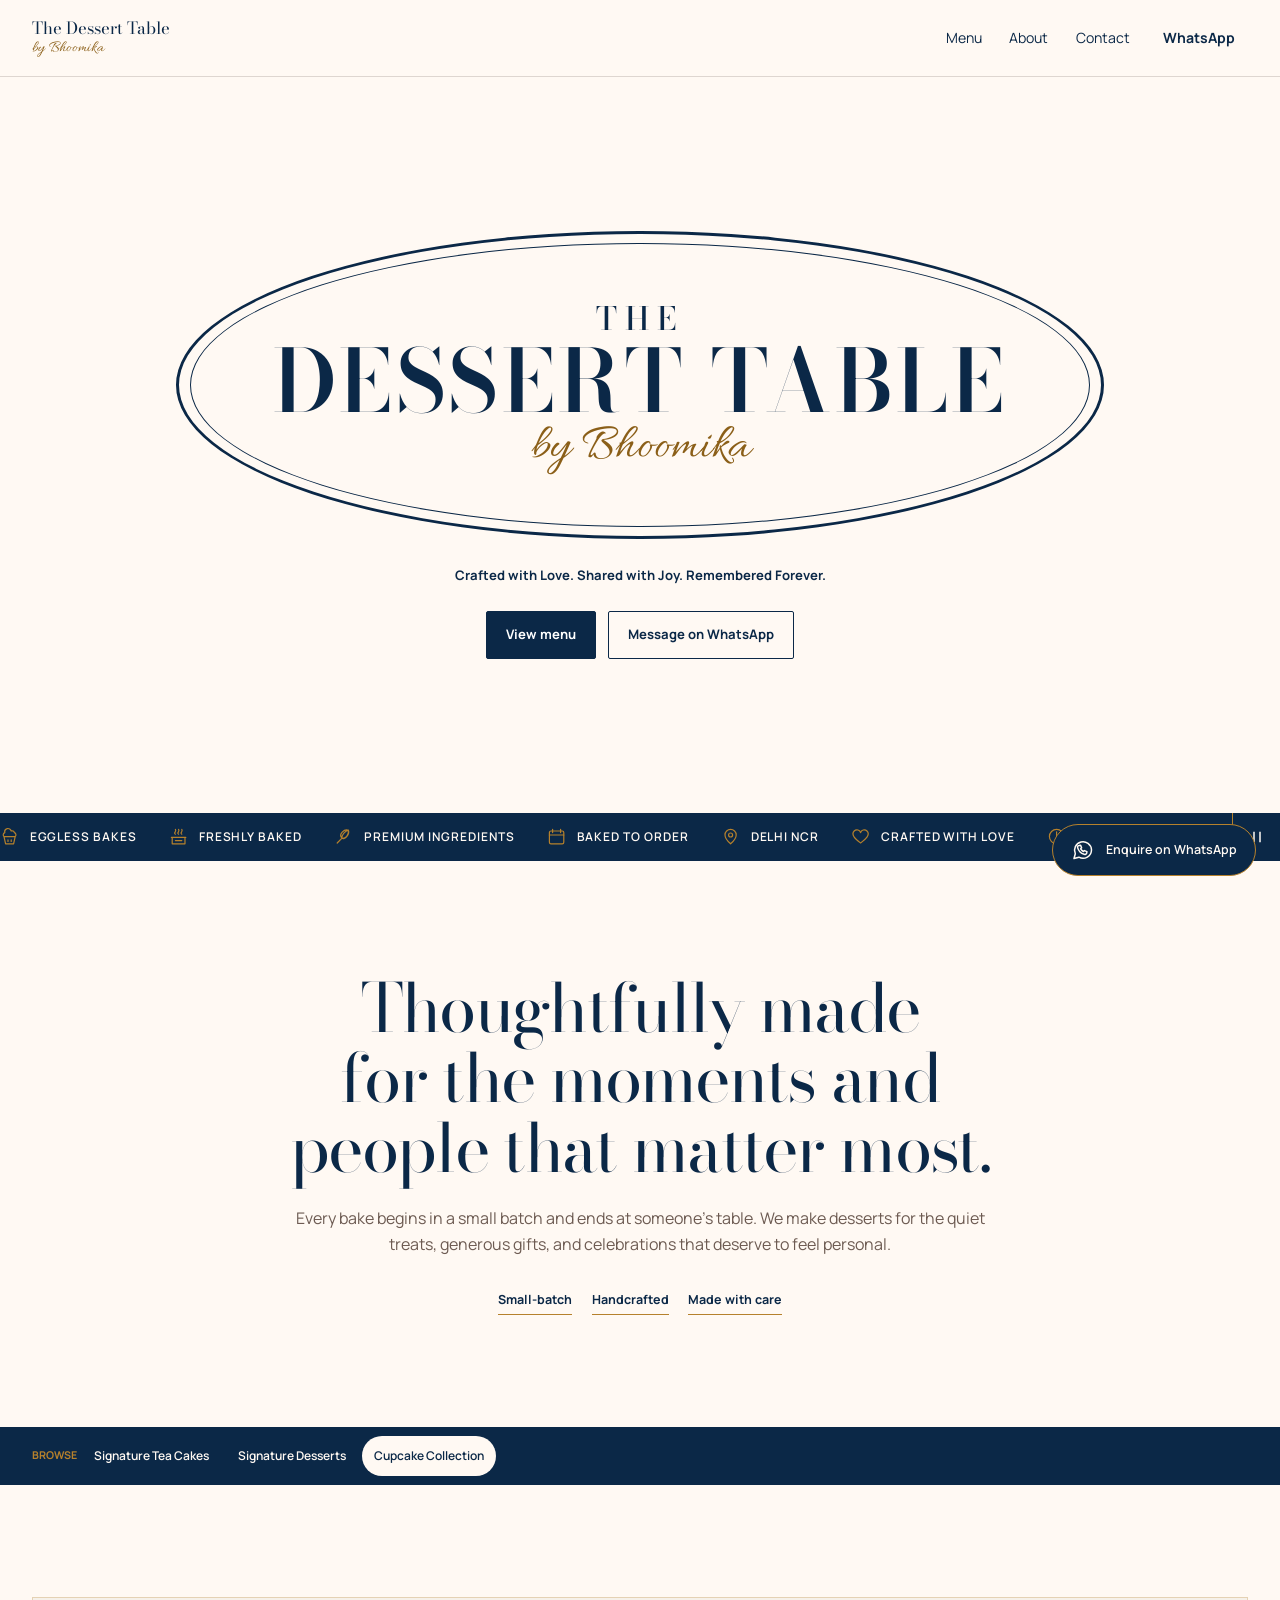
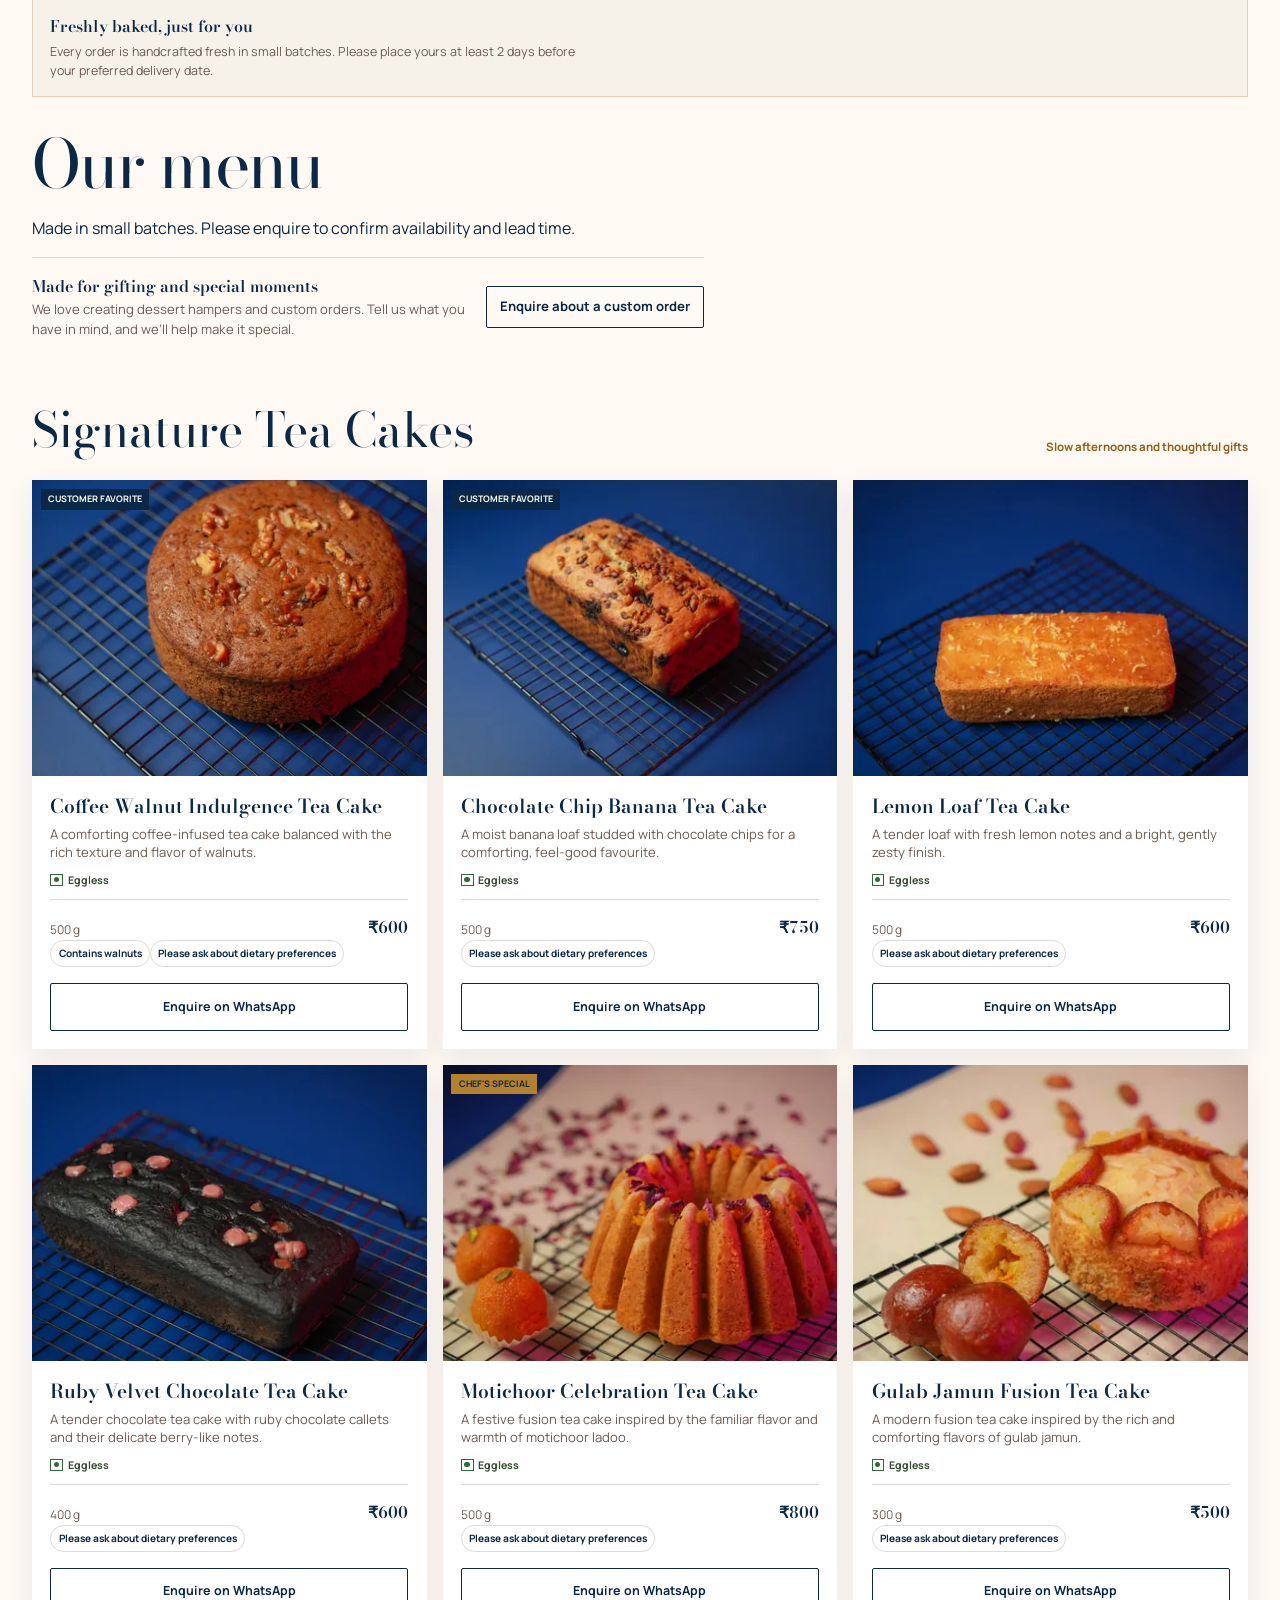
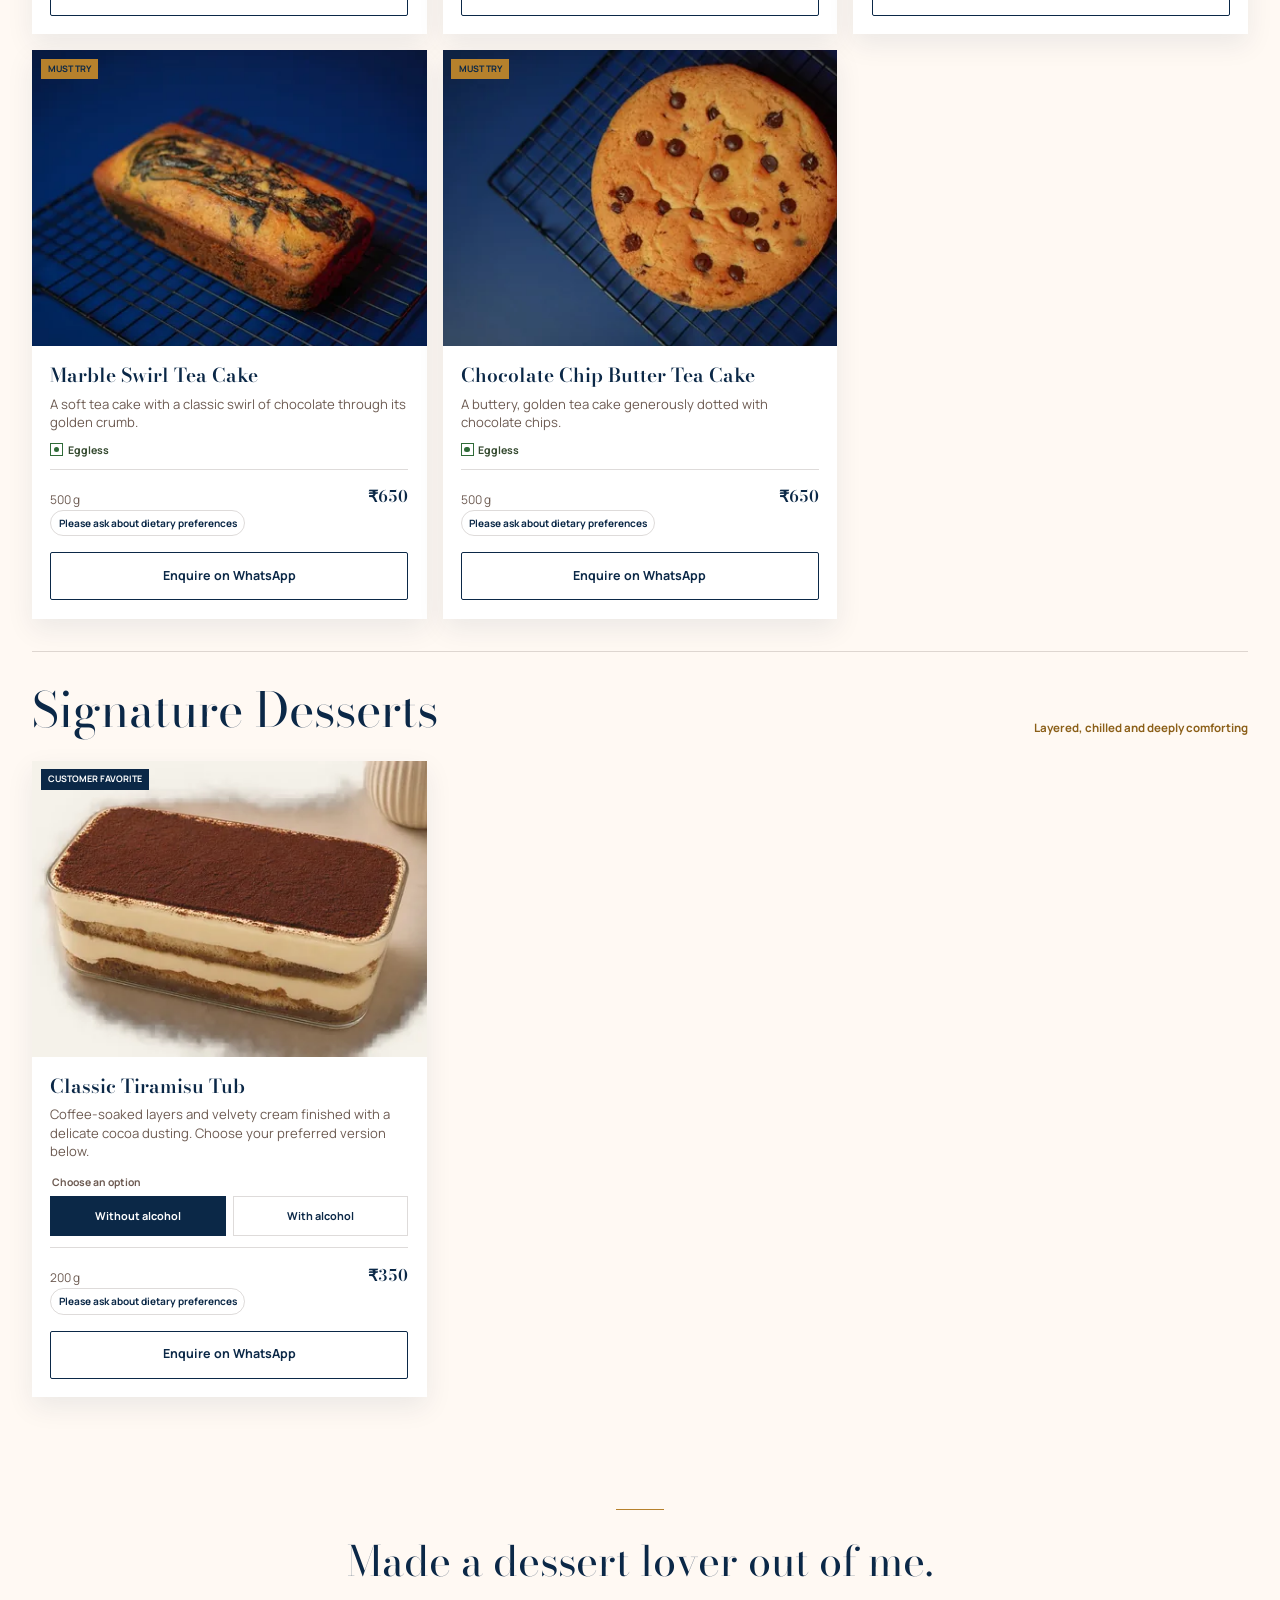
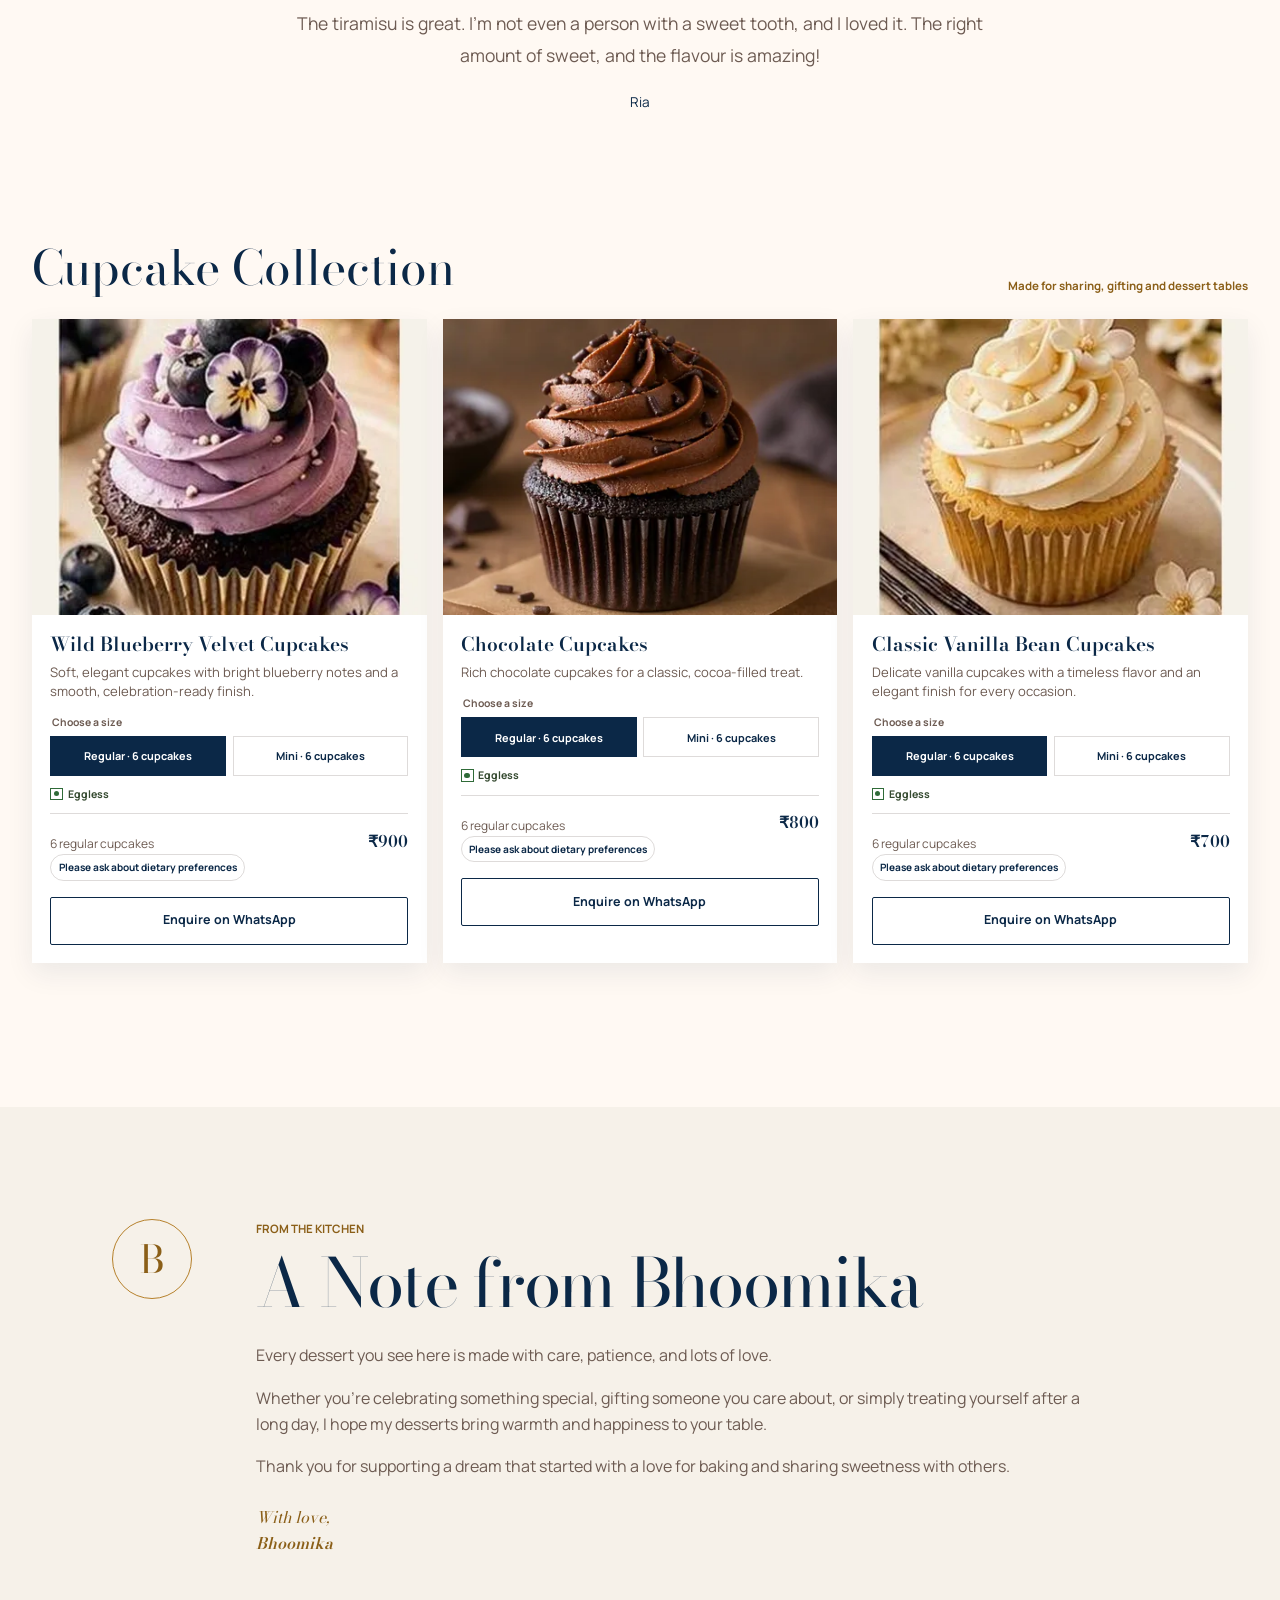
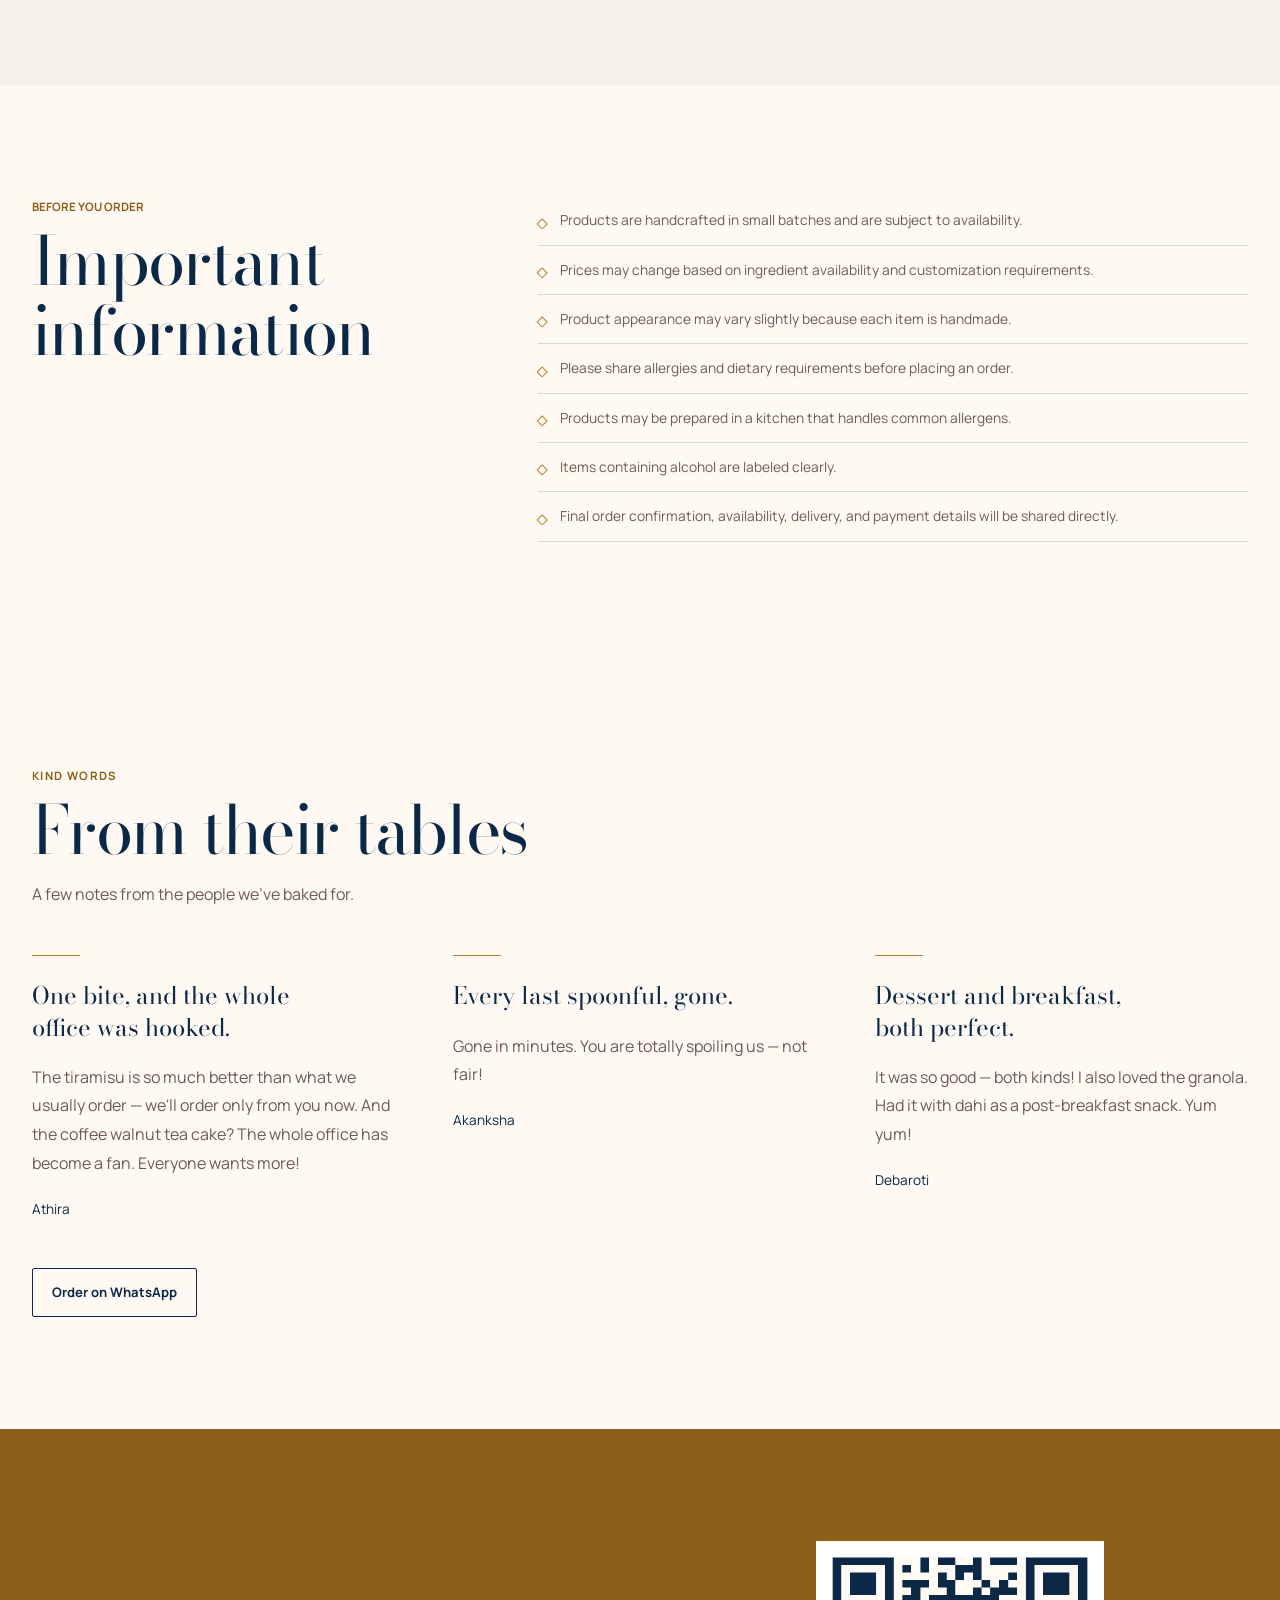
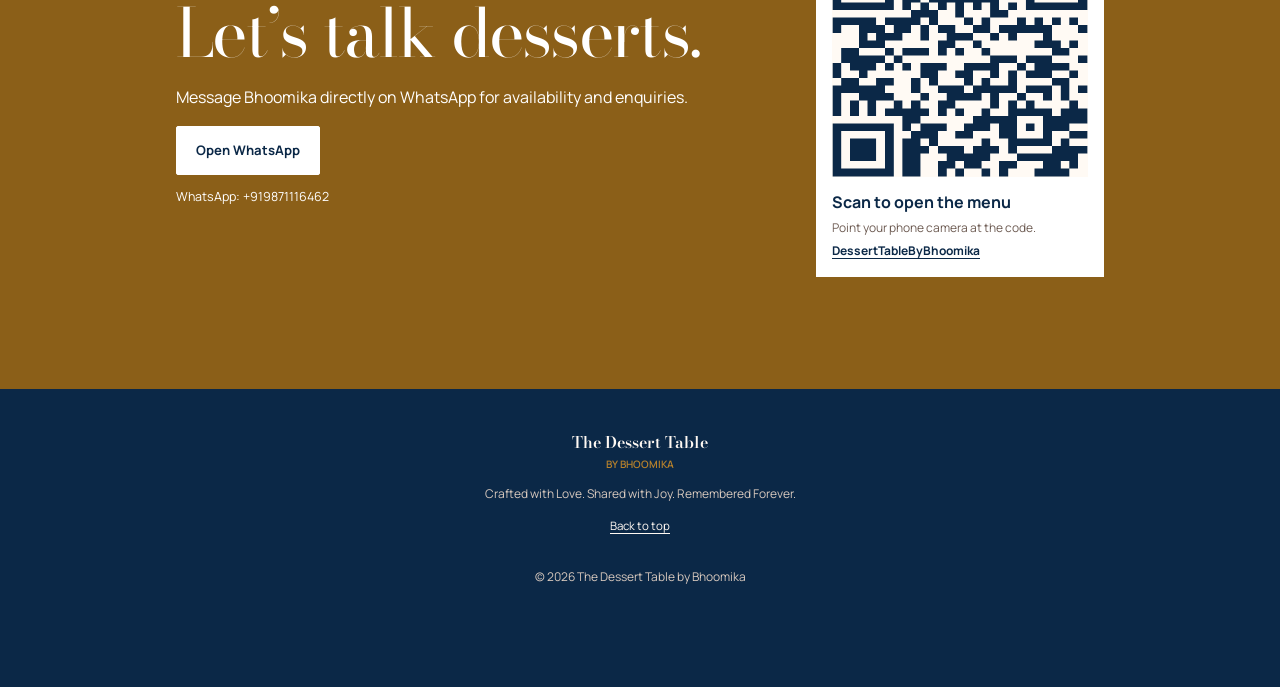
==== commit 8349581c: "Enhance bakery enquiries and optimize site loading Add the brand ticker, editorial testimonials, and" ====
--- a/index.html
+++ b/index.html
@@ -17,11 +17,10 @@
   <meta name="twitter:description" content="Handcrafted desserts, thoughtfully made for meaningful moments.">
   <meta name="twitter:image" content="assets/images/social/social-share-placeholder.svg">
   <link rel="icon" href="assets/icons/favicon.svg" type="image/svg+xml">
-  <link rel="preconnect" href="https://fonts.googleapis.com">
-  <link rel="preconnect" href="https://fonts.gstatic.com" crossorigin>
-  <link href="https://fonts.googleapis.com/css2?family=Allura&amp;family=Bodoni+Moda:opsz,wght@6..96,400;6..96,500;6..96,600&amp;family=Manrope:wght@400;500;600;700&amp;display=swap" rel="stylesheet">
-  <link rel="stylesheet" href="styles.css?v=20261005a">
-  <script src="script.js?v=20261005f" defer></script>
+  <link rel="preload" href="assets/fonts/bodoni-moda-latin.woff2" as="font" type="font/woff2" crossorigin>
+  <link rel="preload" href="assets/fonts/manrope-latin.woff2" as="font" type="font/woff2" crossorigin>
+  <link rel="stylesheet" href="styles.css?v=20261018c">
+  <script src="script.js?v=20261018c" defer></script>
 </head>
 <body>
   <!--
@@ -68,6 +67,26 @@
       </div>
     </section>
 
+    <div class="brand-ticker" role="region" aria-label="Our baking philosophy">
+      <div class="ticker-window">
+        <div class="ticker-track" data-ticker-track>
+          <ul class="ticker-sequence">
+            <li><svg class="ticker-icon" viewBox="0 0 24 24" aria-hidden="true" focusable="false"><path d="M5 12h14l-2 9H7Z M5 12a3 3 0 0 1 1-5 4 4 0 0 1 8-2 3 3 0 0 1 4 2 3 3 0 0 1 1 5 M10 16v2 M14 16v2"/></svg>Eggless bakes</li>
+            <li><svg class="ticker-icon" viewBox="0 0 24 24" aria-hidden="true" focusable="false"><path d="M4 13h16v8H4Z M3 13h18 M8 9c-3-2 2-3 0-6 M12 9c-3-2 2-3 0-6 M16 9c-3-2 2-3 0-6 M8 17h8"/></svg>Freshly baked</li>
+            <li><svg class="ticker-icon" viewBox="0 0 24 24" aria-hidden="true" focusable="false"><path d="m4 20 6-6 M10 14c-5-5 3-12 8-10 2 5-5 13-8 10Z M10 14c-1-4 4-9 8-10 M10 14c4 1 9-4 8-10"/></svg>Premium ingredients</li>
+            <li><svg class="ticker-icon" viewBox="0 0 24 24" aria-hidden="true" focusable="false"><rect x="3" y="5" width="18" height="16" rx="2"/><path d="M7 3v4 M17 3v4 M3 10h18 m5 5 3 3 5-5"/></svg>Baked to order</li>
+            <li><svg class="ticker-icon" viewBox="0 0 24 24" aria-hidden="true" focusable="false"><path d="M19 10c0 5-7 11-7 11S5 15 5 10a7 7 0 1 1 14 0Z"/><circle cx="12" cy="10" r="2.5"/></svg>Delhi NCR</li>
+            <li><svg class="ticker-icon" viewBox="0 0 24 24" aria-hidden="true" focusable="false"><path d="M20 5c-3-3-7-1-8 2-1-3-5-5-8-2-5 5 3 11 8 15 5-4 13-10 8-15Z"/></svg>Crafted with love</li>
+            <li><svg class="ticker-icon" viewBox="0 0 24 24" aria-hidden="true" focusable="false"><circle cx="12" cy="12" r="9"/><path d="M12 6v6l4 2"/></svg>Pre-order 2 days ahead</li>
+          </ul>
+        </div>
+      </div>
+      <button class="ticker-toggle" type="button" aria-label="Pause brand story movement" aria-pressed="false" data-ticker-toggle hidden>
+        <svg class="ticker-pause" viewBox="0 0 24 24" width="18" height="18" aria-hidden="true"><path d="M8 5v14M16 5v14" fill="none" stroke="currentColor" stroke-width="2"/></svg>
+        <svg class="ticker-play" viewBox="0 0 24 24" width="18" height="18" aria-hidden="true"><path d="m9 5 10 7-10 7Z" fill="none" stroke="currentColor" stroke-width="2" stroke-linejoin="round"/></svg>
+      </button>
+    </div>
+
     <section class="brand-intro section-shell" id="about" aria-labelledby="intro-title">
       <h2 id="intro-title">Thoughtfully made for the moments and people that matter most.</h2>
       <p>Every bake begins in a small batch and ends at someone’s table. We make desserts for the quiet treats, generous gifts, and celebrations that deserve to feel personal.</p>
@@ -135,6 +154,18 @@
       </ul>
     </section>
 
+    <section class="testimonials section-shell" aria-labelledby="testimonials-title" hidden data-testimonials>
+      <div class="testimonials-intro">
+        <p class="section-label">Kind words</p>
+        <h2 id="testimonials-title">From their tables</h2>
+        <p>A few notes from the people we've baked for.</p>
+      </div>
+      <div class="testimonial-grid" data-testimonial-grid></div>
+      <div class="testimonials-action">
+        <a class="button button-secondary" href="https://wa.me/919871116462" data-general-whatsapp>Order on WhatsApp</a>
+      </div>
+    </section>
+
     <section class="contact" id="contact" aria-labelledby="contact-title">
       <div class="contact-inner">
         <div class="contact-copy">
@@ -144,7 +175,7 @@
           <p class="whatsapp-number" data-whatsapp-display></p>
         </div>
         <div class="qr-panel">
-          <img src="https://api.qrserver.com/v1/create-qr-code/?size=440x440&amp;color=0b2847&amp;bgcolor=fffaf4&amp;data=https%3A%2F%2Fthedesserttablebybhoomika.com%2F" data-site-qr alt="QR code to open The Dessert Table menu on a phone" width="220" height="220">
+          <img src="assets/icons/menu-qr.png" alt="QR code to open The Dessert Table menu on a phone" width="220" height="220" loading="lazy" decoding="async">
           <div><strong>Scan to open the menu</strong><span>Point your phone camera at the code.</span><a class="menu-link" href="https://thedesserttablebybhoomika.com/">DessertTableByBhoomika</a></div>
         </div>
       </div>
@@ -158,6 +189,14 @@
     <p class="copyright">© <span data-current-year></span> The Dessert Table by Bhoomika</p>
   </footer>
 
+  <a class="whatsapp-float" href="https://wa.me/919871116462?text=Hi%20Bhoomika!%20I%20was%20looking%20through%20The%20Dessert%20Table%20and%20would%20love%20to%20enquire%20about%20an%20order." target="_blank" rel="noopener noreferrer" aria-label="Enquire on WhatsApp" data-general-whatsapp data-whatsapp-float>
+    <svg viewBox="0 0 24 24" width="24" height="24" fill="none" stroke="currentColor" stroke-width="1.5" stroke-linecap="round" stroke-linejoin="round" aria-hidden="true">
+      <path d="M20.5 11.7a8.5 8.5 0 0 1-12.6 7.5L3 20.5l1.3-4.7a8.5 8.5 0 1 1 16.2-4.1Z"/>
+      <path d="m8.1 7.5 1.5-.2 1 2.4-.9 1.1a8 8 0 0 0 2.7 2.7l1.1-.9 2.4 1-.2 1.5c-.2 1.2-1.5 1.5-2.6 1.2-3.4-1-5.4-3-6.4-6.4-.3-1.1 0-2.4 1.4-2.4Z"/>
+    </svg>
+    <span>Enquire on WhatsApp</span>
+  </a>
+
   <p class="sr-only" role="status" aria-live="polite" data-status></p>
 </body>
 </html>
--- a/styles.css
+++ b/styles.css
@@ -1,3 +1,25 @@
+@font-face {
+  font-family: "Bodoni Moda";
+  font-style: normal;
+  font-weight: 400 600;
+  font-display: swap;
+  src: url("assets/fonts/bodoni-moda-latin.woff2") format("woff2");
+}
+@font-face {
+  font-family: "Manrope";
+  font-style: normal;
+  font-weight: 400 700;
+  font-display: swap;
+  src: url("assets/fonts/manrope-latin.woff2") format("woff2");
+}
+@font-face {
+  font-family: "Allura";
+  font-style: normal;
+  font-weight: 400;
+  font-display: swap;
+  src: url("assets/fonts/allura-latin.woff2") format("woff2");
+}
+
 :root {
   --cream: #fff9f3;
   --rose: #b6812c;
@@ -60,6 +82,21 @@
 .tagline { margin: 1.6rem auto 0; font-size: .82rem; font-weight: 700; }
 .hero-actions { display: flex; flex-wrap: wrap; justify-content: center; gap: .75rem; margin-top: 1.5rem; }
 
+.brand-ticker { display: flex; align-items: center; min-height: 3rem; background: var(--espresso); color: var(--cream); }
+.ticker-window { flex: 1; min-width: 0; overflow: hidden; }
+.ticker-track { width: 100%; }
+.ticker-sequence { display: flex; flex-wrap: wrap; justify-content: center; gap: .8rem 2rem; margin: 0; padding: .8rem 1rem; list-style: none; }
+.ticker-sequence li { display: flex; align-items: center; gap: .65rem; white-space: nowrap; font-size: .75rem; font-weight: 600; letter-spacing: .08em; text-transform: uppercase; }
+.ticker-icon { flex: 0 0 auto; width: 1.2rem; height: 1.2rem; fill: none; stroke: var(--gold); stroke-width: 1.5; stroke-linecap: round; stroke-linejoin: round; }
+.ticker-track.is-animated { display: flex; width: max-content; animation: brand-story 60s linear infinite; }
+.is-animated .ticker-sequence { flex: 0 0 auto; min-width: calc(100vw - 3rem); flex-wrap: nowrap; justify-content: space-around; gap: 2rem; padding-inline: 0 2rem; }
+.ticker-track.is-paused, .ticker-track.is-out-of-view, .ticker-track.is-page-hidden, .brand-ticker:hover .ticker-track, .brand-ticker:focus-within .ticker-track { animation-play-state: paused; }
+.ticker-toggle { flex: 0 0 3rem; display: grid; place-items: center; width: 3rem; height: 3rem; padding: 0; border: 0; border-left: 1px solid var(--gold); background: var(--espresso); color: var(--cream); cursor: pointer; }
+.ticker-toggle[hidden], .ticker-play, .ticker-toggle[aria-pressed="true"] .ticker-pause { display: none; }
+.ticker-toggle[aria-pressed="true"] .ticker-play { display: block; }
+.ticker-toggle:focus-visible { outline-color: var(--cream); outline-offset: -5px; }
+@keyframes brand-story { to { transform: translateX(-50%); } }
+
 .section-shell { width: var(--page); margin-inline: auto; padding-block: 5rem; }
 .section-label { margin: 0 0 .65rem; color: var(--rose-dark); font-size: .72rem; font-weight: 700; text-transform: uppercase; }
 h2 { margin: 0; font: 400 clamp(2.1rem, 7vw, 4.2rem)/1.04 var(--font-display); letter-spacing: -.025em; text-wrap: balance; }
@@ -69,17 +106,32 @@
 .brand-values { display: flex; flex-wrap: wrap; justify-content: center; gap: .5rem 1.2rem; margin-top: 2rem; }
 .brand-values span { padding-bottom: .2rem; border-bottom: 1px solid var(--gold); font-size: .78rem; font-weight: 700; }
 
-.product-card { position: relative; display: grid; grid-template-columns: minmax(8rem, 42%) 1fr; min-width: 0; min-height: 13rem; background: var(--white); overflow: hidden; box-shadow: 0 10px 26px rgba(11, 40, 71, .08); }
-.product-card:hover .product-image img { transform: scale(1.025); }
+.product-card { position: relative; display: flex; min-width: 0; flex-direction: column; background: var(--white); overflow: hidden; box-shadow: 0 10px 26px rgba(11, 40, 71, .08); }
 .product-card.is-unavailable { opacity: .7; }
-.product-image { position: relative; min-height: 100%; overflow: hidden; background: var(--beige); }
-.product-image img { width: 100%; height: 100%; object-fit: contain; background: var(--beige); transition: transform .45s ease; }
+.product-image { position: relative; flex: 0 0 auto; aspect-ratio: 4 / 3; overflow: hidden; background: var(--beige); }
+.product-image picture { display: block; width: 100%; height: 100%; }
+.product-image img { width: 100%; height: 100%; object-fit: cover; object-position: var(--product-image-position, center); transform: scale(var(--product-image-scale, 1.1)); background: var(--beige); transition: transform .45s ease; }
+.product-card:hover .product-image img { transform: scale(calc(var(--product-image-scale, 1.1) * 1.025)); }
+.product-card[data-product-id="coffee-walnut-tea-cake"] { --product-image-position: center 68%; --product-image-scale: 1.04; }
+.product-card[data-product-id="tiramisu-tub"] { --product-image-position: center; --product-image-scale: 1; }
+.product-card[data-product-id="gulab-jamun-tea-cake"] { --product-image-position: 62% 56%; --product-image-scale: 1.2; }
+.product-card[data-product-id="motichoor-tea-cake"] { --product-image-position: 62% 52%; --product-image-scale: 1.12; }
+.product-card[data-product-id="marble-tea-cake"] { --product-image-position: 53% 48%; --product-image-scale: 1.1; }
+.product-card[data-product-id="chocolate-chip-tea-cake"] { --product-image-position: 57% 52%; --product-image-scale: 1.1; }
 .badge { position: absolute; z-index: 2; top: .55rem; left: .55rem; max-width: calc(100% - 1.1rem); padding: .3rem .45rem; background: var(--espresso); color: var(--white); font-size: .56rem; font-weight: 700; line-height: 1.2; text-transform: uppercase; }
-.badge[data-badge="Chef's Recommendation"] { background: var(--gold); color: var(--espresso); }
+.badge[data-badge="Chef's Recommendation"], .badge[data-badge="Chef's Special"], .badge[data-badge="Must Try"] { background: var(--gold); color: var(--espresso); }
 .badge[data-badge="Currently Unavailable"] { background: var(--muted); }
 .product-body { min-width: 0; display: flex; flex-direction: column; padding: .9rem; }
 .product-title { margin: 0; font: 600 1.05rem/1.2 var(--font-display); }
 .product-description { display: -webkit-box; margin: .45rem 0 .7rem; overflow: hidden; color: var(--muted); font-size: .72rem; line-height: 1.4; -webkit-box-orient: vertical; -webkit-line-clamp: 3; }
+.product-variants { min-width: 0; margin: .15rem 0 .7rem; padding: 0; border: 0; }
+.product-variants legend { margin-bottom: .3rem; color: var(--muted); font-size: .65rem; font-weight: 700; }
+.variant-options { display: grid; grid-template-columns: repeat(2, minmax(0, 1fr)); gap: .4rem; }
+.variant-choice { position: relative; min-width: 0; cursor: pointer; }
+.variant-choice input { position: absolute; width: 1px; height: 1px; opacity: 0; }
+.variant-choice span { min-height: 2.5rem; display: grid; place-items: center; padding: .4rem .5rem; border: 1px solid var(--line); color: var(--espresso); font-size: .68rem; font-weight: 700; line-height: 1.2; text-align: center; transition: background .2s ease, color .2s ease, border-color .2s ease; }
+.variant-choice input:checked + span { border-color: var(--espresso); background: var(--espresso); color: var(--white); }
+.variant-choice input:focus-visible + span { outline: 3px solid var(--rose-dark); outline-offset: 3px; }
 .dietary-availability { display: flex; flex-wrap: wrap; gap: .35rem .65rem; margin: 0 0 .75rem; color: #364b31; font-size: .66rem; font-weight: 700; line-height: 1.35; }
 .dietary-availability span { display: inline-flex; align-items: center; gap: .3rem; }
 .dietary-symbol { width: .78rem; height: .78rem; display: inline-block; flex: 0 0 auto; border: 1.5px solid #9b2c2c; }
@@ -101,20 +153,20 @@
 .category-nav a { min-height: 2.5rem; display: inline-flex; align-items: center; padding: .45rem .75rem; border-radius: 999px; color: var(--cream); font-size: .75rem; font-weight: 600; text-decoration: none; white-space: nowrap; }
 .category-nav a[aria-current="true"] { background: var(--cream); color: var(--espresso); }
 
-.photo-notice { position: relative; display: grid; grid-template-columns: 1fr auto; gap: 1rem; align-items: start; margin-bottom: 2rem; padding: 1rem 1.1rem; background: var(--beige); box-shadow: inset 0 0 0 1px rgba(182, 129, 44, .28); }
-.photo-notice[hidden] { display: none; }
-.photo-notice-copy { display: grid; gap: .25rem; }
-.photo-notice strong { font-family: var(--font-display); font-size: 1rem; }
-.photo-notice p { max-width: 68ch; margin: 0; color: var(--muted); font-size: .78rem; line-height: 1.5; }
-.photo-notice-close { width: 2.75rem; height: 2.75rem; display: grid; place-items: center; margin: -.35rem -.45rem 0 0; padding: 0; border: 0; background: transparent; color: var(--espresso); cursor: pointer; }
-.photo-notice-close:hover { background: rgba(182, 129, 44, .12); }
-.photo-notice-close svg { width: 1.15rem; height: 1.15rem; fill: none; stroke: currentColor; stroke-linecap: round; stroke-width: 1.75; }
+.order-notice { margin-bottom: 2rem; padding: 1rem 1.1rem; background: var(--beige); box-shadow: inset 0 0 0 1px rgba(182, 129, 44, .28); }
+.order-notice-copy { display: grid; gap: .25rem; }
+.order-notice strong { font-family: var(--font-display); font-size: 1rem; }
+.order-notice p { max-width: 68ch; margin: 0; color: var(--muted); font-size: .78rem; line-height: 1.5; }
 
 .menu-heading { max-width: 42rem; margin-bottom: 2rem; }
 .menu-heading > p:last-child { color: var(--muted); }
 .menu-heading .dietary-note { max-width: 44rem; display: grid; grid-template-columns: auto 1fr; gap: .1rem .55rem; align-items: center; margin-top: 1.25rem; padding: .85rem 1rem; background: var(--beige); color: var(--espresso); font-size: .82rem; line-height: 1.5; }
 .dietary-note .dietary-symbol { grid-row: 1; }
 .dietary-note strong { margin-right: .2rem; }
+.custom-order-note { display: flex; flex-wrap: wrap; align-items: center; justify-content: space-between; gap: .9rem 1.25rem; margin-top: 1rem; padding-top: 1rem; border-top: 1px solid var(--line); }
+.custom-order-note p { flex: 1 1 18rem; margin: 0; color: var(--muted); font-size: .82rem; line-height: 1.55; }
+.custom-order-note p strong { color: var(--espresso); font-family: var(--font-display); font-size: 1rem; }
+.custom-order-note .button { flex: 0 0 auto; }
 .menu-category { padding-block: 2rem; scroll-margin-top: 9rem; }
 .menu-category + .menu-category { border-top: 1px solid var(--line); }
 .category-heading { display: grid; gap: .5rem; margin-bottom: 1.5rem; }
@@ -132,6 +184,30 @@
 .information ul { margin: 0; padding: 0; list-style: none; }
 .information li { position: relative; padding: .8rem 0 .8rem 1.4rem; border-bottom: 1px solid var(--line); color: var(--muted); font-size: .86rem; }
 .information li::before { content: ""; position: absolute; left: 0; top: 1.45rem; width: .4rem; height: .4rem; border: 1px solid var(--gold); transform: rotate(45deg); }
+
+.testimonial { min-width: 0; margin: 0; }
+.testimonial::before { content: ""; display: block; width: 3rem; height: 1px; margin-bottom: 1.5rem; background: var(--gold); }
+.testimonial h3 { max-width: 28ch; margin: 0; font: 400 1.5rem/1.3 var(--font-display); text-wrap: balance; }
+.testimonial blockquote { margin: 1.25rem 0; font-size: 1rem; line-height: 1.8; }
+.testimonial blockquote p { margin: 0; }
+.testimonial figcaption { font-size: .85rem; color: var(--espresso); }
+.testimonial-featured { max-width: 44rem; margin: 3rem auto 4rem; padding-block: 2rem; text-align: center; }
+.testimonial-featured::before { margin-inline: auto; }
+.testimonial-featured h3 { max-width: none; font-size: clamp(1.8rem, 4vw, 2.6rem); }
+.testimonial-featured blockquote { font-size: 1.1rem; }
+.testimonials[hidden] { display: none; }
+.testimonials-intro { max-width: 40rem; margin-bottom: 3rem; }
+.testimonials-intro .section-label { letter-spacing: .12em; }
+.testimonials-intro > p:last-child { color: var(--muted); }
+.testimonial-grid { display: grid; gap: 3rem; align-items: start; padding-right: 4rem; }
+.testimonials-action { margin-top: 3rem; }
+
+.whatsapp-float { position: fixed; right: 1rem; bottom: calc(1.25rem + env(safe-area-inset-bottom, 0px)); z-index: 45; display: inline-flex; align-items: center; justify-content: center; gap: .65rem; width: 3.5rem; height: 3.5rem; border: 1px solid var(--gold); border-radius: 999px; background: var(--espresso); color: var(--cream); text-decoration: none; transition: background .2s ease, color .2s ease; }
+.whatsapp-float svg { flex: 0 0 auto; }
+.whatsapp-float span { display: none; }
+.whatsapp-float:hover { background: var(--rose-dark); }
+.whatsapp-float.is-secondary { background: var(--cream); color: var(--espresso); }
+.whatsapp-float.is-secondary:hover { background: var(--beige); }
 
 .contact { padding: 5rem 1rem; background: var(--rose-dark); color: var(--white); }
 .contact-inner { width: min(100%, 58rem); margin: auto; display: grid; gap: 2.5rem; align-items: center; text-align: center; }
@@ -146,7 +222,7 @@
 .qr-panel span { color: var(--muted); font-size: .75rem; }
 .menu-link { color: var(--ink); font-size: .75rem; font-weight: 700; overflow-wrap: anywhere; }
 
-.site-footer { padding: 2.5rem max(1rem, calc((100vw - 76rem) / 2)); background: var(--espresso); color: var(--cream); text-align: center; }
+.site-footer { padding: 2.5rem max(1rem, calc((100vw - 76rem) / 2)) calc(5.5rem + env(safe-area-inset-bottom, 0px)); background: var(--espresso); color: var(--cream); text-align: center; }
 .footer-brand { display: flex; flex-direction: column; font-family: var(--font-display); }
 .footer-brand span { color: var(--gold); font: 600 .64rem/1.6 var(--font-body); text-transform: uppercase; }
 .site-footer > p { color: #d8c9be; font-size: .75rem; }
@@ -157,9 +233,11 @@
 
 @media (min-width: 42rem) {
   :root { --page: min(100% - 3rem, 76rem); }
+  .testimonial-grid { grid-template-columns: repeat(2, minmax(0, 1fr)); gap: 3rem 2.5rem; padding-right: 0; }
+  .whatsapp-float { right: 1.5rem; bottom: calc(1.5rem + env(safe-area-inset-bottom, 0px)); width: auto; height: auto; min-height: 3.25rem; padding: .75rem 1.15rem; font-size: .78rem; font-weight: 600; }
+  .whatsapp-float span { display: inline; }
   .product-grid { grid-template-columns: repeat(2, minmax(0, 1fr)); }
-  .product-card { display: flex; min-height: 0; flex-direction: column; }
-  .product-image { min-height: 0; flex: 0 0 auto; aspect-ratio: 1 / 1; }
+  .product-image { aspect-ratio: 4 / 3; }
   .product-card.has-placeholder .product-image { min-height: 5.5rem; height: 5.5rem; aspect-ratio: auto; }
   .product-card.has-placeholder .product-image img { object-fit: cover; object-position: center 46%; }
   .product-body { padding: 1.15rem; }
@@ -177,6 +255,7 @@
 }
 
 @media (min-width: 64rem) {
+  .testimonial-grid { grid-template-columns: repeat(3, minmax(0, 1fr)); gap: 3rem; }
   .nav-toggle { display: none; }
   .primary-nav { position: static; display: flex; align-items: center; gap: .9rem; padding: 0; border: 0; box-shadow: none; background: transparent; }
   .primary-nav a:not(.button), .text-action { min-height: 2.5rem; padding: .4rem; }
@@ -186,6 +265,9 @@
 }
 
 @media (prefers-reduced-motion: reduce) {
+  .ticker-track.is-animated { display: block; width: 100%; animation: none; transform: none; }
+  .is-animated .ticker-sequence { min-width: 0; flex-wrap: wrap; justify-content: center; gap: .8rem 1.5rem; padding: 1rem; }
+  .is-animated .ticker-duplicate, .ticker-toggle { display: none; }
   html { scroll-behavior: auto; }
   *, *::before, *::after { scroll-behavior: auto !important; transition-duration: .01ms !important; animation-duration: .01ms !important; animation-iteration-count: 1 !important; }
 }
@@ -195,7 +277,7 @@
   :root { --cream: #fff; --espresso: #000; --muted: #333; }
   * { box-shadow: none !important; }
   body { background: #fff; color: #000; font-size: 9pt; }
-  .announcement, .site-header, .hero, .brand-intro, .featured, .category-nav, .ordering, .founder-note, .contact, .site-footer, .product-action, .product-image, .badge { display: none !important; }
+  .announcement, .site-header, .hero, .brand-intro, .featured, .category-nav, .ordering, .founder-note, .contact, .site-footer, .product-action, .product-image, .badge, .brand-ticker, .testimonial-featured, .testimonials, .whatsapp-float { display: none !important; }
   .print-header { display: grid; gap: 2mm; margin-bottom: 8mm; padding-bottom: 5mm; border-bottom: .5pt solid #777; text-align: center; }
   .print-header strong { font: 18pt var(--font-display); }
   .section-shell { width: 100%; padding: 0; }
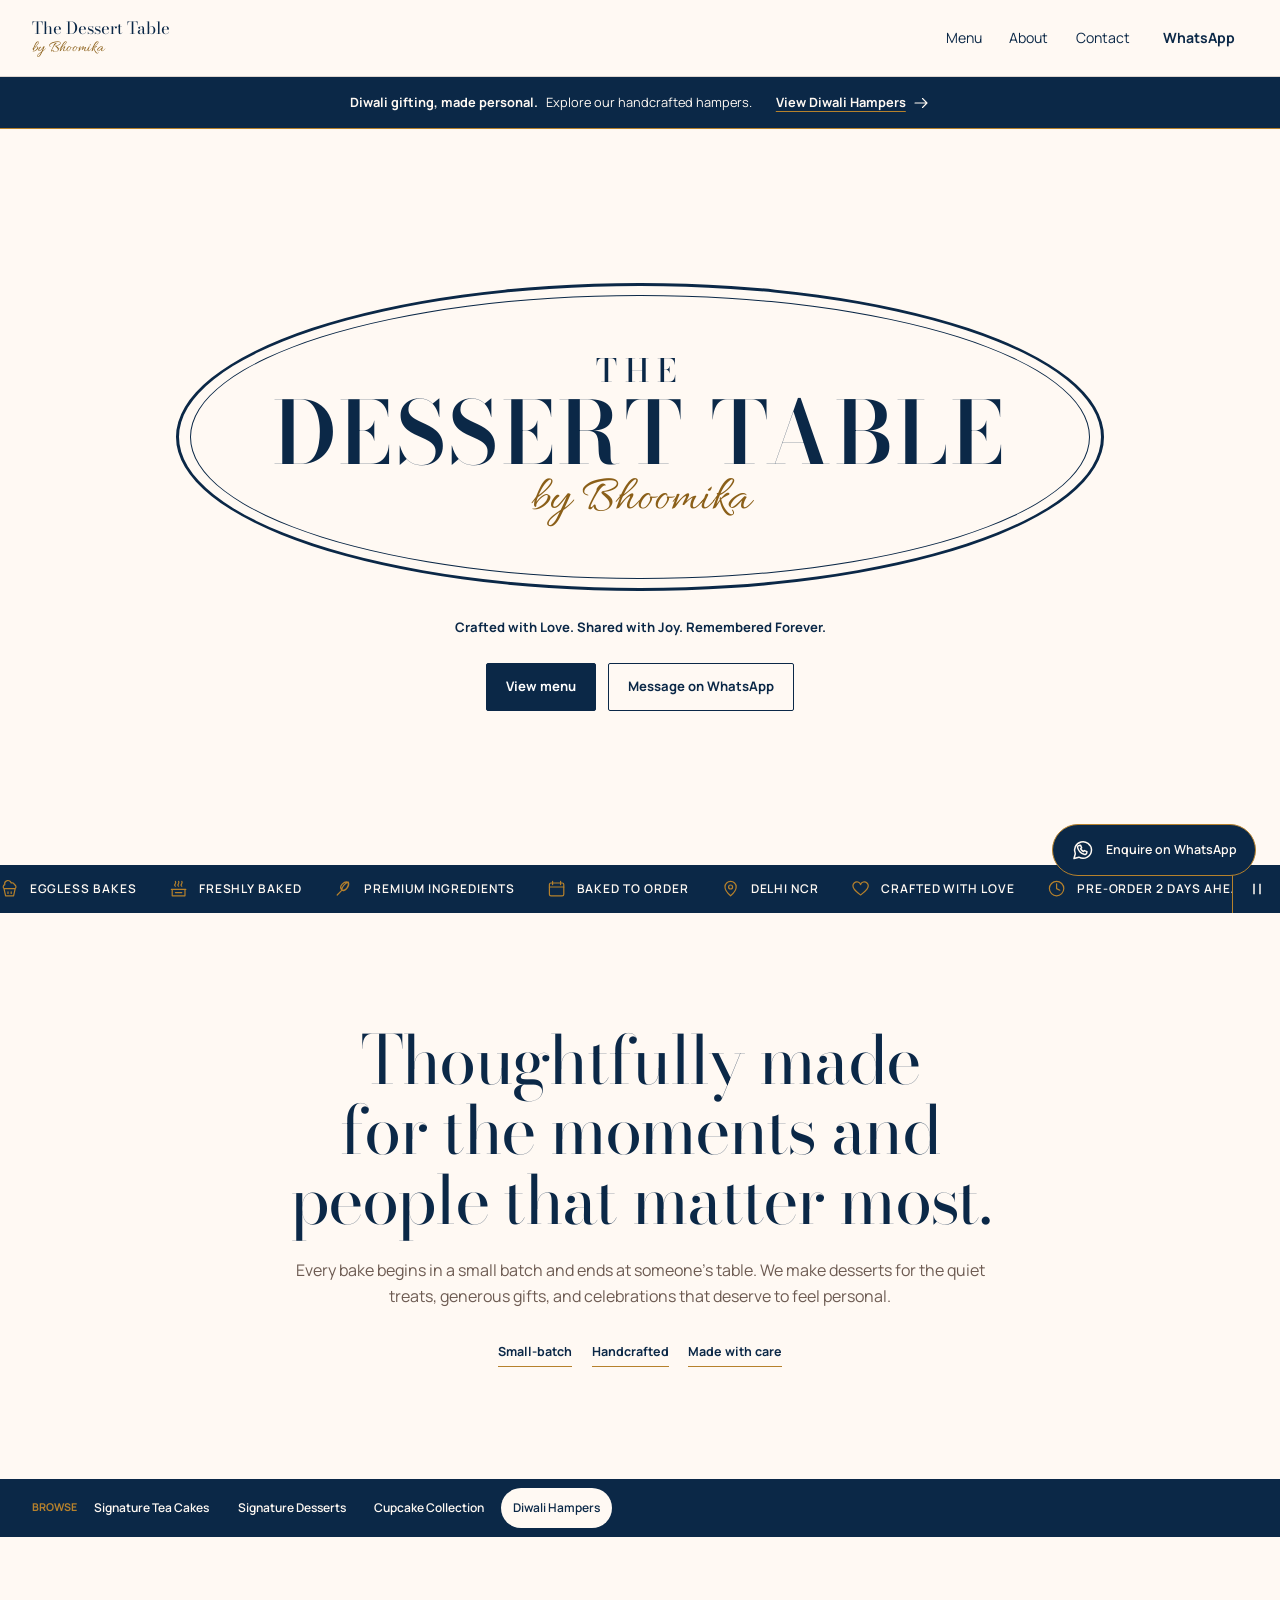
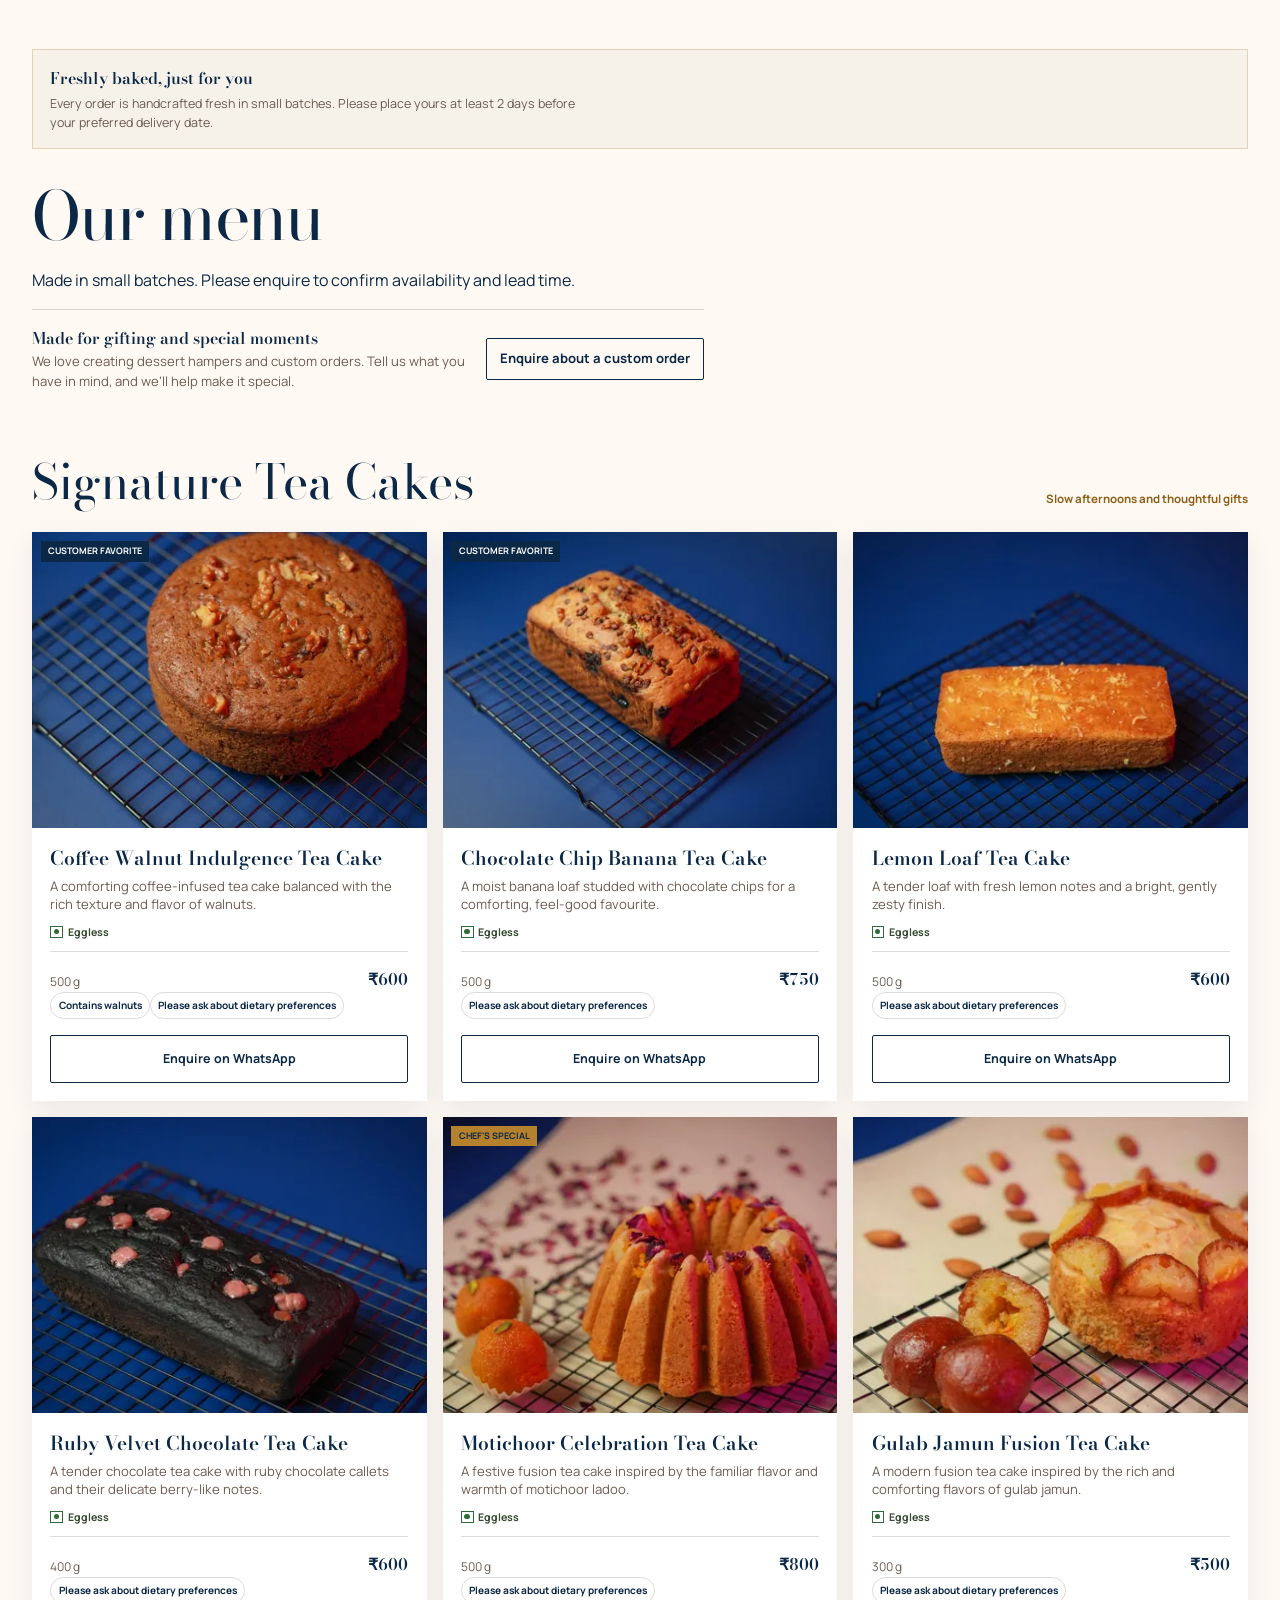
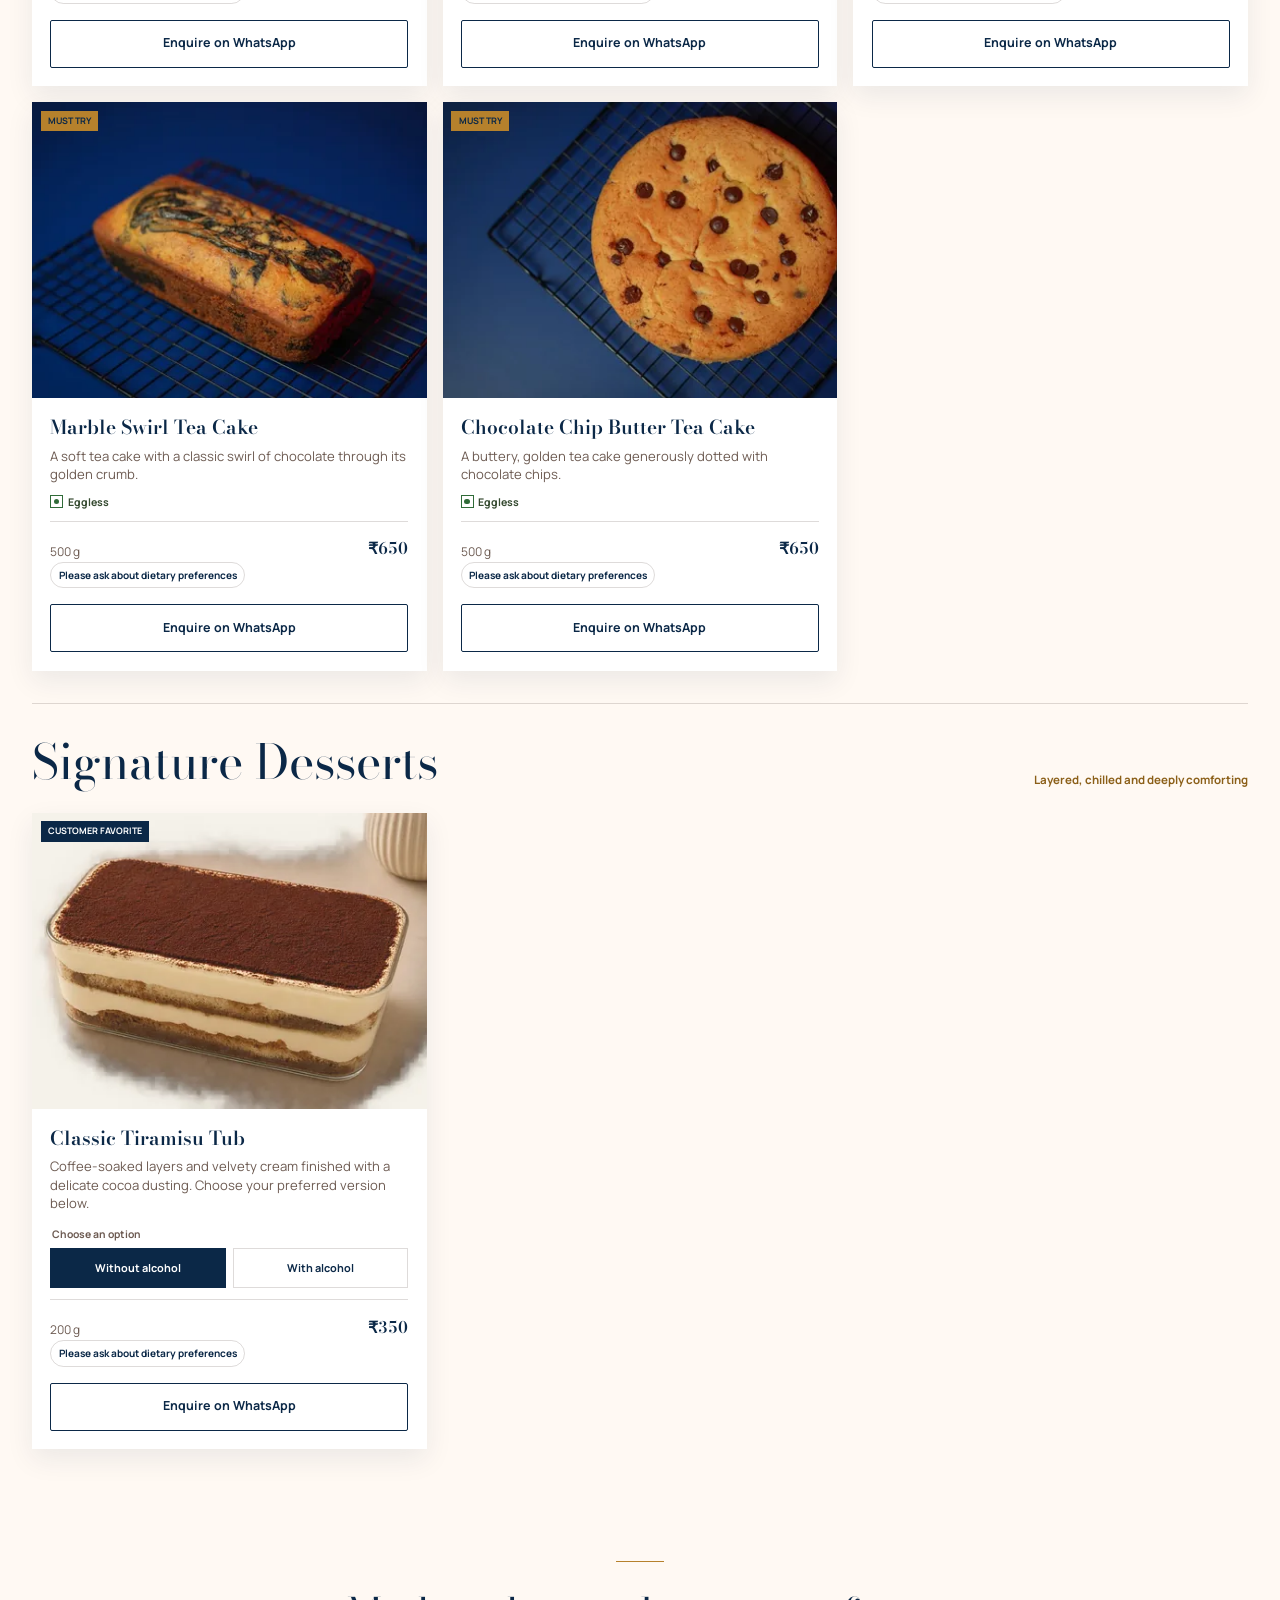
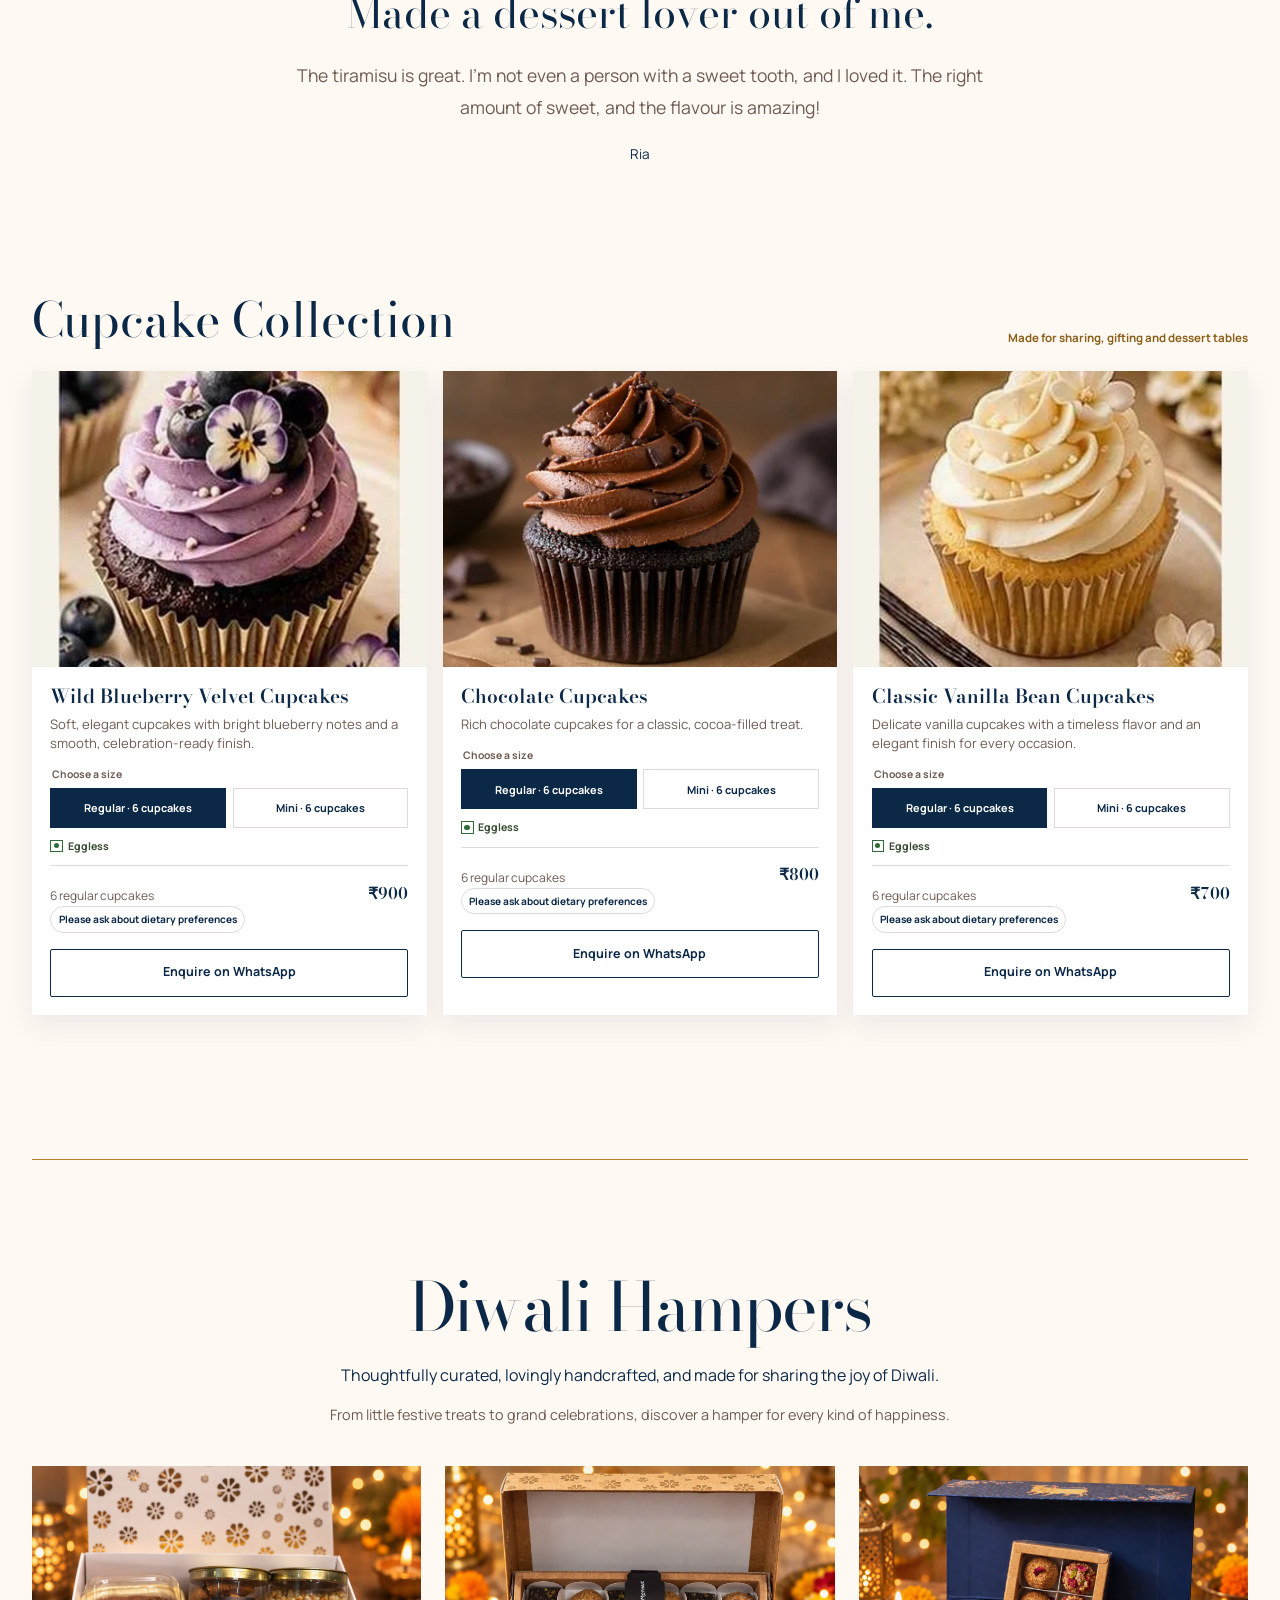
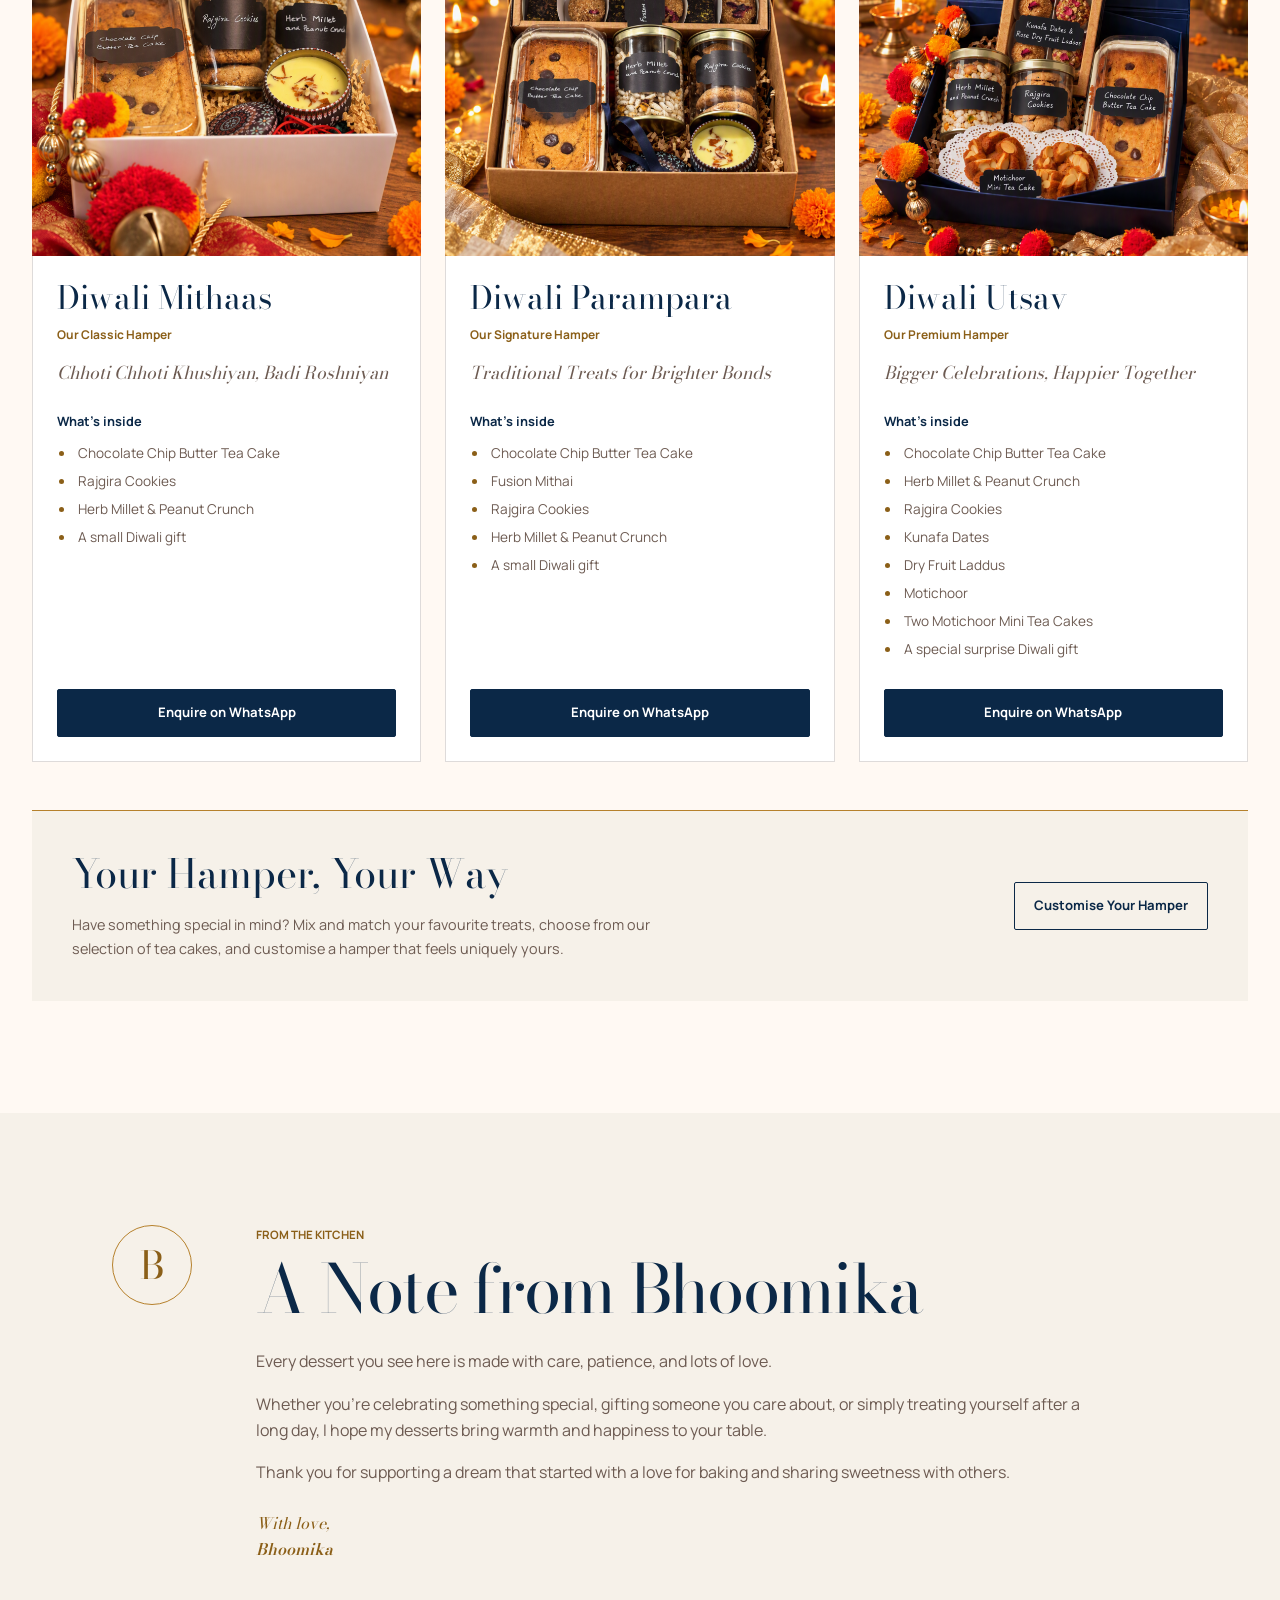
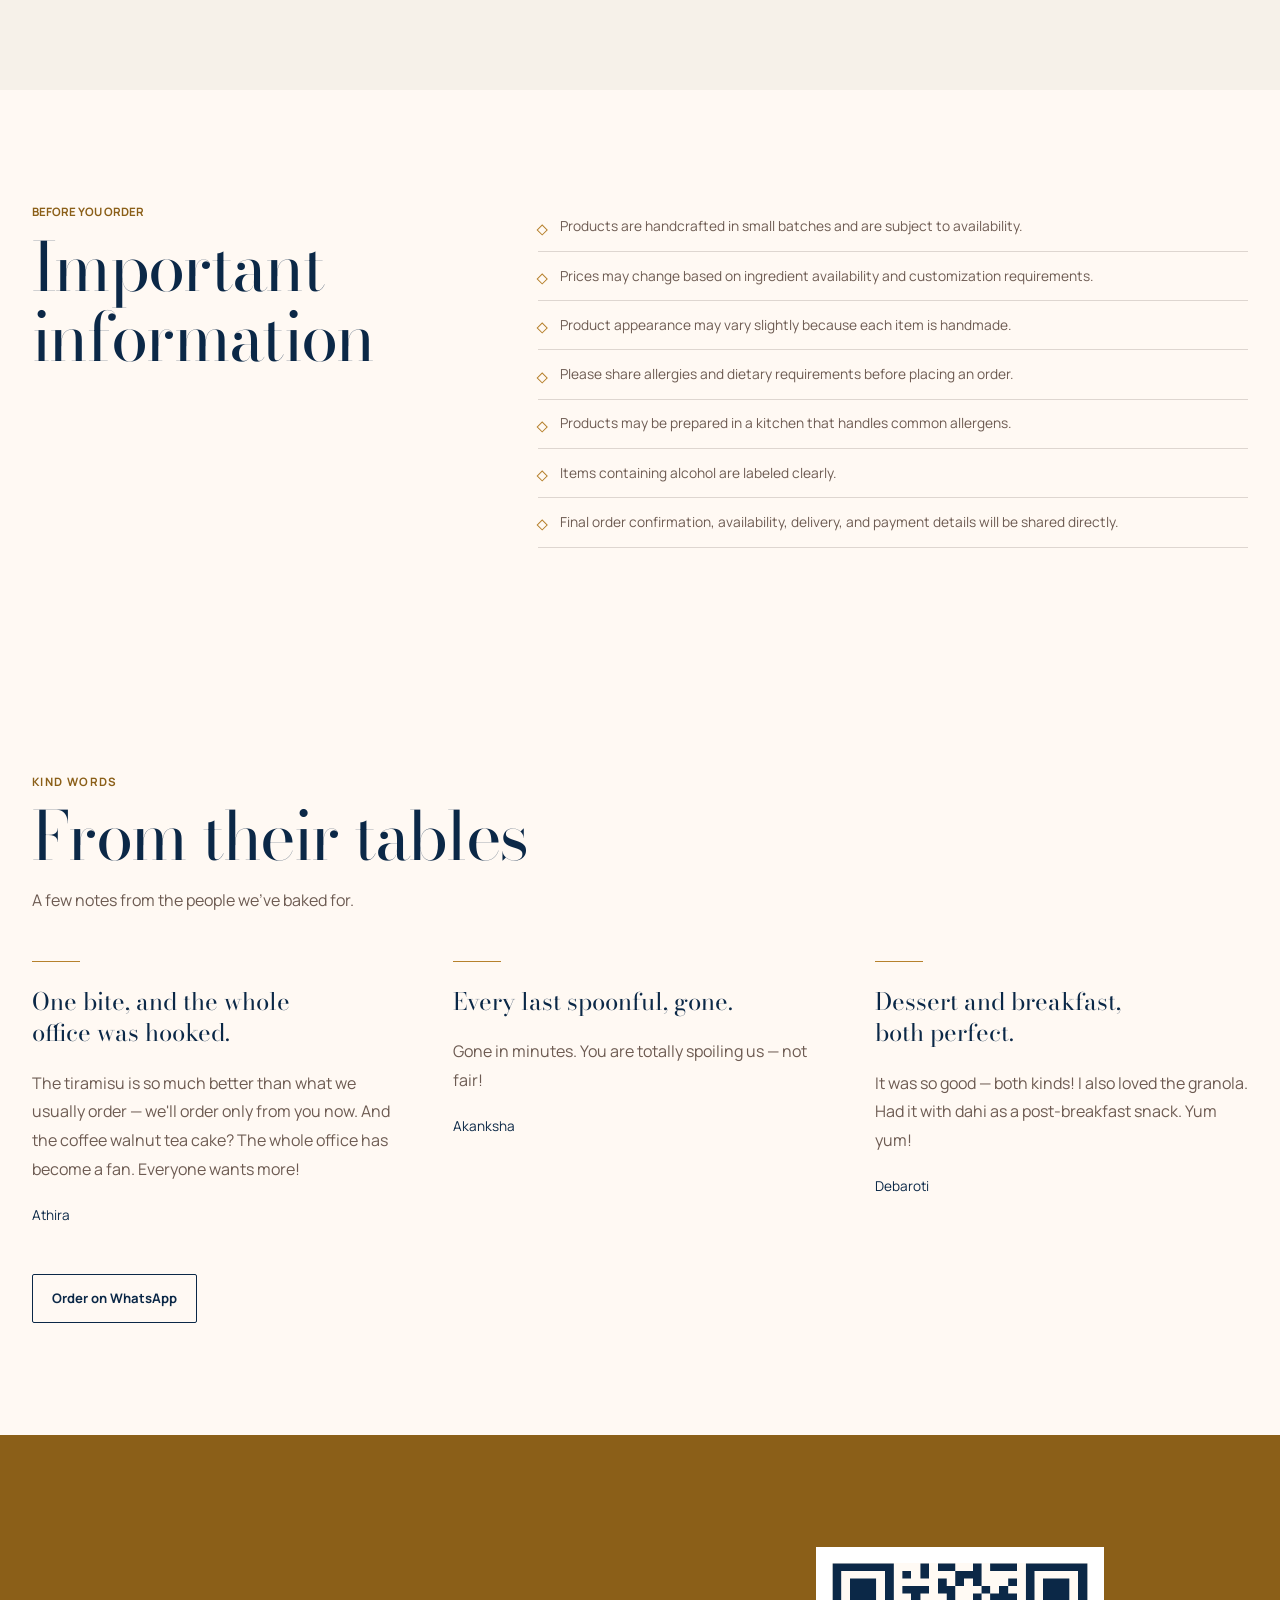
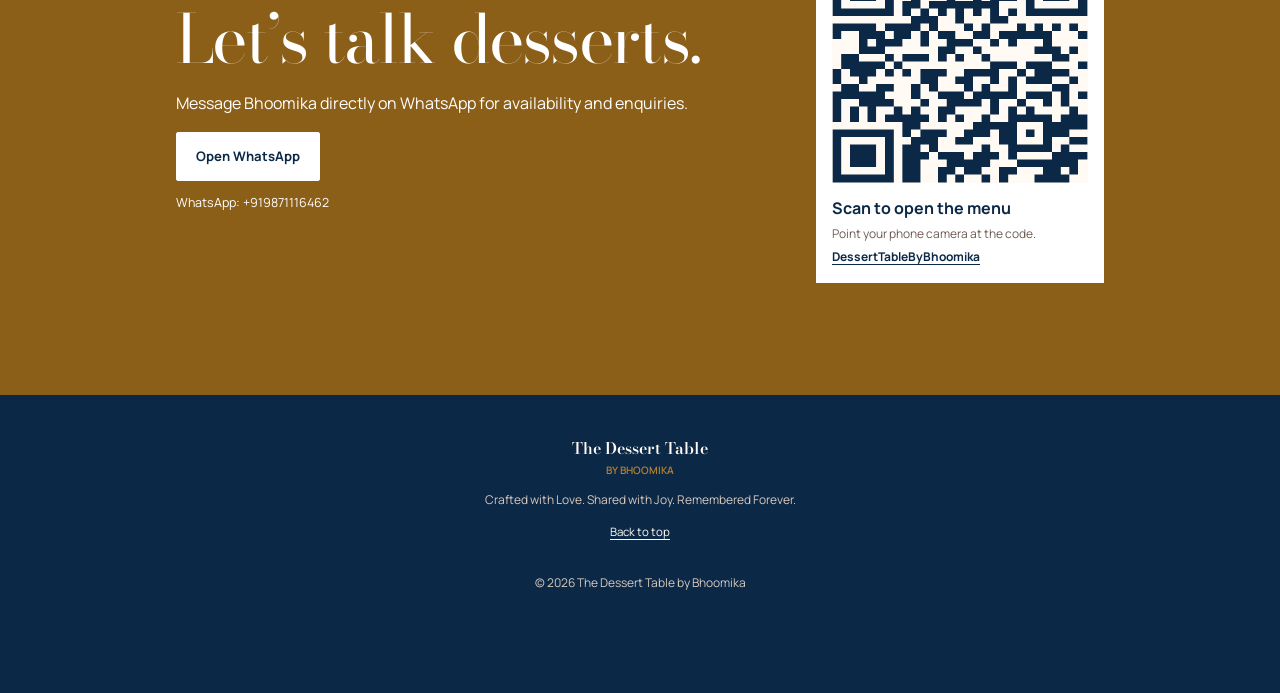
==== commit bf34d5a1: "Add seasonal Diwali hampers and announcement banner Co-authored-by: Copilot <223556219+Copilot@users" ====
--- a/index.html
+++ b/index.html
@@ -19,8 +19,8 @@
   <link rel="icon" href="assets/icons/favicon.svg" type="image/svg+xml">
   <link rel="preload" href="assets/fonts/bodoni-moda-latin.woff2" as="font" type="font/woff2" crossorigin>
   <link rel="preload" href="assets/fonts/manrope-latin.woff2" as="font" type="font/woff2" crossorigin>
-  <link rel="stylesheet" href="styles.css?v=20261018c">
-  <script src="script.js?v=20261018c" defer></script>
+  <link rel="stylesheet" href="styles.css?v=20261029b">
+  <script src="script.js?v=20261029b" defer></script>
 </head>
 <body>
   <!--
@@ -52,6 +52,10 @@
   </header>
 
   <main id="main-content">
+    <a class="seasonal-banner" href="#diwali-hampers" data-diwali-season hidden>
+      <span class="seasonal-banner-copy"><strong>Diwali gifting, made personal.</strong><span>Explore our handcrafted hampers.</span></span>
+      <span class="seasonal-banner-action">View Diwali Hampers <svg viewBox="0 0 24 24" width="18" height="18" fill="none" stroke="currentColor" stroke-width="1.5" stroke-linecap="round" stroke-linejoin="round" aria-hidden="true"><path d="M4 12h16m-6-6 6 6-6 6"/></svg></span>
+    </a>
     <section class="hero" id="top" aria-labelledby="hero-title">
       <div class="hero-copy">
         <div class="brand-emblem" aria-label="The Dessert Table by Bhoomika">
@@ -101,6 +105,7 @@
         <a href="#signature-tea-cakes">Signature Tea Cakes</a>
         <a href="#signature-desserts">Signature Desserts</a>
         <a href="#cupcake-collection">Cupcake Collection</a>
+        <a href="#diwali-hampers" data-diwali-season hidden>Diwali Hampers</a>
       </div>
     </nav>
 
@@ -120,6 +125,23 @@
         </div>
       </div>
       <div data-menu-sections></div>
+    </section>
+
+    <section class="diwali-hampers section-shell" id="diwali-hampers" aria-labelledby="diwali-title" data-diwali-season hidden>
+      <div class="hamper-intro">
+        <h2 id="diwali-title">Diwali Hampers</h2>
+        <p class="hamper-introduction">Thoughtfully curated, lovingly handcrafted, and made for sharing the joy of Diwali.</p>
+        <p>From little festive treats to grand celebrations, discover a hamper for every kind of happiness.</p>
+      </div>
+      <div class="hamper-grid" data-hamper-grid></div>
+      <noscript><p>Please enable JavaScript to explore our three Diwali hampers, or <a href="#contact">contact Bhoomika</a> for hamper details and customisation.</p></noscript>
+      <div class="hamper-customisation" aria-labelledby="custom-hamper-title">
+        <div>
+          <h3 id="custom-hamper-title">Your Hamper, Your Way</h3>
+          <p>Have something special in mind? Mix and match your favourite treats, choose from our selection of tea cakes, and customise a hamper that feels uniquely yours.</p>
+        </div>
+        <a class="button button-secondary" href="#contact" data-general-whatsapp data-whatsapp-message="Hi Bhoomika! I'd love to customise a Diwali hamper. Could you share the available options for tea cakes, treats, and gifting?">Customise Your Hamper</a>
+      </div>
     </section>
 
     <section class="founder-note" aria-labelledby="note-title">
--- a/styles.css
+++ b/styles.css
@@ -70,6 +70,13 @@
 .button:hover { background: var(--rose-dark); border-color: var(--rose-dark); transform: translateY(-2px); }
 .button-secondary { background: transparent; color: var(--espresso); }
 .button-small { min-height: 2.6rem !important; padding: .5rem .8rem !important; }
+
+[data-diwali-season][hidden] { display: none !important; }
+.seasonal-banner { display: flex; flex-wrap: wrap; align-items: center; justify-content: center; gap: .4rem 1.5rem; min-height: 3.25rem; padding: .75rem 1rem; border-bottom: 1px solid var(--gold); background: var(--espresso); color: var(--cream); font-size: .8rem; line-height: 1.5; text-align: center; text-decoration: none; }
+.seasonal-banner-copy { display: flex; flex-wrap: wrap; justify-content: center; gap: .15rem .5rem; }
+.seasonal-banner-action { display: inline-flex; align-items: center; gap: .4rem; font-weight: 700; text-decoration: underline; text-decoration-color: var(--gold); text-underline-offset: .3em; }
+.seasonal-banner:hover .seasonal-banner-action { text-decoration-color: var(--cream); }
+.seasonal-banner:focus-visible { outline-color: var(--cream); outline-offset: -5px; }
 
 .hero { min-height: min(46rem, calc(100svh - 4.75rem)); display: grid; place-items: center; padding: 4rem 1rem; background: var(--cream); text-align: center; }
 .hero-copy { width: min(100%, 58rem); }
@@ -174,6 +181,29 @@
 .category-heading span { color: var(--rose-dark); font-size: .72rem; font-weight: 700; }
 .product-grid { display: grid; gap: 1rem; }
 
+.diwali-hampers { border-top: 1px solid var(--gold); }
+.hamper-intro { max-width: 46rem; margin: 0 auto 2.5rem; text-align: center; }
+.hamper-intro > p { color: var(--muted); font-size: .9rem; }
+.hamper-intro .hamper-introduction { margin: 1.25rem 0 .75rem; color: var(--espresso); font-size: 1rem; }
+.hamper-grid { display: grid; gap: 2rem; }
+.hamper-card { min-width: 0; display: flex; flex-direction: column; background: var(--white); }
+.hamper-image { width: 100%; height: auto; aspect-ratio: 1; object-fit: contain; background: var(--beige); }
+.hamper-body { display: flex; flex: 1; flex-direction: column; padding: 1.5rem; border: 1px solid var(--line); border-top: 0; }
+.hamper-body h3 { margin: 0; font: 400 2rem/1.15 var(--font-display); }
+.hamper-category { margin: .5rem 0 0; color: var(--rose-dark); font-size: .75rem; font-weight: 700; }
+.hamper-tagline { margin: 1rem 0 1.5rem; color: var(--muted); font: italic 400 1.1rem/1.5 var(--font-display); }
+.hamper-body h4 { margin: 0; font-size: .8rem; }
+.hamper-body ul { margin: .65rem 0 1.75rem; padding-left: 1.1rem; color: var(--muted); font-size: .85rem; }
+.hamper-body li { padding-left: .2rem; }
+.hamper-body li + li { margin-top: .35rem; }
+.hamper-body li::marker { color: var(--rose-dark); }
+.hamper-body .button { width: 100%; margin-top: auto; }
+.hamper-customisation { display: flex; flex-wrap: wrap; align-items: center; justify-content: space-between; gap: 1.5rem 2rem; margin-top: 3rem; padding: clamp(1.5rem, 4vw, 2.5rem); background: var(--beige); border-top: 1px solid var(--gold); }
+.hamper-customisation > div { flex: 1 1 25rem; }
+.hamper-customisation h3 { margin: 0; font: 400 clamp(1.8rem, 4vw, 2.5rem)/1.15 var(--font-display); }
+.hamper-customisation p { max-width: 65ch; margin: 1rem 0 0; color: var(--muted); font-size: .9rem; }
+.hamper-customisation .button { flex: 0 1 auto; }
+
 .founder-note { padding: 5rem 1rem; background: var(--beige); }
 .note-inner { width: min(100%, 66rem); margin: auto; display: grid; gap: 2rem; }
 .note-mark { width: 5rem; height: 5rem; display: grid; place-items: center; border: 1px solid var(--gold); border-radius: 50%; color: var(--rose-dark); font: 400 2.4rem/1 var(--font-display); }
@@ -237,6 +267,7 @@
   .whatsapp-float { right: 1.5rem; bottom: calc(1.5rem + env(safe-area-inset-bottom, 0px)); width: auto; height: auto; min-height: 3.25rem; padding: .75rem 1.15rem; font-size: .78rem; font-weight: 600; }
   .whatsapp-float span { display: inline; }
   .product-grid { grid-template-columns: repeat(2, minmax(0, 1fr)); }
+  .hamper-grid { grid-template-columns: repeat(2, minmax(0, 1fr)); }
   .product-image { aspect-ratio: 4 / 3; }
   .product-card.has-placeholder .product-image { min-height: 5.5rem; height: 5.5rem; aspect-ratio: auto; }
   .product-card.has-placeholder .product-image img { object-fit: cover; object-position: center 46%; }
@@ -260,6 +291,7 @@
   .primary-nav { position: static; display: flex; align-items: center; gap: .9rem; padding: 0; border: 0; box-shadow: none; background: transparent; }
   .primary-nav a:not(.button), .text-action { min-height: 2.5rem; padding: .4rem; }
   .product-grid { grid-template-columns: repeat(3, minmax(0, 1fr)); }
+  .hamper-grid { grid-template-columns: repeat(3, minmax(0, 1fr)); gap: 1.5rem; }
   .section-shell { padding-block: 7rem; }
   .founder-note, .contact { padding-block: 7rem; }
 }
@@ -277,7 +309,7 @@
   :root { --cream: #fff; --espresso: #000; --muted: #333; }
   * { box-shadow: none !important; }
   body { background: #fff; color: #000; font-size: 9pt; }
-  .announcement, .site-header, .hero, .brand-intro, .featured, .category-nav, .ordering, .founder-note, .contact, .site-footer, .product-action, .product-image, .badge, .brand-ticker, .testimonial-featured, .testimonials, .whatsapp-float { display: none !important; }
+  .announcement, .seasonal-banner, .site-header, .hero, .brand-intro, .featured, .category-nav, .ordering, .founder-note, .contact, .site-footer, .product-action, .product-image, .badge, .brand-ticker, .testimonial-featured, .testimonials, .whatsapp-float { display: none !important; }
   .print-header { display: grid; gap: 2mm; margin-bottom: 8mm; padding-bottom: 5mm; border-bottom: .5pt solid #777; text-align: center; }
   .print-header strong { font: 18pt var(--font-display); }
   .section-shell { width: 100%; padding: 0; }
@@ -290,6 +322,15 @@
   .product-grid { display: block; }
   .product-card { display: block; margin-bottom: 3mm; border: 0; border-radius: 0; break-inside: avoid; }
   .product-card.is-unavailable { display: none; }
+  .diwali-hampers { margin-top: 7mm; border-top: .5pt solid #777; }
+  .hamper-intro { margin-bottom: 5mm; }
+  .hamper-intro h2 { font-size: 18pt; }
+  .hamper-grid { display: block; }
+  .hamper-card { margin-bottom: 5mm; break-inside: avoid; }
+  .hamper-image, .hamper-body .button, .hamper-customisation .button { display: none; }
+  .hamper-body { padding: 3mm; border: .5pt solid #bbb; }
+  .hamper-body h3, .hamper-customisation h3 { font-size: 14pt; }
+  .hamper-customisation { margin-top: 5mm; padding: 3mm; break-inside: avoid; }
   .product-body { display: grid; grid-template-columns: 1fr auto; gap: 1mm 5mm; padding: 0 0 3mm; border-bottom: .25pt solid #bbb; }
   .product-title, .product-description { grid-column: 1; }
   .product-title { font-size: 10.5pt; }
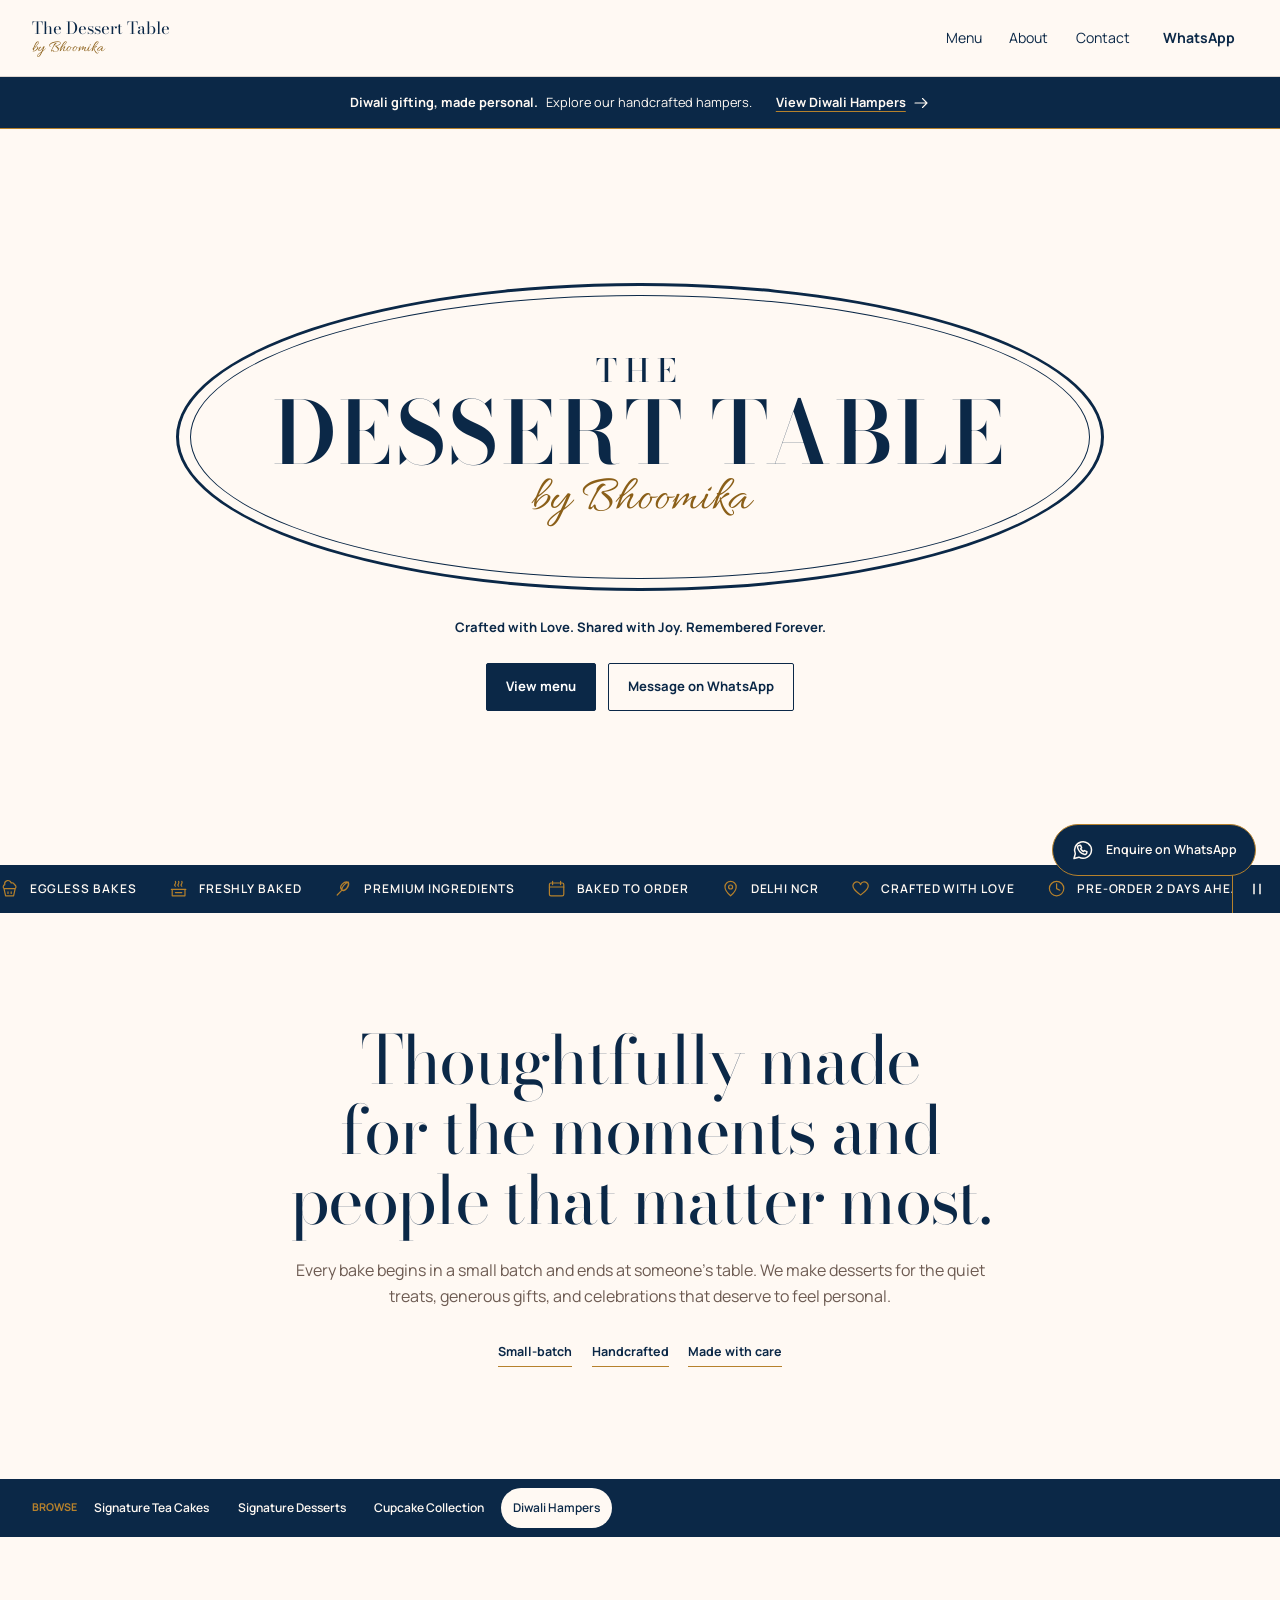
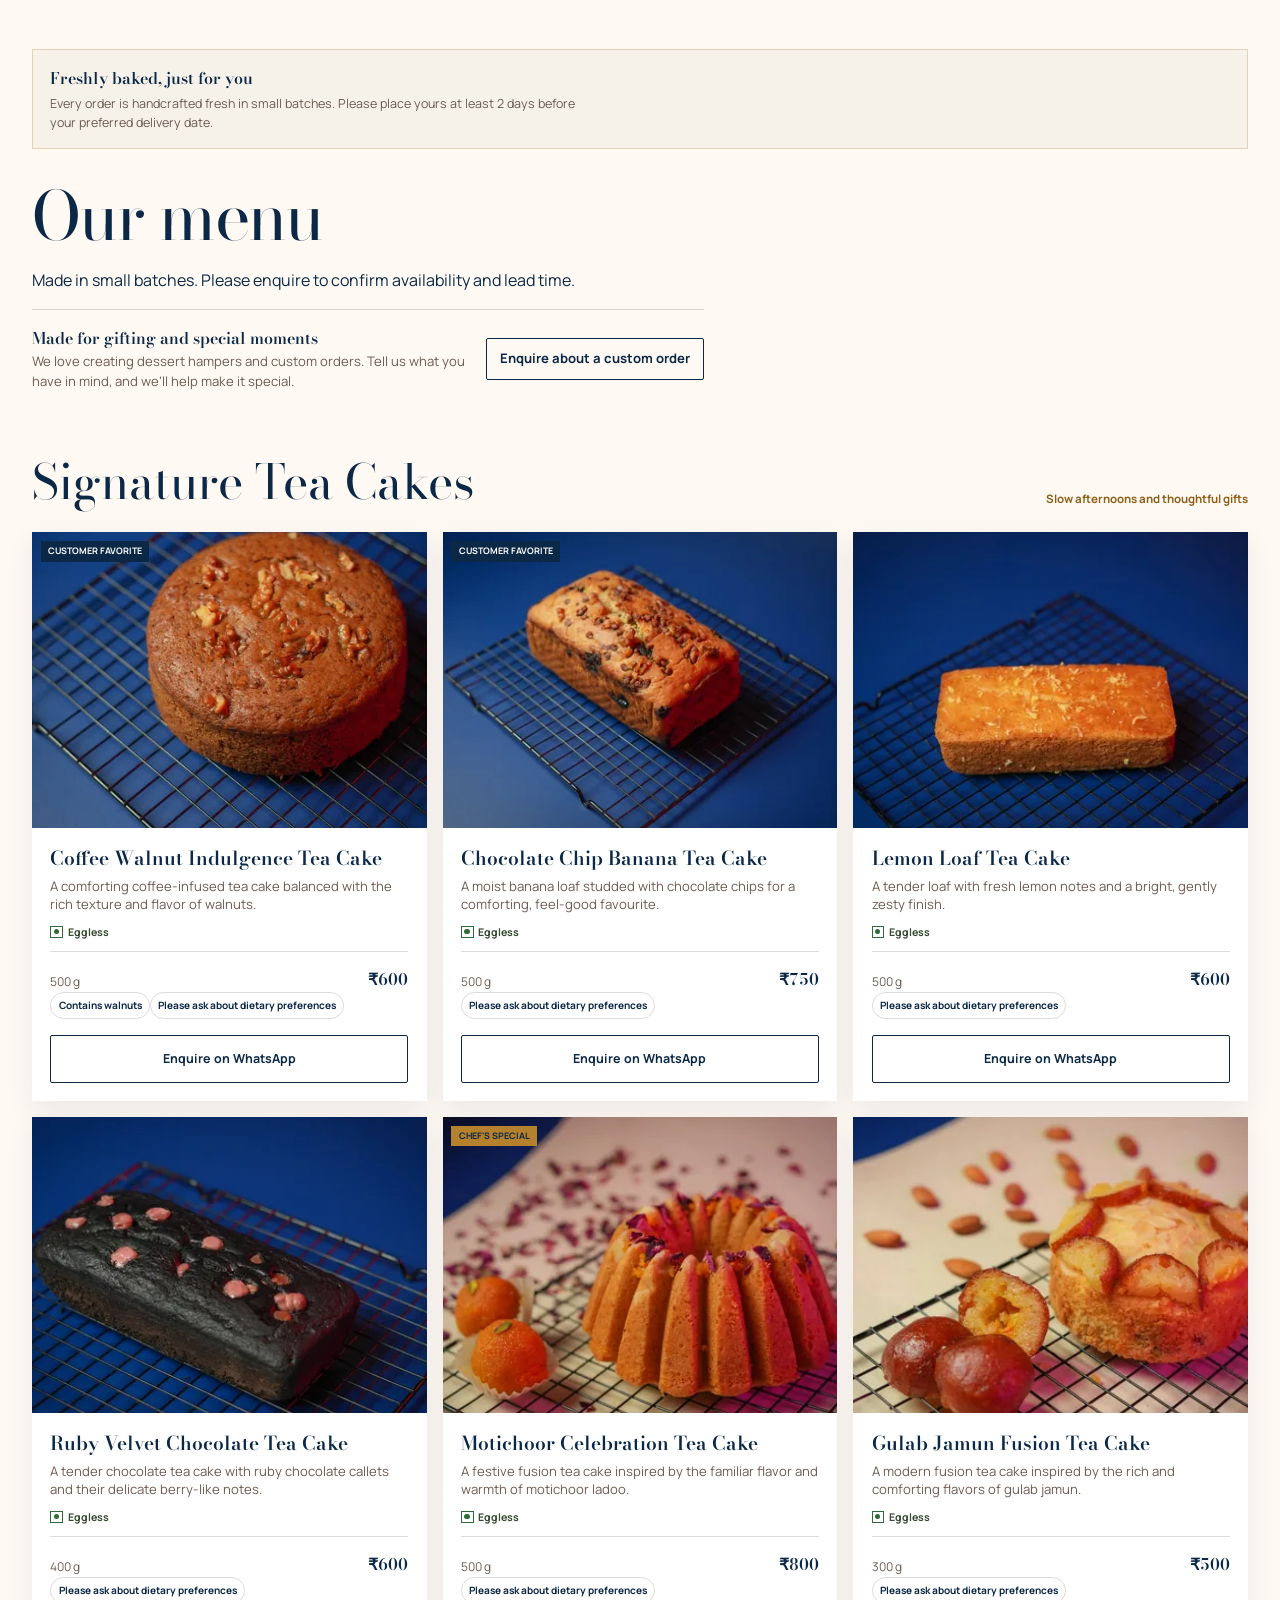
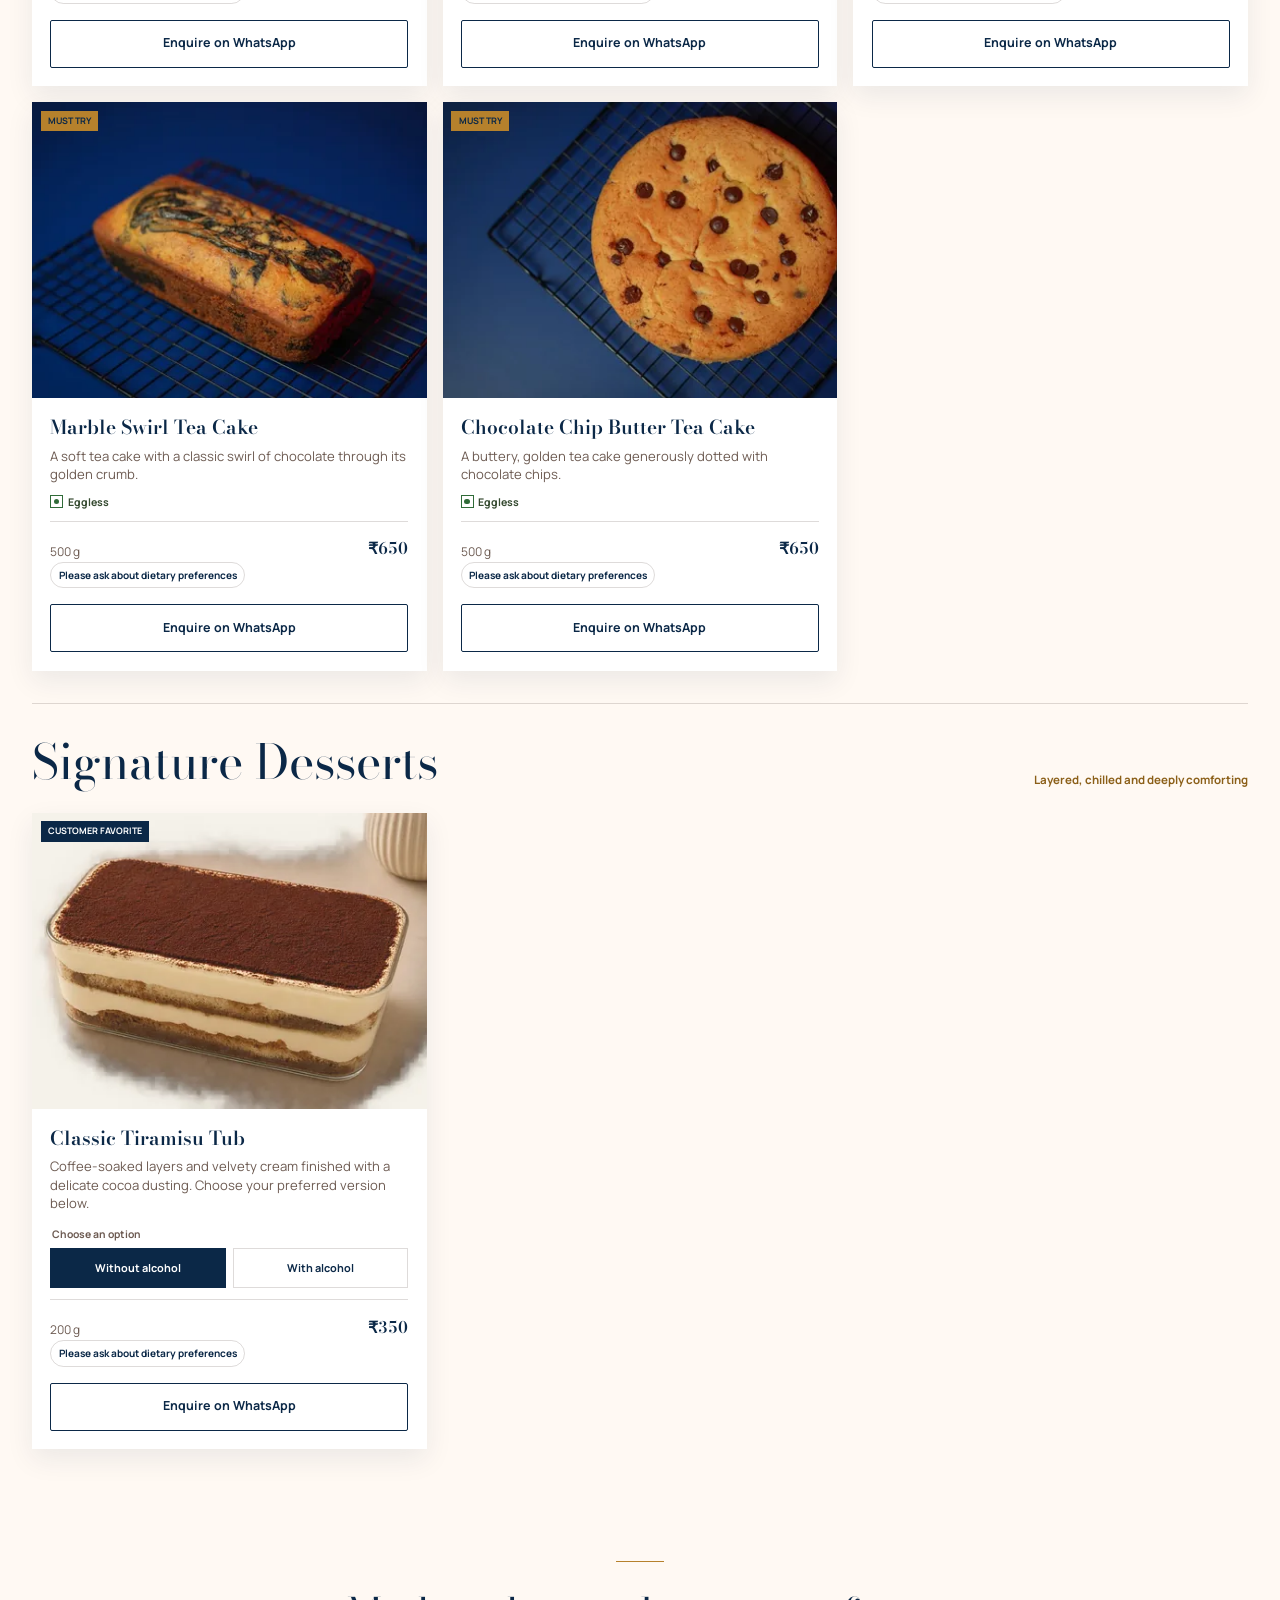
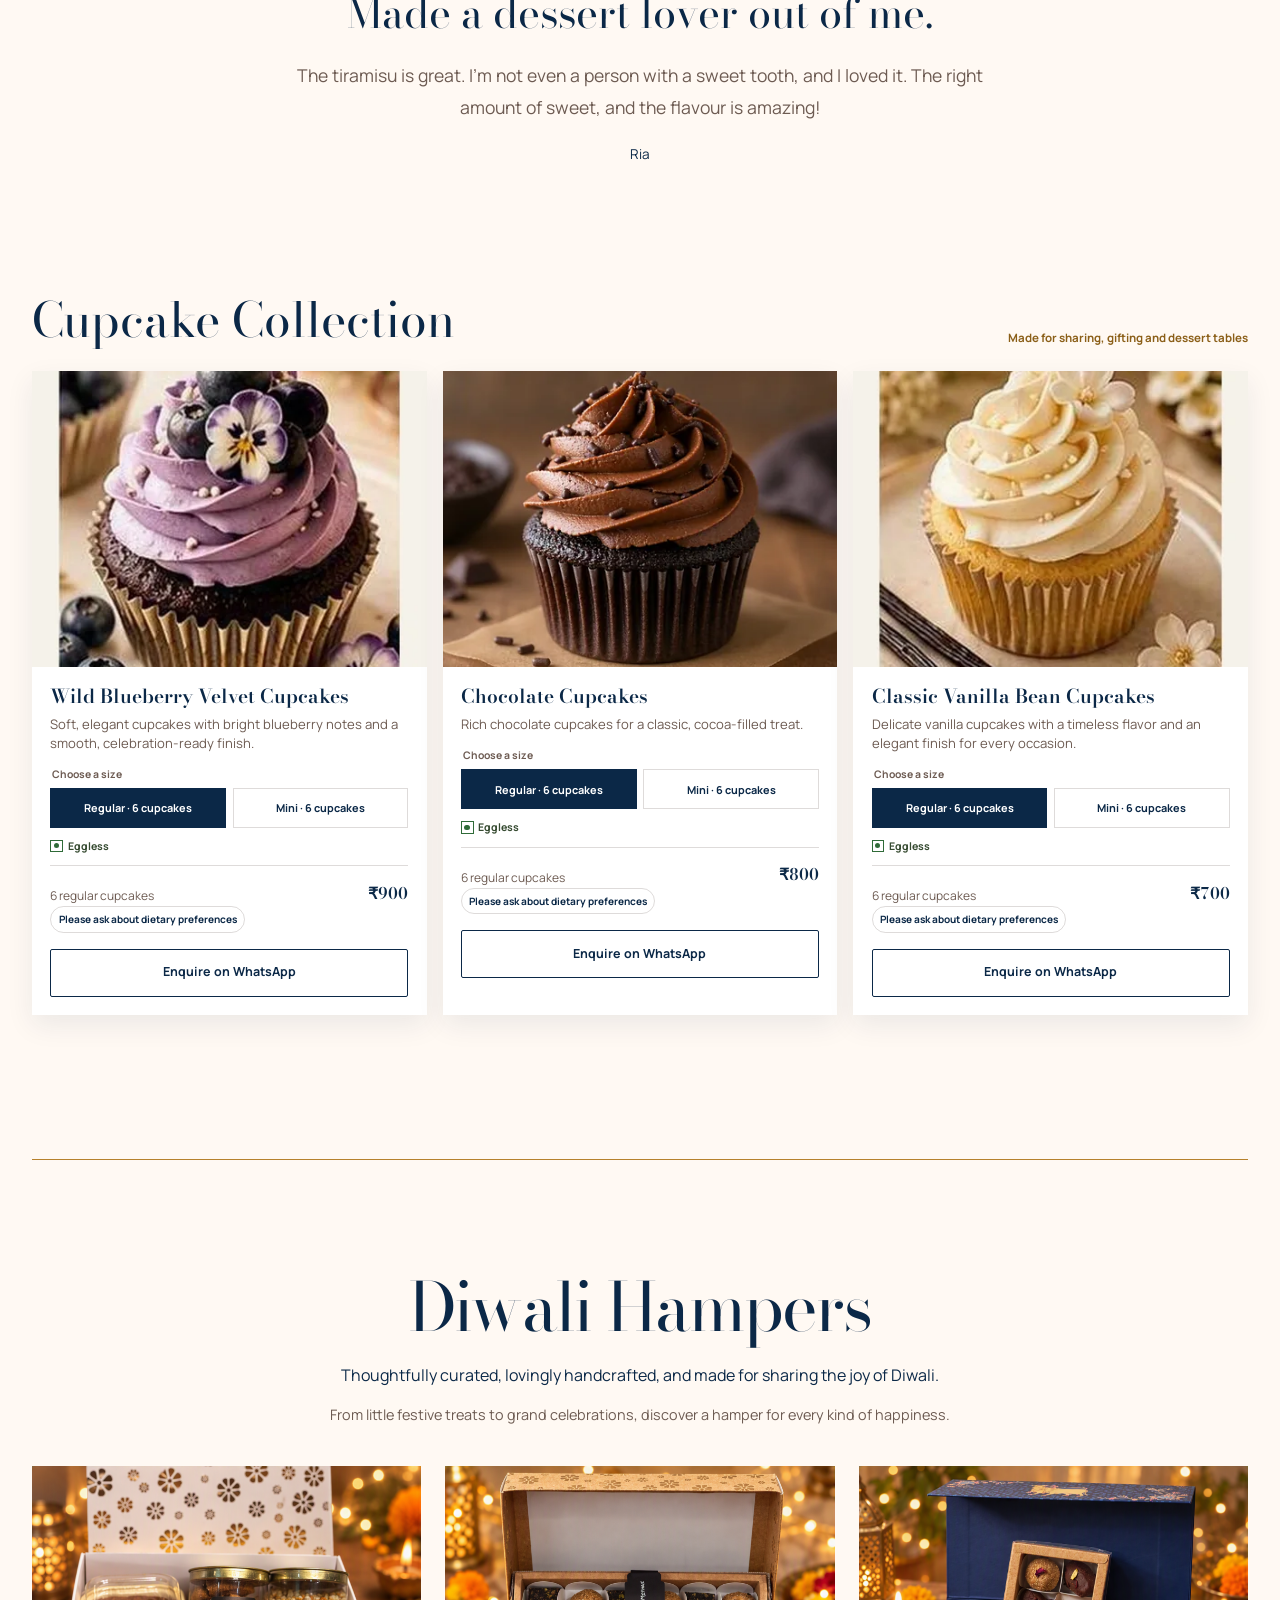
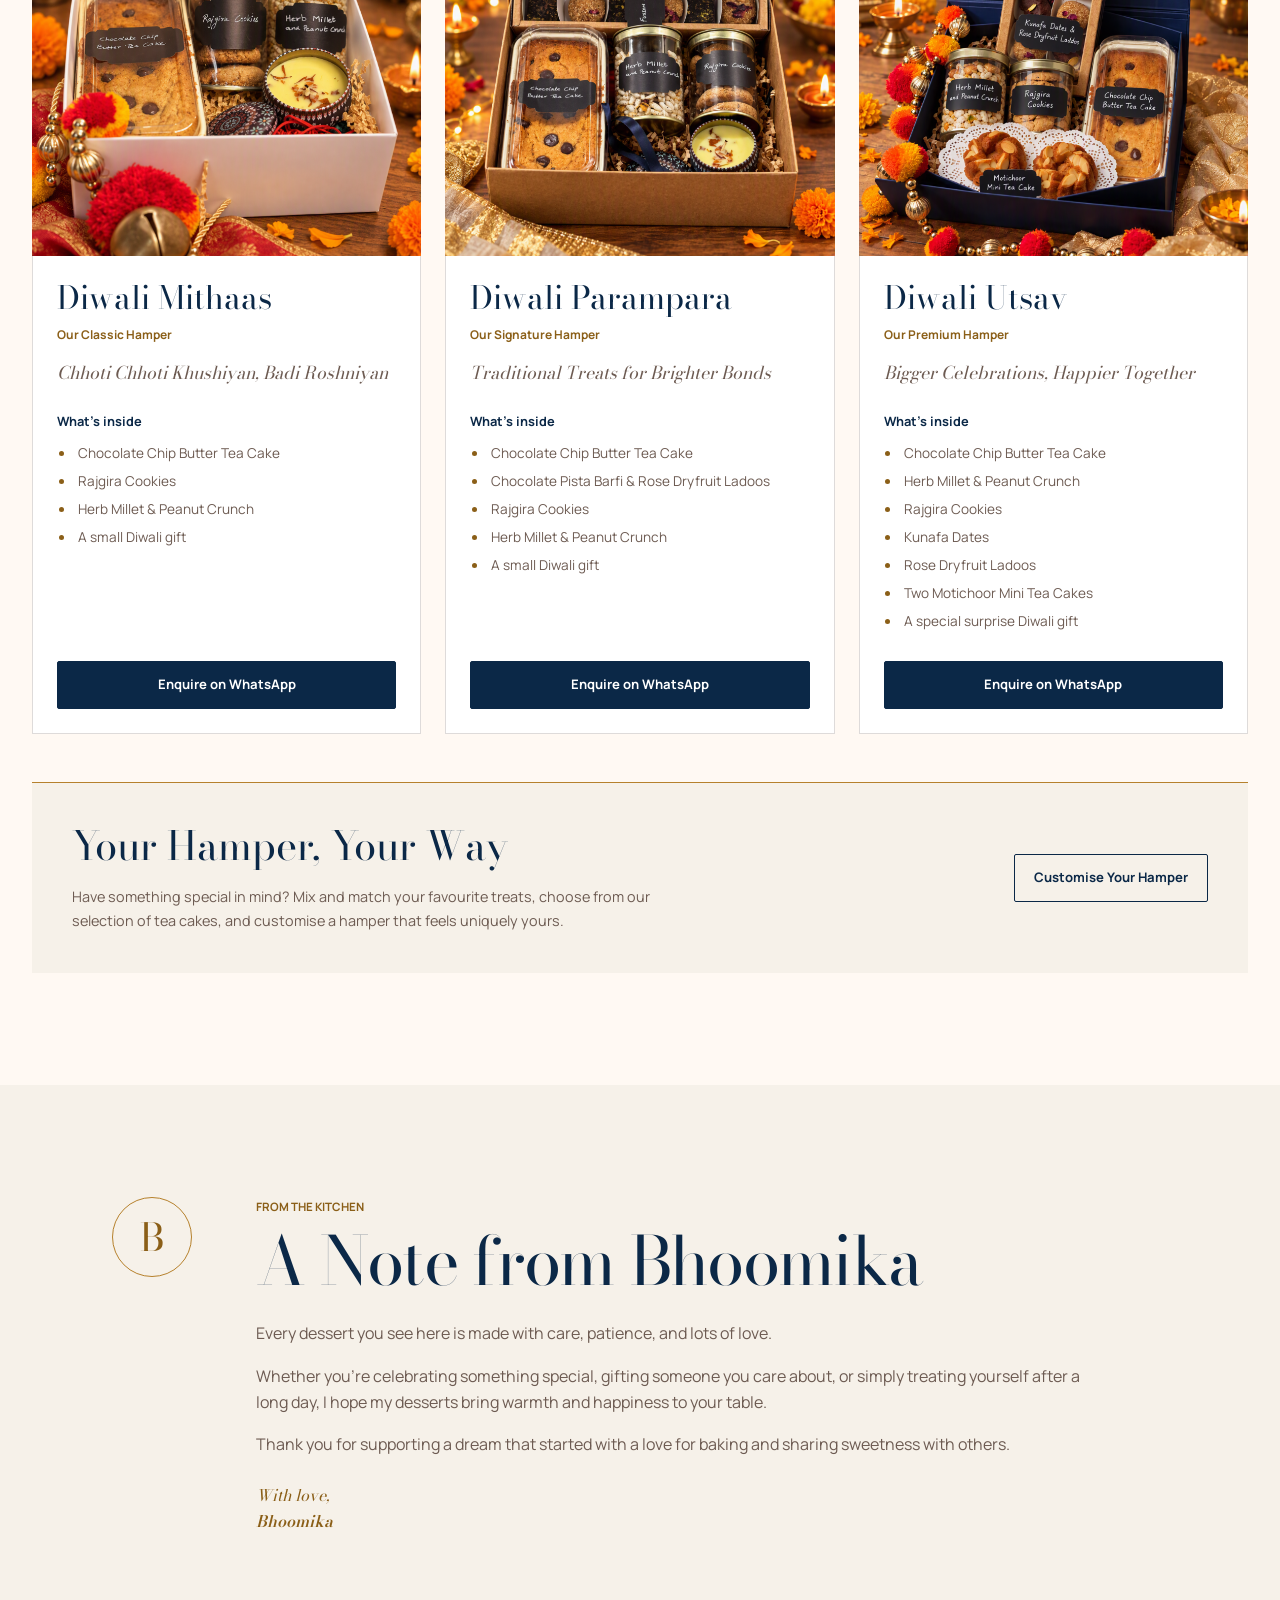
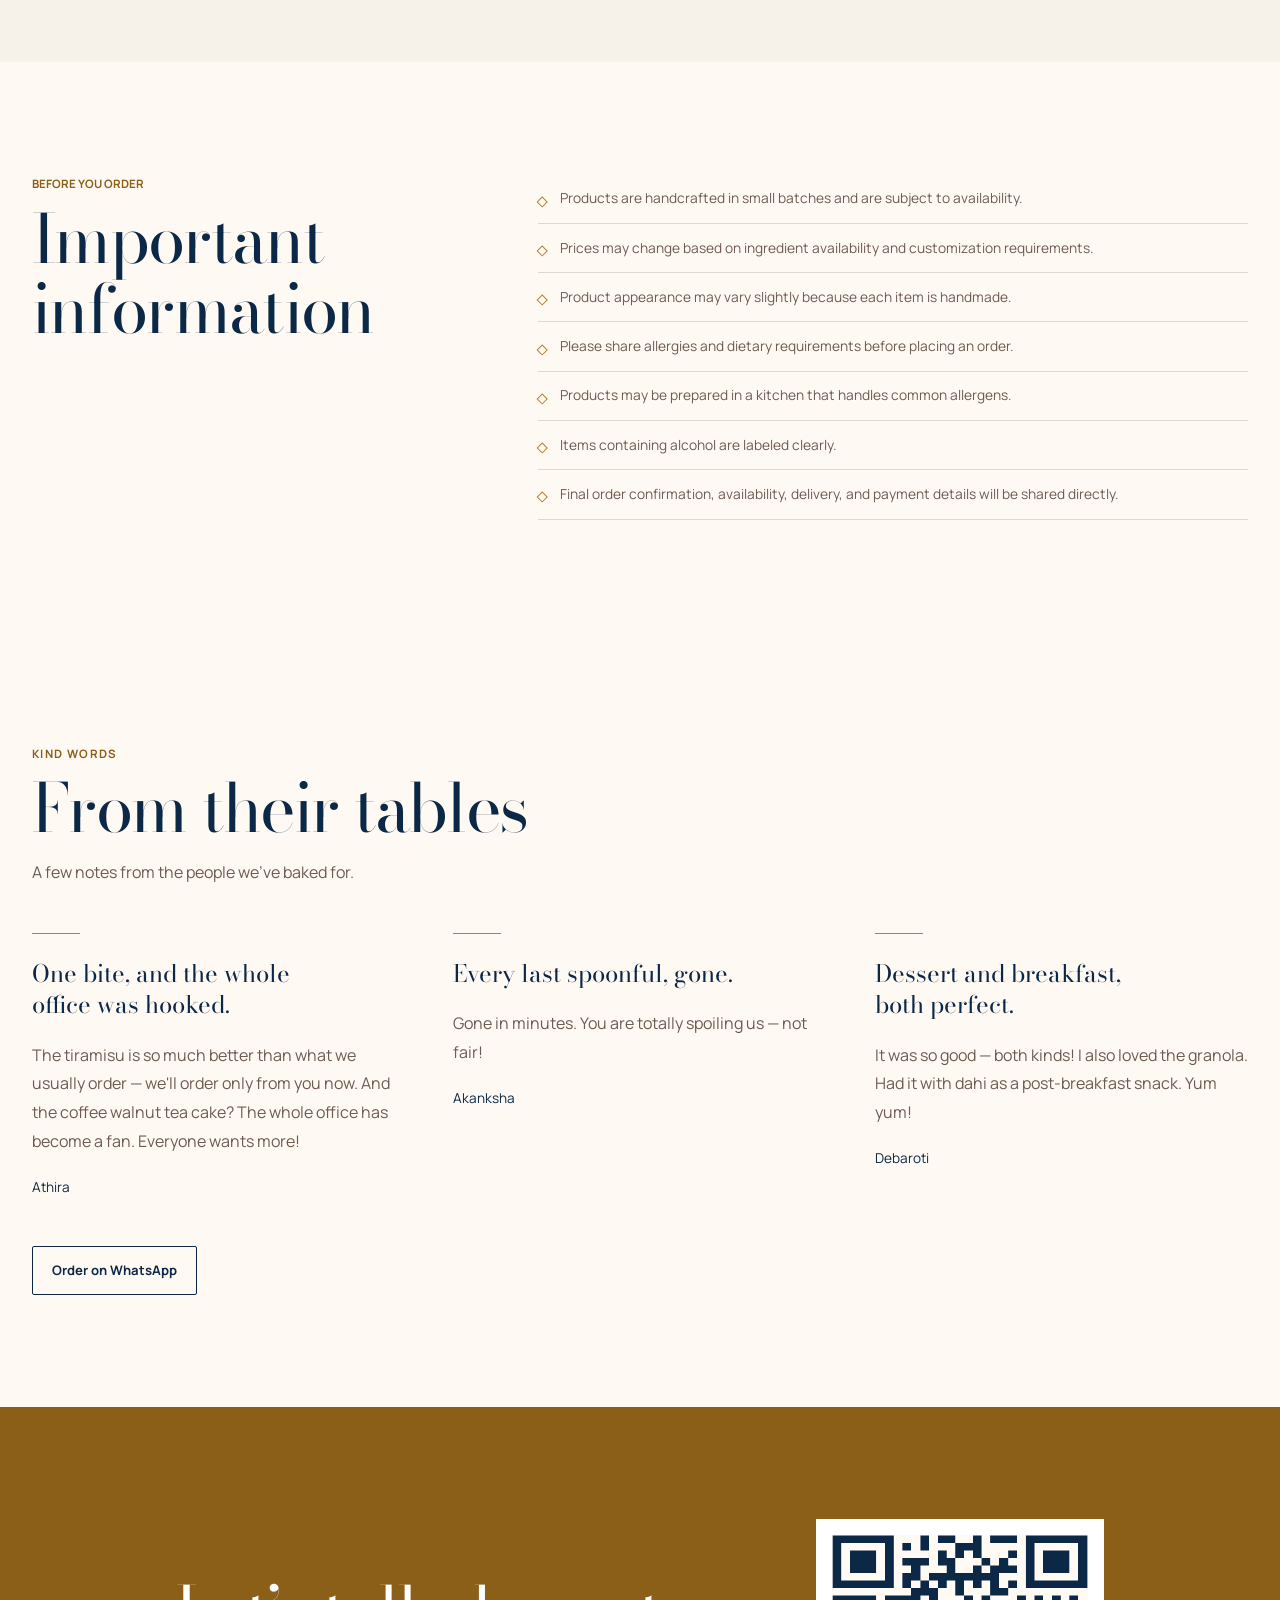
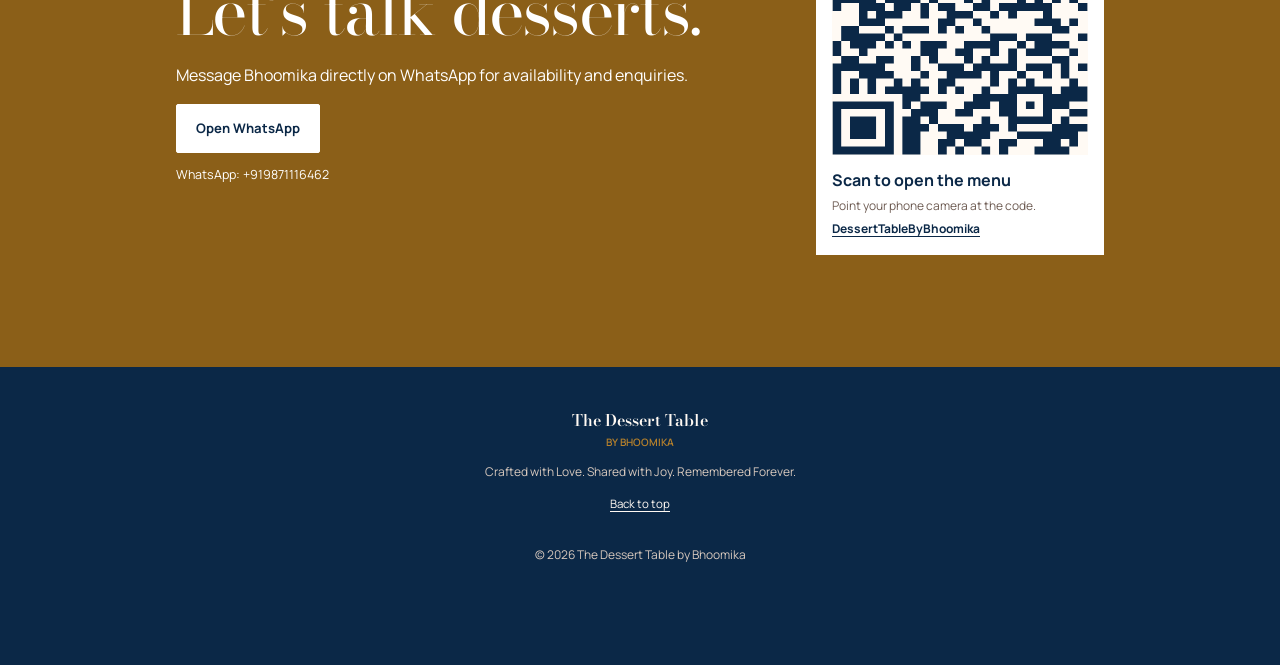
==== commit 93bda1a9: "Update Diwali hamper inclusions and Utsav photograph Co-authored-by: Copilot <223556219+Copilot@user" ====
--- a/index.html
+++ b/index.html
@@ -20,7 +20,7 @@
   <link rel="preload" href="assets/fonts/bodoni-moda-latin.woff2" as="font" type="font/woff2" crossorigin>
   <link rel="preload" href="assets/fonts/manrope-latin.woff2" as="font" type="font/woff2" crossorigin>
   <link rel="stylesheet" href="styles.css?v=20261029b">
-  <script src="script.js?v=20261029b" defer></script>
+  <script src="script.js?v=20261029c" defer></script>
 </head>
 <body>
   <!--
